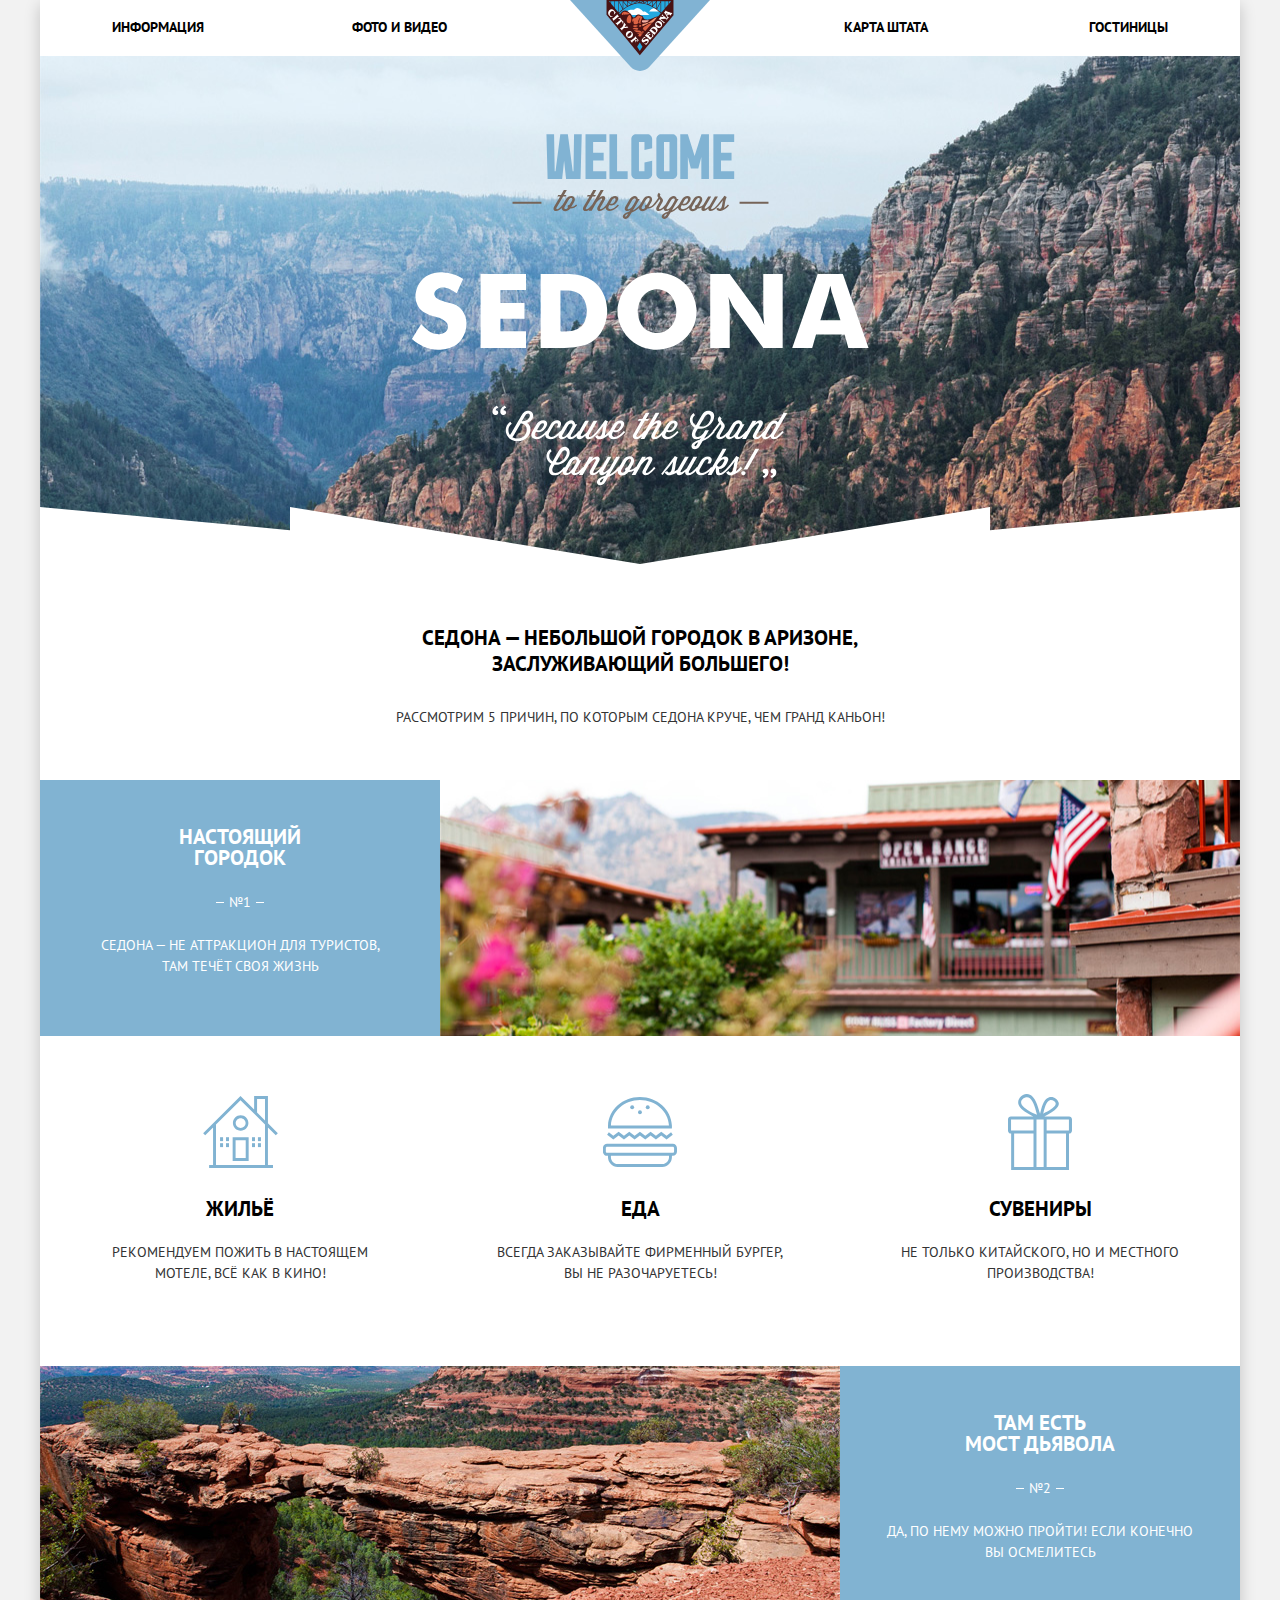
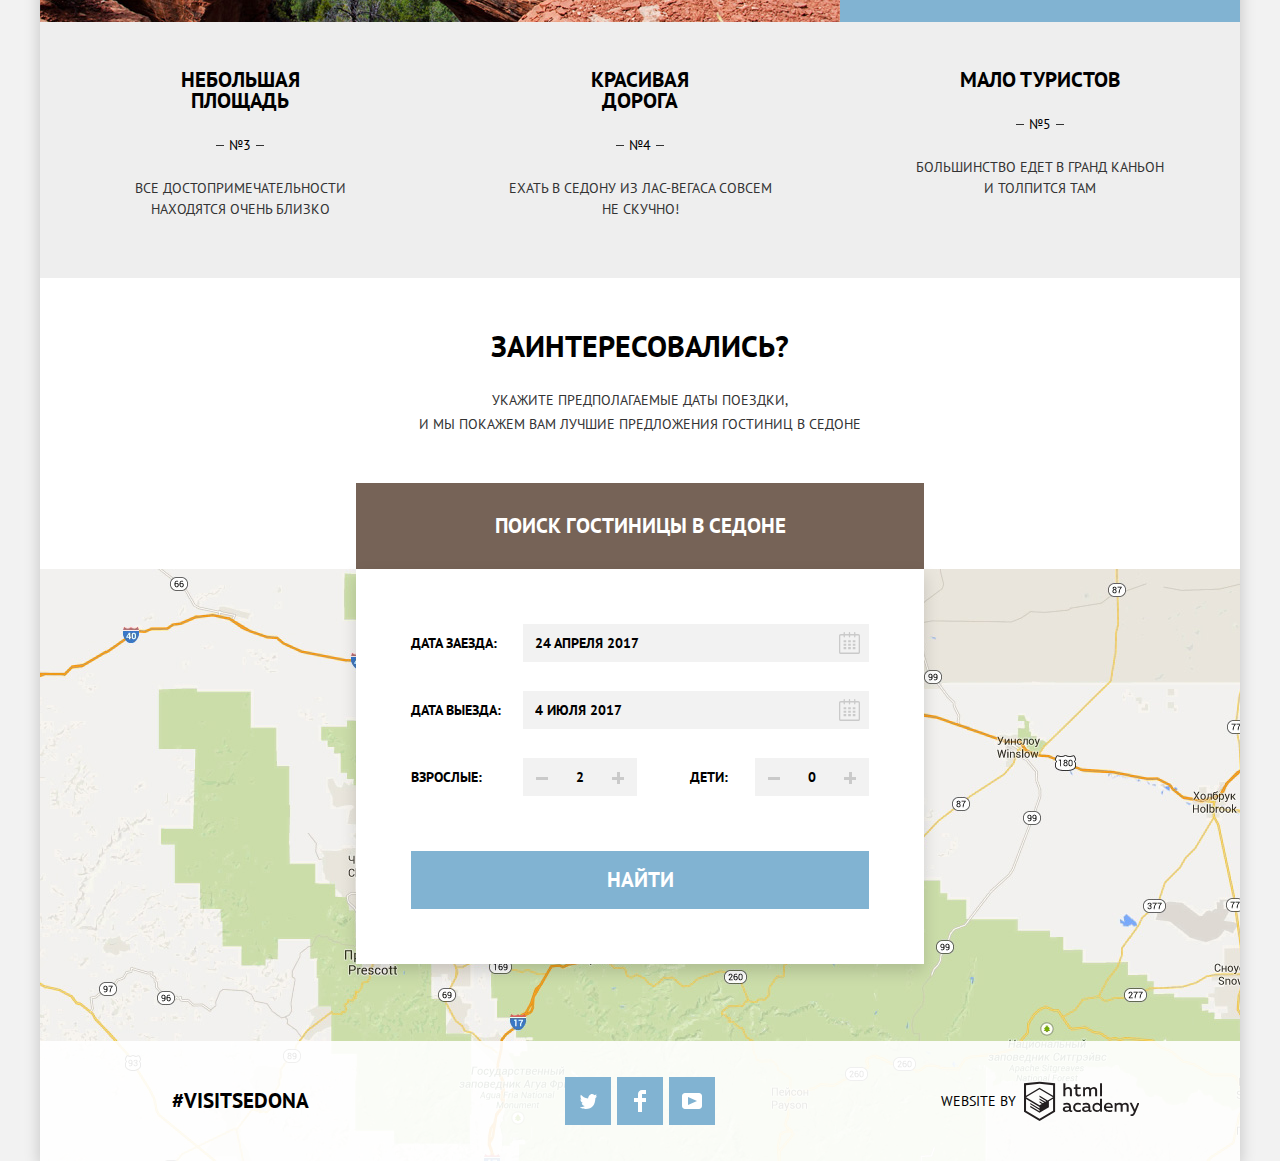
==== index.html @ 7b443dbc "Исправил меню, добавил фокус, поправил ручки формы, изменит тип кнопкам(-+)" ====
<!DOCTYPE html>
<html lang="ru">
  <head>
    <meta charset="utf-8">
    <title>HTML Academy: Седона</title>
    <link href="https://fonts.googleapis.com/css?family=PT+Sans:400,700&amp;subset=cyrillic" rel="stylesheet">
    <link href="css/normalize.css" rel="stylesheet">
    <link href="css/style.css" rel="stylesheet">
  </head>
  <body>
    <div class="container">
    	<header class="main-header">
    		<h1 class="visually-hidden">Sedona - главная</h1>
    		<nav class="menu">
          <span class="main-header-logo">
          <img src="img/svg/logo.svg" width="140" height="71" alt="Логотип города Седона"></span>
    			<ul class="menu-list">
    				<li class="menu-item"><a class="menu-link" href="info.html">Информация</a></li>
    				<li class="menu-item"><a class="menu-link" href="gallery.html">Фото и видео</a></li>
    				<li class="menu-item"><a class="menu-link" href="map.html">Карта штата</a></li>
    				<li class="menu-item"><a class="menu-link" href="hotels.html">Гостиницы</a></li>
    			</ul>
    		</nav>
    	</header>

    	<main class="main-content">
    		<section class="reason">
    			<header class="reason-header">
            <div class="reason-greeting"></div>
    				<h2 class="visually-hidden">Причины полюбить Седону</h2>
    				<p class="reason-title theme-title">Седона &#8212 небольшой городок в Аризоне, заслуживающий большего!</p>
    				<p class="theme-text">Рассмотрим 5 причин, по которым Седона круче, чем Гранд Каньон!</p>
    			</header>
    			<ol class="reason-list">
    				<li class="reason-item reason-extended">
    					<div class="reason-content">
    						<h3 class="theme-title">Настоящий городок</h3>
    						<span class="reason-number">№1</span>
    						<p class="theme-text">Седона &#8212 не аттракцион для туристов, там&nbsp;течёт своя жизнь</p>
    					</div>
    					<div class="reason-image">
    						<img src="img/content/street.jpg" width="800" height="400" alt="Улица">
    					</div>
    				</li>

    				<li class="reason-item reason-extended reason-reverse">
    					<div class="reason-content">
    						<h3 class="theme-title">Там есть<br> мост дьявола</h3>
    						<span class="reason-number">№2</span>
    						<p class="theme-text">Да, по нему можно пройти! Если конечно вы осмелитесь</p>
    					</div>
    					<div class="reason-image">
    						<img src="img/content/bridge.jpg" width="800" height="400" alt="Мост дьявола">
    					</div>
    				</li>

    				<li class="reason-item reason-less">
    					<h3 class="theme-title">Небольшая площадь</h3>
    					<span class="reason-number">№3</span>
    					<p class="theme-text">Все достопримечательности находятся&nbsp;очень&nbsp;близко</p>
    				</li>

    				<li class="reason-item reason-less">
    					<h3 class="theme-title">Красивая дорога</h3>
    					<span class="reason-number">№4</span>
    					<p class="theme-text">Ехать в Седону из&nbsp;Лас&#8209;Вегаса совсем не&nbsp;скучно!</p>
    				</li>

    				<li class="reason-item reason-less">
    					<h3 class="theme-title">Мало туристов</h3>
    					<span class="reason-number">№5</span>
    					<p class="theme-text">Большинство едет в Гранд&nbsp;Каньон и&nbsp;толпится&nbsp;там</p>
    				</li>

    				<li class="reason-item feature">
              <p class="visually-hidden">Отличительные особенности городка:</p>
    					<ul class="feature-list">
    						<li class="feature-item feature-home">
                  <div class="home-image"></div>
    							<h3 class="theme-title">Жильё</h3>
    							<p class="theme-text">Рекомендуем пожить в настоящем мотеле, всё как в кино!</p>
    						</li>
    						<li class="feature-item feature-eat">
                  <div class="eat-image"></div>
    							<h3 class="theme-title">Еда</h3>
    							<p class="theme-text">Всегда заказывайте фирменный бургер, вы не разочаруетесь!</p>
    						</li>
    						<li class="feature-item feature-gift">
                  <div class="gift-image"></div>
    							<h3 class="theme-title">Сувениры</h3>
    							<p class="theme-text">Не только китайского, но и местного производства!</p>
    						</li>
    					</ul>
    				</li>
    			</ol>
    		</section>
    		<section class="feedback">
          <h2 class="visually-hidden">Сбор информации о постояльце</h2>
    			<p class="feedback-highlight theme-title">Заинтересовались?</p>
    			<p class="feedback-specification theme-text">Укажите предполагаемые даты поездки,<br> и мы покажем вам лучшие предложения гостиниц в Седоне</p>
  				<div class="search">
            <a class="search-link button" href="search.html">Поиск гостиницы в Седоне</a>
  					<form class="search-form" action="https://echo.htmlacademy.ru" method="post">
  						<div class="search-row">
  							<label class="search-item" for="arrival">
  							  <span class="search-text">Дата заезда:</span>
                </label>
                <div class="search-input-wrapper">
  								<input type="text" class="search-input" name="date-arrival" id="arrival" value="24 Апреля 2017">
  								<button type="button" class="search-calendar">
  									<svg class="search-calendar-icon" xmlns="http://www.w3.org/2000/svg" width="21" height="22">
  										<path d="M19.251 2.025h-2.845V.648c0-.381-.294-.689-.656-.689-.363 0-.656.308-.656.689v1.377h-3.938V.648c0-.381-.294-.689-.655-.689-.363 0-.657.308-.657.689v1.377H5.906V.648c0-.381-.294-.689-.656-.689-.363 0-.657.308-.657.689v1.377H1.75C.784 2.025 0 2.847 0 3.862v16.302C0 21.179.784 22 1.75 22h17.501c.966 0 1.749-.821 1.749-1.836V3.862c0-1.015-.783-1.837-1.749-1.837zm.437 18.139a.448.448 0 0 1-.437.459H1.75a.45.45 0 0 1-.438-.459V3.862a.45.45 0 0 1 .438-.459h2.844v1.378c0 .381.294.689.657.689.362 0 .656-.308.656-.689V3.403h3.938v1.378c0 .381.294.689.657.689.361 0 .655-.308.655-.689V3.403h3.938v1.378c0 .381.293.689.656.689.362 0 .656-.308.656-.689V3.403h2.845c.241 0 .437.206.437.459v16.302z"/><path d="M4.594 8.225h2.625v2.066H4.594zM4.594 11.668h2.625v2.067H4.594zM4.594 15.112h2.625v2.066H4.594zM9.188 15.112h2.625v2.066H9.188zM9.188 11.668h2.625v2.067H9.188zM9.188 8.225h2.625v2.066H9.188zM13.781 15.112h2.625v2.066h-2.625zM13.781 11.668h2.625v2.067h-2.625zM13.781 8.225h2.625v2.066h-2.625z"/>
  									</svg>
  								</button>
                </div>
  						</div>
  						<div class="search-row">
  						  <label class="search-item" for="leaving">
    							<span class="search-text">Дата выезда:</span>
                </label>
                <div class="search-input-wrapper">
  								<input type="text" class="search-input" name="date-leaving" id="leaving" value="4 июля 2017">
  								<button type="button" class="search-calendar">
  									<svg class="search-calendar-icon" xmlns="http://www.w3.org/2000/svg" width="21" height="22">
  										<path d="M19.251 2.025h-2.845V.648c0-.381-.294-.689-.656-.689-.363 0-.656.308-.656.689v1.377h-3.938V.648c0-.381-.294-.689-.655-.689-.363 0-.657.308-.657.689v1.377H5.906V.648c0-.381-.294-.689-.656-.689-.363 0-.657.308-.657.689v1.377H1.75C.784 2.025 0 2.847 0 3.862v16.302C0 21.179.784 22 1.75 22h17.501c.966 0 1.749-.821 1.749-1.836V3.862c0-1.015-.783-1.837-1.749-1.837zm.437 18.139a.448.448 0 0 1-.437.459H1.75a.45.45 0 0 1-.438-.459V3.862a.45.45 0 0 1 .438-.459h2.844v1.378c0 .381.294.689.657.689.362 0 .656-.308.656-.689V3.403h3.938v1.378c0 .381.294.689.657.689.361 0 .655-.308.655-.689V3.403h3.938v1.378c0 .381.293.689.656.689.362 0 .656-.308.656-.689V3.403h2.845c.241 0 .437.206.437.459v16.302z"/><path d="M4.594 8.225h2.625v2.066H4.594zM4.594 11.668h2.625v2.067H4.594zM4.594 15.112h2.625v2.066H4.594zM9.188 15.112h2.625v2.066H9.188zM9.188 11.668h2.625v2.067H9.188zM9.188 8.225h2.625v2.066H9.188zM13.781 15.112h2.625v2.066h-2.625zM13.781 11.668h2.625v2.067h-2.625zM13.781 8.225h2.625v2.066h-2.625z"/>
  									</svg>
  								</button>
                </div>
  						</div>
              <div class="search-row peoples-row">
    						<div class="adults">
    							<label class="adults-item search-item" for="adult">
    							  <span class="search-text">Взрослые:</span>
                  </label>
                  <div class="number">
    								<button type="button" class="number-btn number-btn-minus">Меньше</button>
    								<input type="text" class="person-number" name="number-of-adults" pattern="[0-9]{1,2}" id="adult" value="2">
    								<button type="button" class="number-btn number-btn-plus">Больше</button>
                  </div>
    						</div>
    						<div class="childrens">
    							<label class="childrens-item search-item" for="children">
    								<span class="search-text">Дети:</span>
                  </label>
                    <div class="number">
      								<button type="button" class="number-btn number-btn-minus">Меньше</button>
      								<input type="text" class="person-number" name="number-of-children" pattern="[0-9]{1,2}" id="childrens" value="0">
      								<button type="button" class="number-btn number-btn-plus">Больше</button>
                    </div>
    						</div>
              </div>
  						<button class="search-send button" type="submit">Найти</button>
  					</form>
  				</div>
    		</section>
    	</main>
    	<footer class="main-footer">
        <div class="map">
          <h2 class="visually-hidden">Местонахождение города Седона</h2>
          <img src="img/content/map.jpg" width="1200" height="594" alt="Карта штата Аризона. Город Седона">
        </div>

        <div class="footer-content absolute">
      		<a href="#" class="footer-unit hashtag">#visitsedona</a>
      		<ul class="footer-unit social-list">
             <li class="footer-item"><a class="button social-link social-twitter" href="#">Twitter</a></li>
             <li class="footer-item"><a class="button social-link social-facebook" href="#">Facebook</a></li>
             <li class="footer-item"><a class="button social-link social-youtube" href="#">Youtube</a></li>
          </ul>
          <p class="footer-unit footer-copyright">Website by
          	<a href="https://htmlacademy.ru/intensive/htmlcss" class="footer-copyright-logo">
          		HTML Academy
      				<svg class="inline-logo" width="115" height="41" xmlns="http://www.w3.org/2000/svg" viewBox="0 0 113 39"><path d="M46.84 28.22a2.07 2.07 0 0 0 .58-.11v1.4a3.41 3.41 0 0 1-1.24.22 1.75 1.75 0 0 1-1.75-1 5.08 5.08 0 0 1-3.3 1.13c-1.59 0-3.06-.87-3.06-2.68 0-2.24 2.08-2.93 3.9-2.93a11.63 11.63 0 0 1 2.28.26v-.31c0-1.09-.8-1.86-2.3-1.86a7.79 7.79 0 0 0-3.15.67v-1.79a10.72 10.72 0 0 1 3.35-.58c2.48 0 4 1.18 4 3.83v3.14a.57.57 0 0 0 .69.61zm-6.76-1.19a1.42 1.42 0 0 0 1.64 1.29 3.56 3.56 0 0 0 2.53-1v-1.51a10.21 10.21 0 0 0-1.9-.22c-1.1.01-2.27.35-2.27 1.45zM53.06 20.62a5.29 5.29 0 0 1 2.7.67v1.79a4.28 4.28 0 0 0-2.42-.73 2.89 2.89 0 1 0 0 5.76 5.26 5.26 0 0 0 2.55-.67v1.8a6.58 6.58 0 0 1-2.9.6 4.42 4.42 0 0 1-4.72-4.54 4.54 4.54 0 0 1 4.79-4.68zM65.84 28.22a2.07 2.07 0 0 0 .58-.11v1.4a3.41 3.41 0 0 1-1.24.22 1.75 1.75 0 0 1-1.75-1 5.08 5.08 0 0 1-3.3 1.13c-1.59 0-3.06-.87-3.06-2.68 0-2.24 2.08-2.93 3.9-2.93a11.63 11.63 0 0 1 2.28.26v-.31c0-1.09-.8-1.86-2.3-1.86a7.79 7.79 0 0 0-3.15.67v-1.79a10.72 10.72 0 0 1 3.35-.58c2.48 0 4 1.18 4 3.83v3.14a.57.57 0 0 0 .69.61zm-6.76-1.19a1.42 1.42 0 0 0 1.64 1.29 3.56 3.56 0 0 0 2.53-1v-1.51a10.21 10.21 0 0 0-1.9-.22c-1.11.01-2.27.35-2.27 1.45zM76.67 16.85v12.76h-1.76v-1.39a4.07 4.07 0 0 1-3.35 1.62 4.62 4.62 0 0 1 0-9.22 4 4 0 0 1 3.15 1.37v-5.14h2zm-4.76 5.48a2.9 2.9 0 0 0 0 5.8 3 3 0 0 0 2.79-1.84v-2.13a3.06 3.06 0 0 0-2.79-1.83zM82.99 20.62c3.48 0 4.68 2.81 4.12 5.34h-6.58c.22 1.57 1.75 2.22 3.35 2.22a6.41 6.41 0 0 0 2.77-.62v1.68a7.5 7.5 0 0 1-3.14.6c-2.68 0-5-1.53-5-4.61a4.39 4.39 0 0 1 4.48-4.61zm.09 1.62a2.39 2.39 0 0 0-2.57 2.26h4.85a2.06 2.06 0 0 0-2.28-2.26zM89.1 29.61v-8.75h1.73v1.09a4 4 0 0 1 2.92-1.33 3 3 0 0 1 2.73 1.4 4.33 4.33 0 0 1 3.06-1.4 3.21 3.21 0 0 1 3.32 3.52v5.47h-2V24.2a1.67 1.67 0 0 0-1.73-1.84 2.94 2.94 0 0 0-2.17 1.18V29.61h-2V24.2a1.67 1.67 0 0 0-1.73-1.84 3.11 3.11 0 0 0-2.32 1.35v5.91h-2zM111.47 20.86h2l-4.1 9.93c-.95 2.28-2.19 3-3.52 3a5 5 0 0 1-1.15-.15v-1.66a3 3 0 0 0 .89.13c.95 0 1.66-.67 2.17-2l.18-.44-4.16-8.82h2.13l3 6.6zM40.66 1.53v5a4 4 0 0 1 2.83-1.2A3.41 3.41 0 0 1 47.1 8.9v5.41h-2V9.15a1.9 1.9 0 0 0-2-2.1 3.08 3.08 0 0 0-2.44 1.46v5.8h-2V1.53h2zM52.43 2.42v3.12h3.17v1.71h-3.17v4c0 1.15.53 1.53 1.66 1.53a4.71 4.71 0 0 0 1.77-.35v1.68a7.14 7.14 0 0 1-2.35.38 2.68 2.68 0 0 1-3-2.88V7.23h-1.6V5.52h1.57V2.88zM58.1 14.29V5.54h1.73v1.09a4 4 0 0 1 2.92-1.33 3 3 0 0 1 2.73 1.4 4.33 4.33 0 0 1 3.06-1.4 3.21 3.21 0 0 1 3.32 3.52v5.47h-2V8.88a1.67 1.67 0 0 0-1.73-1.84 2.94 2.94 0 0 0-2.17 1.18V14.29h-2V8.88a1.67 1.67 0 0 0-1.73-1.84 3.11 3.11 0 0 0-2.32 1.35v5.91h-2zM74.72 1.52h1.95v12.76h-1.95zM15.44.02h-.16L0 1.62v28l15.28 9.09 15.28-9.09v-28zm13.12 28.45l-13.28 7.9L2 28.47V16.99l13.22 7.87v1.43l-9.07-5.4v1.38l9.11 5.47v1.46l-9.1-5.42v1.38l9.11 5.47 9.19-5.5V19.22l4.1-2.45v11.67zm0-13.16l-3.65 2.14-1.68 1-8-4.76v1.38l6.84 4.07h-.06l-.15.09-1 .57-5.64-3.36v1.38l4.45 2.65-1.05.7-3.36-2v1.38l2.21 1.3-2.25 1.35-13.16-7.82 13.17-7.92zm0-1.39L15.21 6.05l-13.2 7.86V3.41l13.28-1.39 13.28 1.39v10.51z"/>
      				</svg>
      			</a>
          </p>
        </div>
    	</footer>
    </div>
  </body>
</html>
---- css/style.css ----
body {
	margin: 0;
	padding: 0;

	font-family: "PT Sans", Arial, sans-serif;
	font-size: 14px;
	line-height: 26px;
	font-weight: 400;
	color: #000000;
	text-transform: uppercase;

	background-color: #f2f2f2;
}

a {
	text-decoration: none;
}

.container {
  margin: 0 auto;
  min-width: 768px;
  max-width: 1200px;
  background-color: #ffffff;
  box-shadow: 0px 5px 15px 0 rgba(0, 1, 1, 0.2);
}

.visually-hidden {
  position: absolute;

  width: 1px;
  height: 1px;
  margin: -1px;
  border: 0;
  padding: 0;

  white-space: nowrap;

  clip-path: inset(100%);
  clip: rect(0 0 0 0);
  overflow: hidden;
}

.button {
  font-size: 14px;
  line-height: 21px;
  text-align: center;
  color: #ffffff;
  font-weight: 700;
  vertical-align: middle;
  text-transform: uppercase;

  background-color: #766357;
  border: none;
}

.theme-text {
  font-size: 14px;
  line-height: 21px;
  font-weight: 400;
  color: #333333;
  text-align: center;
}

.theme-title {
  font-size: 21px;
  line-height: 21px;
  font-weight: 700;
  color: #000000;
  text-align: center;
}

.menu {
  position: relative;
}

.main-header-logo {
  position: absolute;
  top: 0;
  left: 50%;
  transform: translateX(-50%);
  z-index: 1;
}

.menu-list {
  width: 100%;
  display: flex;
  flex-wrap: wrap;
  padding: 0;
  margin: 0;
  list-style: none;
  box-sizing: border-box;
}

.menu-item {
  text-align: center;
  width: 20%;
  padding: 14px 0 16px;
  box-sizing: border-box;
}

.menu-item:nth-child(4n - 2) {
  margin-right: 10%;
}

.menu-item:nth-child(4n - 2),
.menu-item:nth-child(4n - 3) {
  text-align: left;
  padding-left: 6%;
}

.menu-item:nth-child(4n - 1) {
  margin-left: 10%;
}

.menu-item:nth-child(4n - 1),
.menu-item:nth-child(4n) {
  text-align: right;
  padding-right: 6%;
}

.menu-link {
  font-weight: 700;
	color: #000000;
}

.menu-link:hover {
	color: #81b3d2;

}
.menu-link:active {
	opacity: 0.3;
}

.menu-link:not([href]),
.menu-link:not([href]):hover,
.menu-link:not([href]):active {
  color: #766357;
  opacity: 1;
}

.reason {
  text-align: center;
}

.reason-greeting {
  width: 100%;
  height: 508px;
  background:
    url("../img/svg/bg/welcome.svg") no-repeat center center,
    url("../img/svg/bg/polygon.svg") no-repeat center bottom,
    url("../img/bg/main-bg.jpg") no-repeat center 28%;
  background-size: 459px 352px, 100% 57px, cover;
  background-color: #b0e0e6;
}

.reason-header .theme-title {
  max-width: 450px;
  padding-top: 40px;
  margin-left: auto;
  margin-right: auto;
  margin-bottom: 27px;
	line-height: 26px;
}

.reason-header .theme-text {
  max-width: 500px;
  margin-left: auto;
  margin-right: auto;
  margin-bottom: 50px;
  line-height: 26px;
}

.reason-item .theme-title {
  max-width: 160px;
  margin-left: auto;
  margin-right: auto;
}

.reason-content {
  min-height: 256px;
  flex-shrink: 0;
  padding: 25px 40px;
  width: calc(100% / 3);
  background-color: #81b3d2;
  text-align: center;
  box-sizing: border-box;

  background-color: #81b3d2;
}

.reason-content .theme-text {
  margin-bottom: 0;
}

.reason-extended .theme-text,
.reason-extended .theme-title,
.reason-extended .reason-number {
  color: #ffffff;
}

.reason-number {
  display: flex;
  align-items: center;
  justify-content: center;
  font-weight: 400;
  padding-bottom: 6px;
}

.reason-number::before {
  content: "";
  margin-right: 5px;

  width: 8px;
  height: 1px;

  background: #333333;
}

.reason-number::after {
  content: "";
  margin-left: 5px;

  width: 8px;
  height: 1px;

  background: #333333;
}

.reason-content .reason-number::before {
  background: #ffffff
}

.reason-content .reason-number::after {
  background: #ffffff
}

.footer-list,
.sort-list,
.filter-list {
  list-style: none;
  margin: 0;
  padding: 0;
}


/*----ПРОБНЫЙ ФЛЕКС----*/

.reason-list {
  width: 100%;
  display: flex;
  list-style: none;
  margin: 0 auto 50px;
  padding: 0;
  flex-wrap: wrap;
  flex-direction: row;
  justify-content: center;
}

.reason-item {
  width: calc(100% / 3);
}

.reason-extended {
  display: flex;
  width: 100%;
}

.reason-reverse {
  flex-direction: row-reverse;
}

.reason-less {
  min-height: 256px;
  padding-top: 26px;
  background-color: #eeeeee;

  box-sizing: border-box;
}

.reason-less .theme-text{
  background-color: #eeeeee;

  padding: 0 35px 20px;
  margin-left: auto;
  margin-right: auto;
  margin-bottom: 0;
}

.reason-item:first-child {
  order: -2;
}

.reason-item:last-child {
  width: 100%;
  order: -1;
}

.reason-image {
  position: relative;
  flex-grow: 1;
  overflow: hidden;
  background-color: #b0e0e6;
}

.reason-image img {
  position: absolute;
  width: 100%;
  height: auto;
  top: 50%;
  left: 0%;
  transform: translateY(-50%);
}

.feature-list {
  width: 100%;
  list-style: none;
  margin: 0;
  padding: 0;

  display: flex;
}

.feature-item {
  width: calc(100%/3);
  min-height: 330px;
  padding-top: 58px;
  box-sizing: border-box;
}

.feature-home .theme-text {
  padding: 2px 17% 20px;
  margin: 0 auto;
}

.feature-eat .theme-text {
  padding: 2px 50px 20px;
  margin: 0 auto;
}

.feature-gift .theme-text {
  padding: 2px 14% 20px;
  margin: 0 auto;
}

.feature-home .home-image {
  margin: 0 auto 28px;
  width: 75px;
  height: 76px;
  background: url("../img/svg/bg/home.svg") no-repeat center center;
  background-size: contain;
}

.feature-eat .eat-image {
  margin: 0 auto 28px;
  width: 74px;
  height: 76px;
  background: url("../img/svg/bg/eat.svg") no-repeat center center;
  background-size: contain;
}

.feature-gift .gift-image {
  margin: 0 auto 28px;
  width: 64px;
  height: 76px;
  background: url("../img/svg/bg/gift.svg") no-repeat center center;
  background-size: contain;
}

/*----КОНЕЦ ФЛЕКСА----*/

.feedback .theme-title {
  font-size: 30px;
  line-height: 36px;
  margin-bottom: 24px;
}

.feedback .theme-text {
  line-height: 24px;
  margin: 0 auto 47px;
}

.search {
  width: 568px;
  margin: 0 auto;

  position: relative;
}

.search-form {
  font-weight: 700;

  background-color: #ffffff;
  box-shadow: 0px 7px 15px 0 #00010126;

  width: 100%;

  padding: 55px;
  box-sizing: border-box;

  position: absolute;
  left: 0;
  top: 100%;
  z-index: 1;
}

.search-link {
  font-size: 21px;
  line-height: 26px;

  display: block;
  padding: 30px 58px;
}

.search-link:hover {
  background-color: #604e43;
}

.search-link:active {
  background-color: #503e33;
  color: rgba(255, 255, 255, 0.3)
}

.search-row {
  width: 100%;
  display: flex;
  align-items: center;
  margin-bottom: 29px;
  position: relative;
}

.search-row input {
  font-size: 14px;
  line-height: 26px;
  font-weight: 700;
  color: #000000;
  text-align: left;

  height: 38px;
  box-sizing: border-box;
}

.search-calendar {
  border: none;
  background-color: transparent;
  outline: none;

  position: absolute;
  right: 3px;
  top: 7px;
}

.search-item {
  margin-right: auto;
}

.search-calendar {
  fill: #cacaca;
}

.search-calendar:hover,
.search-calendar:focus {
  fill: #000000;
}

.search-calendar:active {
  fill: #81b3d2;
}

.search-input-wrapper .search-input {
  width: 346px;

  padding-right: 40px;
  padding-left: 10px;

  background-color: #f2f2f2;
  border: solid 2px transparent;
  outline: none;

  position: relative;
  text-transform: uppercase;
}

.search-input-wrapper input:hover,
.number input:hover {
  background-color: #ebebeb;
  border: solid 2px transparent;
}

.search-input-wrapper input:focus,
.number input:focus {
  background-color: #ffffff;
  border: solid 2px #e5e5e5;
}

.peoples-row {
  margin-bottom: 55px;
}

.adults,
.childrens {
  display: flex;
  align-items: center;
}

.childrens {
  margin-left: auto;
}

.adults-item {
  margin-right: 41px;
}

.childrens-item {
  margin-right: 27px;
}

.number {
  display: flex;
  min-height: 38px;
  padding: 0;
  background-color: #f2f2f2;
}

.number .number-btn {
  font-size: 0;

  width: 38px;
  height: 38px;

  padding: 0;

  outline: none;
  border: none;
  background-color: transparent;

  position: relative;
}

.number-btn::before {
  content: "";

  width: 12px;
  height: 3px;

  background-color: #cacaca;

  left: 13px;
  position: absolute;
}

.number-btn-plus::after {
  content: "";

  width: 3px;
  height: 12px;

  background-color: #cacaca;

  top: 14px;
  right: 17px;
  position: absolute;
}

.number-btn-plus:hover::after,
.number-btn:hover::before,
.number-btn-plus:focus::after,
.number-btn:focus::before {
  background-color: #000000;
}

.number-btn-plus:active::after,
.number-btn:active::before {
  background-color: #81b3d2;
}

.number .person-number {
  text-align: center;

  width: 38px;
  height: 38px;

  border: none;
  outline: none;
  background-color: transparent;
}

.search-send {
  font-size: 21px;
  line-height: 26px;

  width: 100%;
  padding: 16px 0;
  background-color: #81b3d2;
}

.search-send:hover {
  background-color: #669ec0;
}

.search-send:active {
  background-color: #5496bd;
  color: rgba(255, 255, 255, 0.3);
}

/*----FOOTER----*/

.main-footer {
  position: relative;
}

.map {
  background-color: #dbe5c6;
  width: 100%;
  height: 592px;

  position: relative;
  overflow: hidden;
}

.map img {
  height: auto;

  position: absolute;
  top: 0%;
  left: 50%;
  transform: translateX(-50%);
  z-index: 0;
}

.footer-content {
  width: 100%;

  box-sizing: border-box;
  padding-top: 20px;
  padding-bottom: 20px;

  background-color: rgba(255,255,255,0.9);
  bottom: 0;
  display: flex;
}

.absolute {
  position: absolute;
}

.footer-unit {
  display: flex;
  justify-content: center;
  width: calc(100%/3);
}

.social-list {
  margin: 13px 0;
  padding: 0;
  list-style: none;
  display: flex;
  align-items: center;
}

.social-link {
  display: block;
  margin: 3px;
  height: 48px;
  width: 46px;
  background-color: #81b3d2;
}

.social-twitter {
  background: url("../img/svg/bg/twitter.svg") no-repeat;
  background-position: 50% 50%;
}

.social-facebook {
  background: url("../img/svg/bg/facebook.svg") no-repeat;
  background-position: 50% 50%;
}

.social-youtube {
  background: url("../img/svg/bg/youtube.svg") no-repeat;
  background-position: 50% 50%;
}

.main-footer .button {
  font-size: 0;

  background-color: #81b3d2;
}

.main-footer .button:hover {
  background-color: #669ec0;
}

.main-footer .button:active {
  color: rgba(255, 255, 255, 0.3);
  background-color: #5496bd;
}

.footer-copyright {
  display: flex;
  align-items: center;
}

.footer-copyright-logo {
  height: 41px;
  margin-left: 8px;
  font-size: 0;
}

.inline-logo {
  fill: #231f20;
}

.inline-logo:hover {
  fill: #81b3d2;
}

.inline-logo:active {
  fill: #bdbbbc;
}

.hashtag {
  font-size: 21px;
  line-height: 26px;
  color: #000000;
  font-weight: 700;
  align-self: center;
}

/*-------ОТЕЛИ-------*/

.filter-form {
  color: #ffffff;
  text-align: left;
  line-height: 21px;

  display: flex;
  flex-wrap: wrap;

  padding: 27px 6% 7px;

  background-image: url("../img/bg/filter-bg.jpg");
  background-color: #637b90;
  background-position: center;
  background-repeat: no-repeat;
}

.filter-col {
  font-size: 16px;
  font-weight: 700;

  min-width: 140px;
  margin: 0;
  margin-right: 11%;
  padding: 0;
  border: none;
}

.filter-title {
  margin-bottom: 24px;
}

.filter-option {
  display: flex;
  align-items: center;

  position: relative;
}

.checkbox-text {
  font-size: 14px;
  font-weight: 400;

  margin-bottom: 23px;

  position: relative;
  display: flex;
  align-items: center;
}

.filter-check:checked + .checkbox-text::before {
  content: "";
  width: 27px;
  height: 23px;

  margin-right: 12px;

  background: url("../img/svg/bg/checkbox-on.svg") no-repeat ;
}

.filter-check:not(:checked) + .checkbox-text::before {
  content: "";
  width: 23px;
  height: 23px;

  margin-right: 16px;

  background: url("../img/svg/bg/checkbox-off.svg") no-repeat ;
}

.filter-check:not(:checked):disabled + .checkbox-text::before {
  content: "";
  width: 23px;
  height: 23px;

  margin-right: 16px;

  background: url("../img/svg/bg/checkbox-off-disabled.svg") no-repeat ;
}

.filter-check:checked:disabled + .checkbox-text::before {
  content: "";
  width: 27px;
  height: 23px;

  margin-right: 12px;

  background: url("../img/svg/bg/checkbox-on-disabled.svg") no-repeat ;
}

.filter-check:focus + .checkbox-text::before {
  opacity: 0.5;
}

.filter-range {
  width: 30.1%;
  min-width: 224px;
  margin: 0;
  margin-left: auto;
}

.cost {
  text-align: center;

  width: 100%;
  height: 36px;

  margin: 10px 0 20px;

  border: 2px solid #ffffff;
  border-radius: 4px;

  font-size: 0;

  display: flex;
  align-items: center;

  position: relative;

  box-sizing: border-box;
}

.cost::after {
  content: "";
  position: absolute;
  top: 50%;
  left: 50%;

  width: 2px;
  height: 22px;

  background: #ffffff;
  transform: translate(-50%, -50%);
}

.cost .range-name {
  font-size: 14px;
  font-weight: 400;
  line-height: 21px;

  width: 50%;

  cursor: pointer;
}

.cost .cost-from {
  padding-left: 26px;
}

.cost .cost-to {
  padding-left: 10px;
}

.range-input {
  width: 40px;
  margin: 0;

  color: #ffffff;

  background-color: transparent;
  border: none;
}

.range-controls {
  position: relative;

  margin-bottom: 32px;
}

.range-controls .scale {
  height: 2px;

  background: rgba(255, 255, 255, 0.3);
}

.range-controls .bar {
  width: 80%;
  height: 2px;

  background: #ffffff;
}

.grip {
  position: absolute;
  top: 50%;
  transform: translateY(-50%);

  width: 4px;
  height: 4px;

  background: #ababab;
  border: 8px solid #ffffff;
  border-radius: 50%;
  box-shadow: 0 2px 1px 0 rgba(0, 1, 1, 0.2);
  cursor: pointer;
}

.grip:hover {
  border: 10px solid #ffffff;
}

.min-grip {
  left: 0;
}

.max-grip {
  left: 80%;
}

.filter-show-btn {
  display: block;
  margin-left: 26.5%;
  padding: 6px 34px;

  font-size: 14px;
  line-height: 20px;
  color: #ffffff;
  font-weight: 400;
  text-transform: uppercase;

  background: transparent;
  border: 2px solid #ffffff;
  border-radius: 2px;
  cursor: pointer;
}

.filter-show-btn:hover {
  color: #000000;

  background: #ffffff;
}

.sort {
  text-align: left;
  font-size: 12px;
  line-height: 18px;

  display: flex;
  padding: 30px 6%;
  align-items: center;

  border-bottom: 1px solid #f2f2f2;
}

.sort-text {
  margin: 0;
}

.sort-list {
  width: 100%;
  display: flex;
  align-items: center;
  flex-grow: 1;
}

.sort .sort-result {
  font-size: 21px;
  line-height: 26px;
  font-weight: 700;

  min-width: 135px;

  margin-right: 28px;
}

.sort-by {
  margin-right: 40px;
}

.sort-row {
  margin-right: 33px;
}

.sort-link {
  color: rgba(0, 0, 0, 0.3);
  border-bottom: dotted 1px #81b3d2;
}

.sort-link:hover {
  color: #81b3d2;
   border-bottom: dotted 1px #81b3d2;
}

.sort-link:active {
  color: #000000;
  border: none;
}

.sort-link.active,
.sort-link.active:hover,
.sort-link.active:active {
  color: #81b3d2;
  border: none;
}

.sort-directions {
  display: flex;
  margin-left: auto;
}

.sort-link-step {
  font-size: 0;
  line-height: 0;
  color: #cacaca;

  border: 6px solid transparent;
}

.sort-ascending {
  border-bottom: 10px solid #cacaca;
  border-top-width: 0;

}

.sort-descending {
  border-top: 10px solid #81b3d2;
  border-bottom-width: 0;
  margin-left: 12px;

}

.sort-descending:hover {
  border-top-color: #000000;
}

.sort-ascending:hover {
  border-bottom-color: #000000;
}

.sort-descending:active {
  border-top-color: #81b3d2;
}

.sort-ascending:active {
  border-bottom-color: #81b3d2;
}

.hotel {
  display: flex;
  padding: 30px 6%;

  border-bottom: 1px solid #f2f2f2;
}

.hotel-content {
  width: 280px;
  display: flex;
  flex-wrap: wrap;
}

.hotel-title {
  margin-top: -5px;
  margin-bottom: 6px;
  font-size: 21px;
  line-height: 26px;
  text-align: left;
}

.hotel-block {
  margin-right: 6px;

  display: flex;
  flex-direction: column;
}

.hotel-block .hotel-text {
  margin-bottom: 14px;
}

.hotel-picture {
  width: 135px;
  height: 90px;

  margin-right: 30px;

  background-color: #637b90;
}

.hotel-picture img {
  vertical-align: bottom;
}

.hotels .theme-text {
  text-align: left;
}

.hotel-booking-btn {
  padding: 3px 17px;
  margin-top: auto;
}

.hotel-booking-btn:hover {
  background-color: #604e43;
}

.hotel-booking-btn:active {
  background-color: #503e33;
  color: rgba(255, 255, 255, 0.3)
}

.hotel-details-btn {
  padding: 3px 17px;
  margin-top: auto;

  background-color: #81b3d2;
}

.hotel-details-btn:hover {
  background-color: #669ec0;
}

.hotel-details-btn:active {
  background-color: #5496bd;
  color: rgba(255, 255, 255, 0.3);
}

.hotel-rate {
  display: flex;
  flex-direction: column;
  margin-left: auto;
}

.hotel-rate-text {
  color: #666666;
  text-align: center;
  line-height: 21px;

  margin-top: auto;
  padding: 3px 14px;
  background-color: #f2f2f2;
}

.hotel-stars {
  font-size: 0;
}

.hotel-stars-one {
  height: 16px;
  width: 18px;

  margin-left: auto;

  background:
    url("../img/svg/bg/star.svg") no-repeat
}

.hotel-stars-two {
  height: 16px;
  width: 40px;

  margin-left: auto;

  background:
    url("../img/svg/bg/star.svg") no-repeat 0px center,
    url("../img/svg/bg/star.svg") no-repeat 23px center;
}

.hotel-stars-three {
  height: 16px;
  width: 64px;

  margin-left: auto;

  background:
    url("../img/svg/bg/star.svg") no-repeat 0px center,
    url("../img/svg/bg/star.svg") no-repeat 23px center,
    url("../img/svg/bg/star.svg") no-repeat 47px center;
}

.hotel-stars-four {
  height: 16px;
  width: 89px;

  margin-left: auto;

  background:
    url(../img/svg/bg/star.svg) no-repeat 0px center,
    url(../img/svg/bg/star.svg) no-repeat 23px center,
    url(../img/svg/bg/star.svg) no-repeat 48px center,
    url(../img/svg/bg/star.svg) no-repeat 71px center;
}
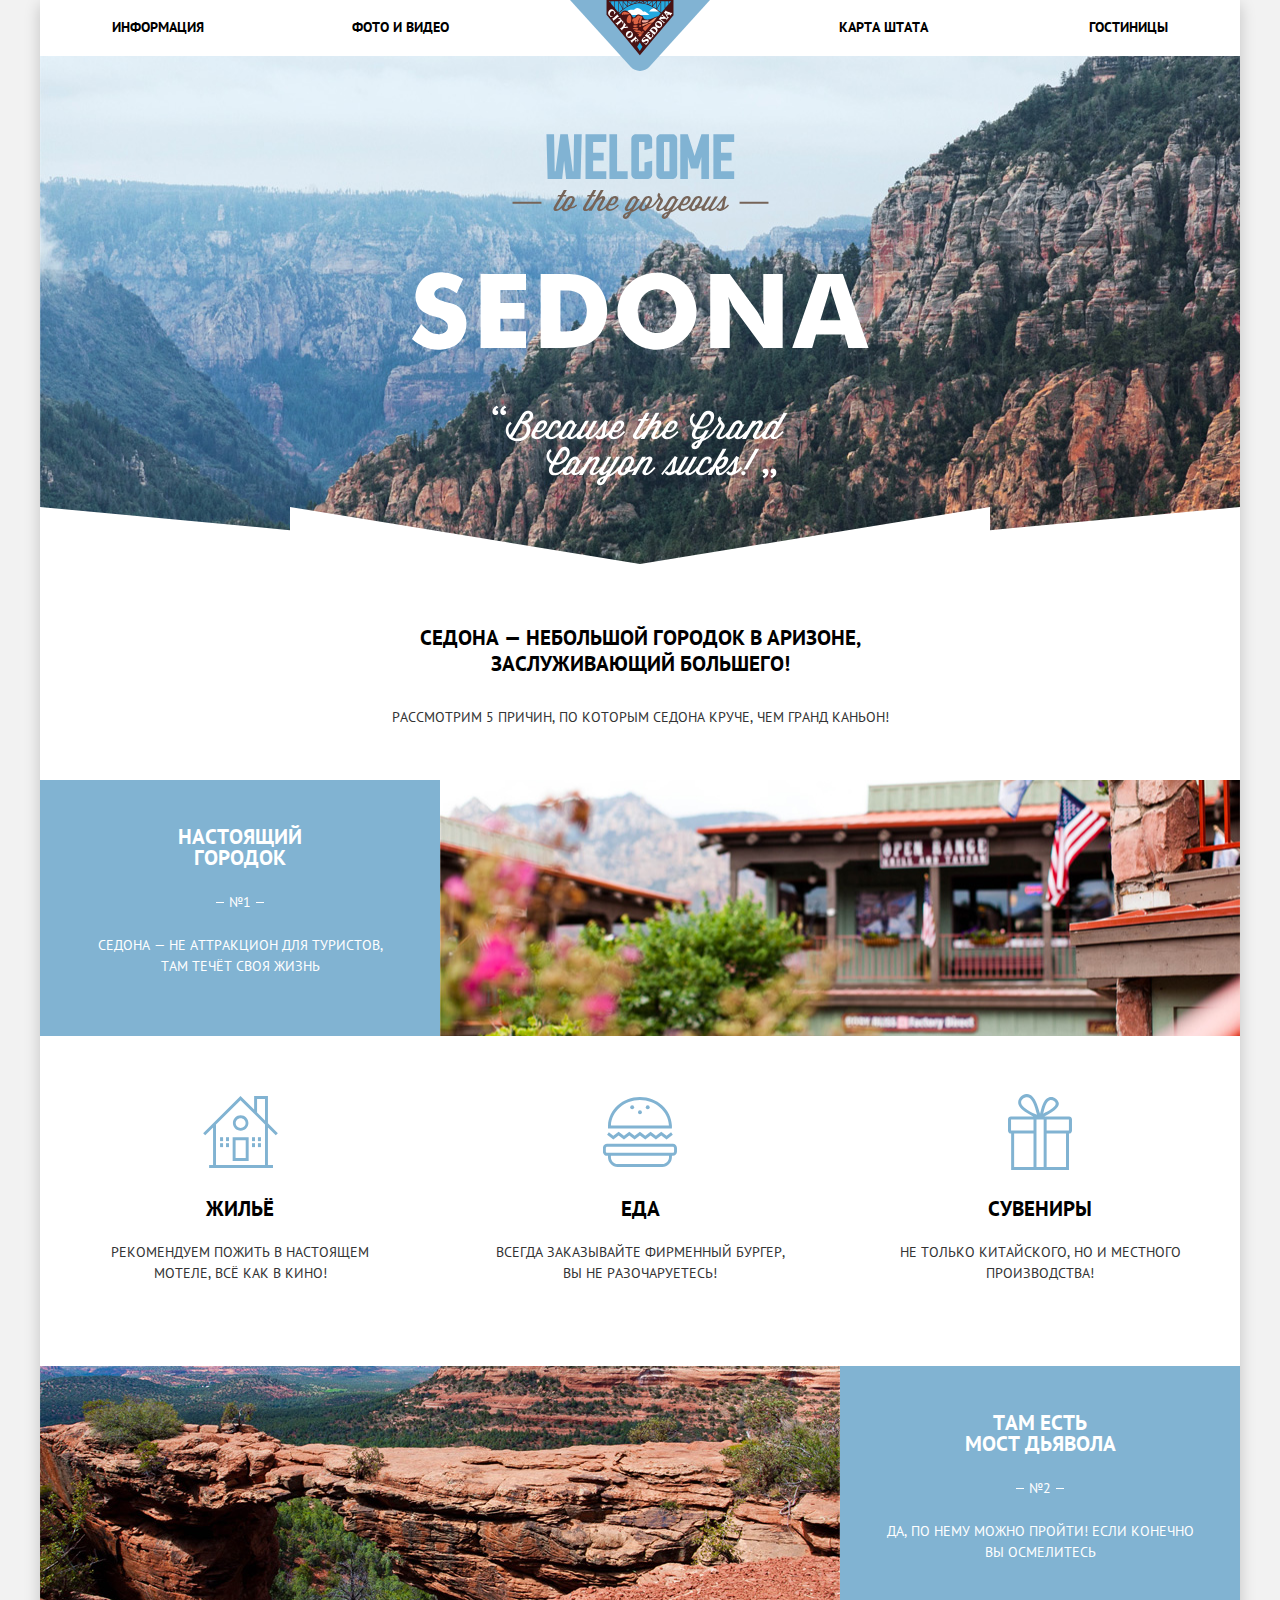
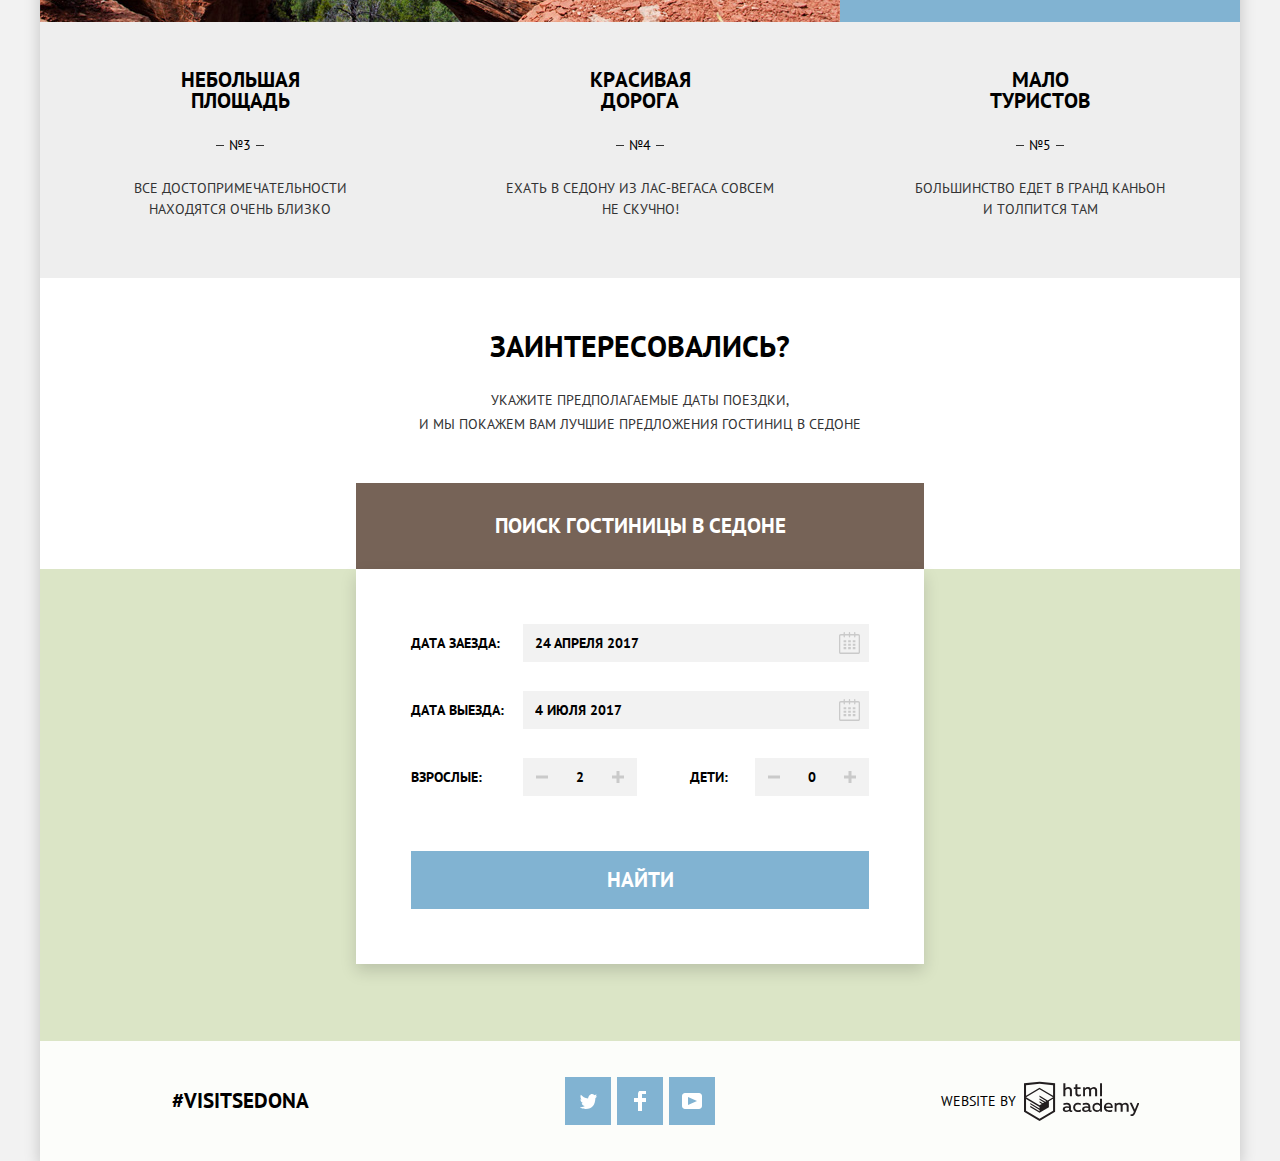
==== commit 15d00784: "Добавил интерактивную карту" ====
--- a/index.html
+++ b/index.html
@@ -157,7 +157,7 @@
     	<footer class="main-footer">
         <div class="map">
           <h2 class="visually-hidden">Местонахождение города Седона</h2>
-          <img src="img/content/map.jpg" width="1200" height="594" alt="Карта штата Аризона. Город Седона">
+          <iframe src="https://www.google.com/maps/embed?pb=!1m18!1m12!1m3!1d509376.7720150693!2d-111.89170287834816!3d34.731803914720025!2m3!1f0!2f0!3f0!3m2!1i1024!2i768!4f13.1!3m3!1m2!1s0x872da132f942b00d%3A0x5548c523fa6c8efd!2z0KHQtdC00L7QvdCwLCDQkNGA0LjQt9C-0L3QsCA4NjMzNiwg0KHQqNCQ!5e0!3m2!1sru!2sua!4v1537119074819" width="1200" height="593" frameborder="0" style="border:0" allowfullscreen></iframe>
         </div>
 
         <div class="footer-content absolute">
--- a/css/style.css
+++ b/css/style.css
@@ -8,6 +8,7 @@
 	font-weight: 400;
 	color: #000000;
 	text-transform: uppercase;
+  font-kerning: none;
 
 	background-color: #f2f2f2;
 }
@@ -179,7 +180,7 @@
 .reason-content {
   min-height: 256px;
   flex-shrink: 0;
-  padding: 25px 40px;
+  padding: 25px 40px 20px;
   width: calc(100% / 3);
   background-color: #81b3d2;
   text-align: center;
@@ -272,6 +273,7 @@
 .reason-less {
   min-height: 256px;
   padding-top: 26px;
+  padding-bottom: 20px;
   background-color: #eeeeee;
 
   box-sizing: border-box;
@@ -280,7 +282,7 @@
 .reason-less .theme-text{
   background-color: #eeeeee;
 
-  padding: 0 35px 20px;
+  padding: 0 35px;
   margin-left: auto;
   margin-right: auto;
   margin-bottom: 0;
@@ -323,22 +325,24 @@
 .feature-item {
   width: calc(100%/3);
   min-height: 330px;
+
   padding-top: 58px;
+  padding-bottom: 20px;
   box-sizing: border-box;
 }
 
 .feature-home .theme-text {
-  padding: 2px 17% 20px;
+  padding: 2px 17%;
   margin: 0 auto;
 }
 
 .feature-eat .theme-text {
-  padding: 2px 50px 20px;
+  padding: 2px 50px;
   margin: 0 auto;
 }
 
 .feature-gift .theme-text {
-  padding: 2px 14% 20px;
+  padding: 2px 14%;
   margin: 0 auto;
 }
 
@@ -530,6 +534,8 @@
   padding: 0;
 
   outline: none;
+  cursor: pointer;
+
   border: none;
   background-color: transparent;
 
@@ -544,7 +550,9 @@
 
   background-color: #cacaca;
 
-  left: 13px;
+  top: 50%;
+  left: : 50%;
+  transform: translate(-50%, -50%);
   position: absolute;
 }
 
@@ -556,8 +564,9 @@
 
   background-color: #cacaca;
 
-  top: 14px;
-  right: 17px;
+  top: 50%;
+  left: 50%;
+  transform: translate(-50%, -50%);
   position: absolute;
 }
 
@@ -588,6 +597,8 @@
   font-size: 21px;
   line-height: 26px;
 
+  cursor: pointer;
+
   width: 100%;
   padding: 16px 0;
   background-color: #81b3d2;
@@ -624,6 +635,14 @@
   top: 0%;
   left: 50%;
   transform: translateX(-50%);
+  z-index: -1;
+}
+
+.map iframe {
+  height: 100%;
+  width: 100%;
+
+  position: absolute;
   z-index: 0;
 }
 
@@ -663,21 +682,36 @@
   height: 48px;
   width: 46px;
   background-color: #81b3d2;
-}
-
-.social-twitter {
-  background: url("../img/svg/bg/twitter.svg") no-repeat;
+
+  position: relative;
+}
+
+.social-link::before {
+  content: "";
+  position: absolute;
+  width: 20px;
+  height: 20px;
+  top: 50%;
+  left: 50%;
+  transform: translate(-50%, -50%);
   background-position: 50% 50%;
-}
-
-.social-facebook {
-  background: url("../img/svg/bg/facebook.svg") no-repeat;
-  background-position: 50% 50%;
-}
-
-.social-youtube {
-  background: url("../img/svg/bg/youtube.svg") no-repeat;
-  background-position: 50% 50%;
+  background-repeat: no-repeat;
+}
+
+.social-twitter::before {
+  background-image: url("../img/svg/bg/twitter.svg");
+}
+
+.social-facebook::before {
+  background-image: url("../img/svg/bg/facebook.svg");
+}
+
+.social-youtube::before {
+  background-image: url("../img/svg/bg/youtube.svg");
+}
+
+.social-link:active::before {
+  opacity: 0.3;
 }
 
 .main-footer .button {
@@ -691,7 +725,6 @@
 }
 
 .main-footer .button:active {
-  color: rgba(255, 255, 255, 0.3);
   background-color: #5496bd;
 }
 
@@ -920,12 +953,13 @@
   background: #ababab;
   border: 8px solid #ffffff;
   border-radius: 50%;
-  box-shadow: 0 2px 1px 0 rgba(0, 1, 1, 0.2);
+  box-shadow: 0 2px rgba(171,171,171,0.3);
   cursor: pointer;
 }
 
 .grip:hover {
-  border: 10px solid #ffffff;
+  border: 9px solid #ffffff;
+  transform: translate(-1px, -50%);
 }
 
 .min-grip {
@@ -965,7 +999,7 @@
   line-height: 18px;
 
   display: flex;
-  padding: 30px 6%;
+  padding: 30px 6% 26px;
   align-items: center;
 
   border-bottom: 1px solid #f2f2f2;
@@ -977,6 +1011,7 @@
 
 .sort-list {
   width: 100%;
+
   display: flex;
   align-items: center;
   flex-grow: 1;
@@ -989,7 +1024,7 @@
 
   min-width: 135px;
 
-  margin-right: 28px;
+  margin-right: 29px;
 }
 
 .sort-by {
@@ -1001,6 +1036,7 @@
 }
 
 .sort-link {
+  line-height: 30px;
   color: rgba(0, 0, 0, 0.3);
   border-bottom: dotted 1px #81b3d2;
 }
@@ -1114,7 +1150,7 @@
 }
 
 .hotel-booking-btn {
-  padding: 3px 17px;
+  padding: 3px 16px;
   margin-top: auto;
 }
 
@@ -1128,7 +1164,7 @@
 }
 
 .hotel-details-btn {
-  padding: 3px 17px;
+  padding: 3px 16px;
   margin-top: auto;
 
   background-color: #81b3d2;
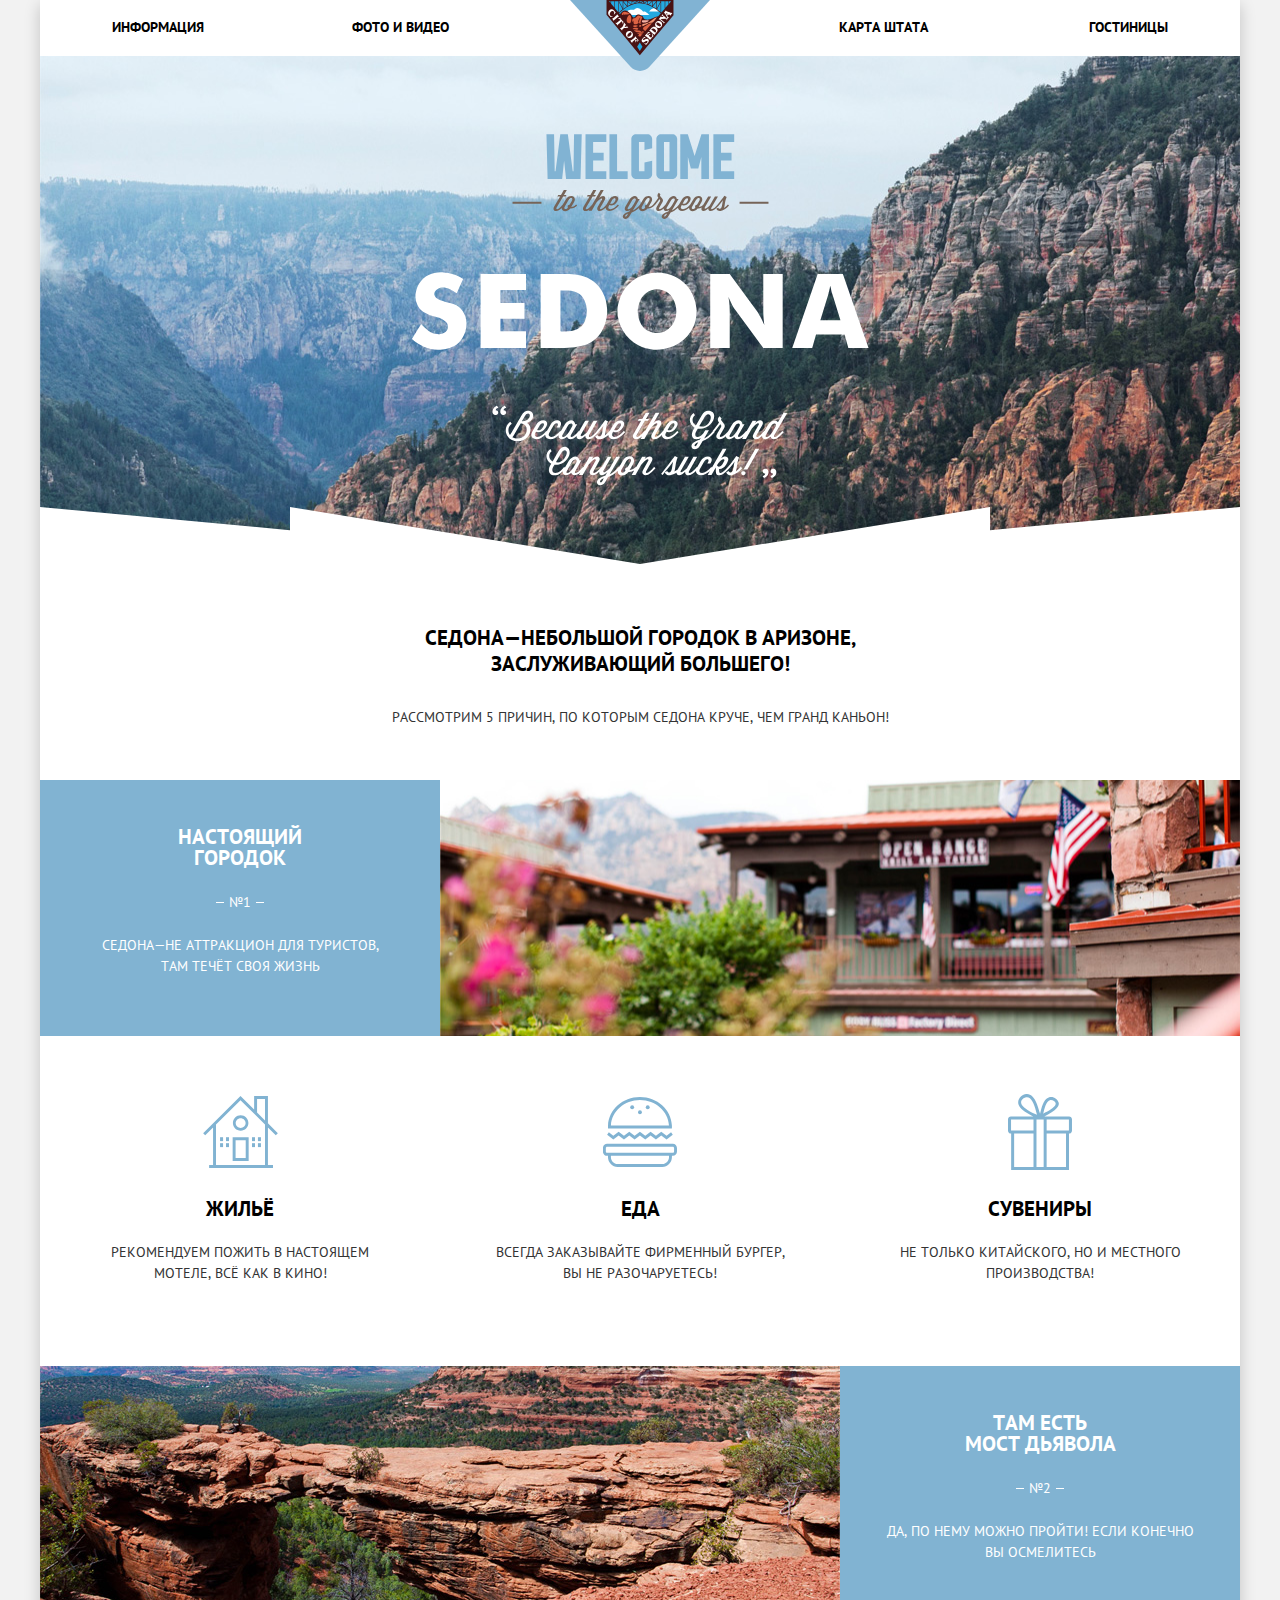
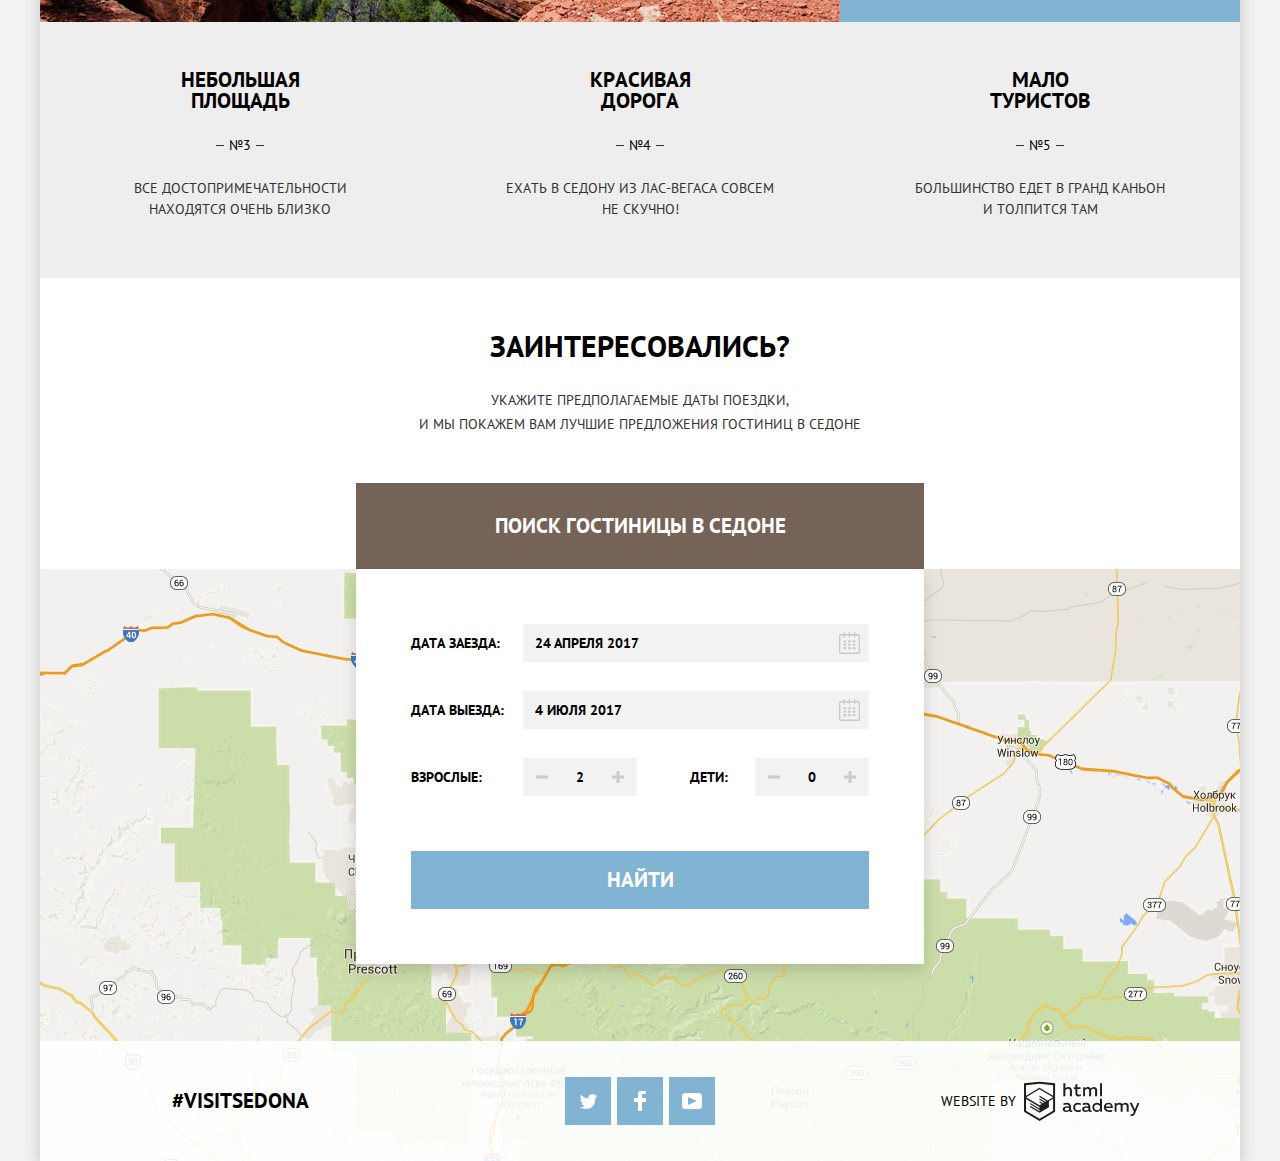
==== commit 870dc7b3: "устранил ошибки" ====
--- a/index.html
+++ b/index.html
@@ -28,7 +28,7 @@
     			<header class="reason-header">
             <div class="reason-greeting"></div>
     				<h2 class="visually-hidden">Причины полюбить Седону</h2>
-    				<p class="reason-title theme-title">Седона &#8212 небольшой городок в Аризоне, заслуживающий большего!</p>
+    				<p class="reason-title theme-title">Седона&#8212;небольшой городок в Аризоне, заслуживающий большего!</p>
     				<p class="theme-text">Рассмотрим 5 причин, по которым Седона круче, чем Гранд Каньон!</p>
     			</header>
     			<ol class="reason-list">
@@ -36,7 +36,7 @@
     					<div class="reason-content">
     						<h3 class="theme-title">Настоящий городок</h3>
     						<span class="reason-number">№1</span>
-    						<p class="theme-text">Седона &#8212 не аттракцион для туристов, там&nbsp;течёт своя жизнь</p>
+    						<p class="theme-text">Седона&#8212;не аттракцион для туристов, там&nbsp;течёт своя жизнь</p>
     					</div>
     					<div class="reason-image">
     						<img src="img/content/street.jpg" width="800" height="400" alt="Улица">
@@ -139,7 +139,7 @@
                   </div>
     						</div>
     						<div class="childrens">
-    							<label class="childrens-item search-item" for="children">
+    							<label class="childrens-item search-item" for="childrens">
     								<span class="search-text">Дети:</span>
                   </label>
                     <div class="number">
@@ -157,7 +157,7 @@
     	<footer class="main-footer">
         <div class="map">
           <h2 class="visually-hidden">Местонахождение города Седона</h2>
-          <iframe src="https://www.google.com/maps/embed?pb=!1m18!1m12!1m3!1d509376.7720150693!2d-111.89170287834816!3d34.731803914720025!2m3!1f0!2f0!3f0!3m2!1i1024!2i768!4f13.1!3m3!1m2!1s0x872da132f942b00d%3A0x5548c523fa6c8efd!2z0KHQtdC00L7QvdCwLCDQkNGA0LjQt9C-0L3QsCA4NjMzNiwg0KHQqNCQ!5e0!3m2!1sru!2sua!4v1537119074819" width="1200" height="593" frameborder="0" style="border:0" allowfullscreen></iframe>
+          <iframe src="https://www.google.com/maps/embed?pb=!1m18!1m12!1m3!1d509376.7720150693!2d-111.89170287834816!3d34.731803914720025!2m3!1f0!2f0!3f0!3m2!1i1024!2i768!4f13.1!3m3!1m2!1s0x872da132f942b00d%3A0x5548c523fa6c8efd!2z0KHQtdC00L7QvdCwLCDQkNGA0LjQt9C-0L3QsCA4NjMzNiwg0KHQqNCQ!5e0!3m2!1sru!2sua!4v1537119074819" width="1200" height="593" style="border:0" allowfullscreen></iframe>
         </div>
 
         <div class="footer-content absolute">
--- a/css/style.css
+++ b/css/style.css
@@ -551,7 +551,7 @@
   background-color: #cacaca;
 
   top: 50%;
-  left: : 50%;
+  left: 50%;
   transform: translate(-50%, -50%);
   position: absolute;
 }
@@ -620,22 +620,14 @@
 }
 
 .map {
-  background-color: #dbe5c6;
   width: 100%;
   height: 592px;
 
   position: relative;
   overflow: hidden;
-}
-
-.map img {
-  height: auto;
-
-  position: absolute;
-  top: 0%;
-  left: 50%;
-  transform: translateX(-50%);
-  z-index: -1;
+
+  background: url("../img/bg/map.jpg") no-repeat center center;
+  background-color: #dbe5c6;
 }
 
 .map iframe {
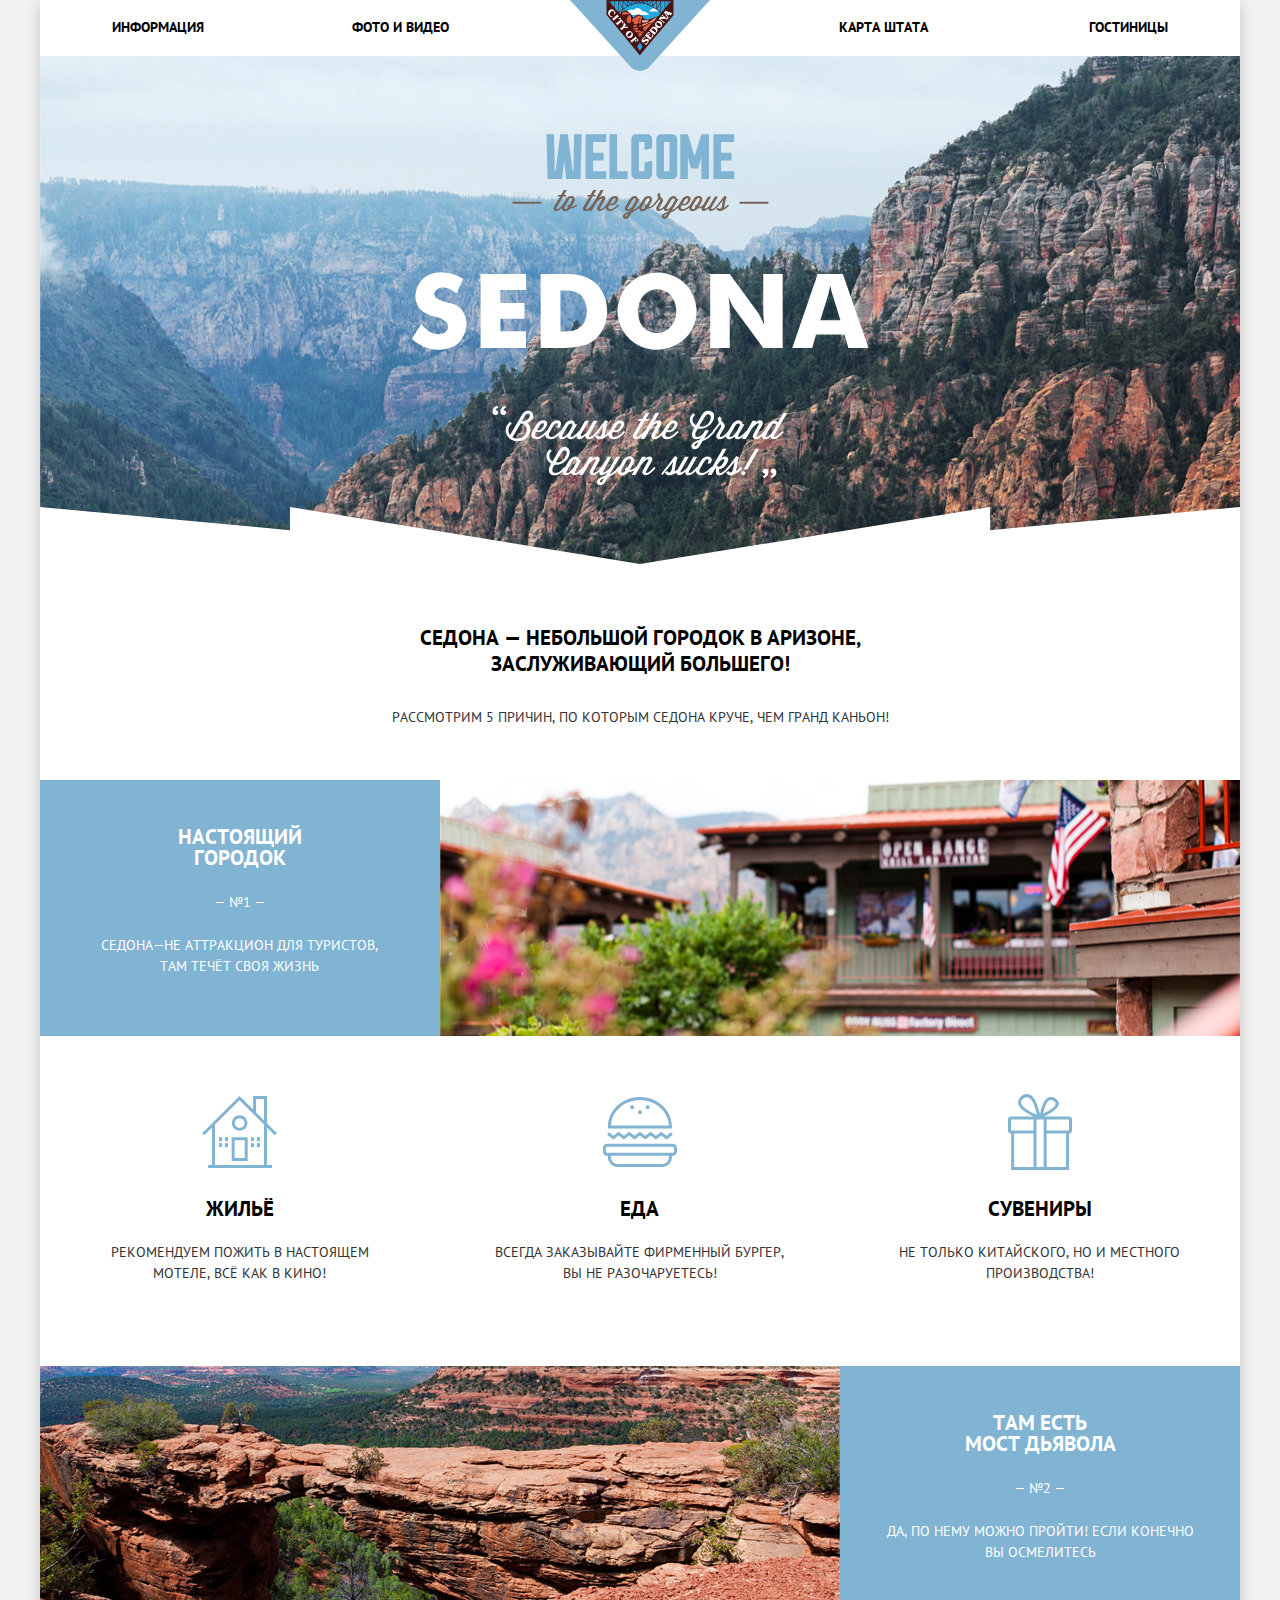
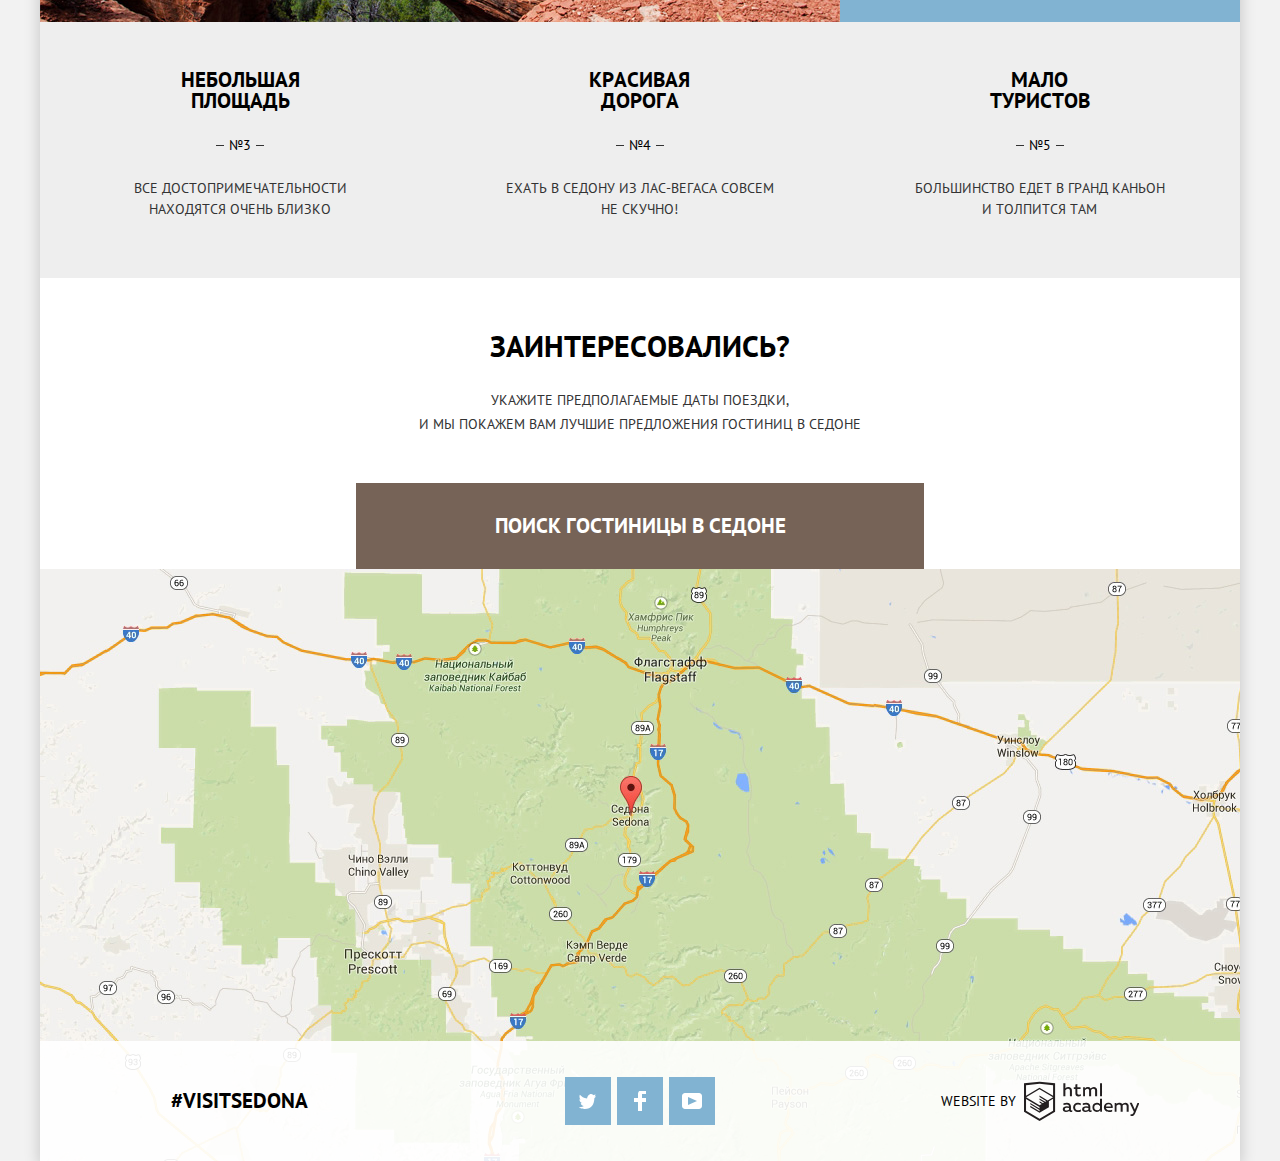
==== commit 43af5697: "Добавил скрипты" ====
--- a/index.html
+++ b/index.html
@@ -28,7 +28,7 @@
     			<header class="reason-header">
             <div class="reason-greeting"></div>
     				<h2 class="visually-hidden">Причины полюбить Седону</h2>
-    				<p class="reason-title theme-title">Седона&#8212;небольшой городок в Аризоне, заслуживающий большего!</p>
+    				<p class="reason-title theme-title">Седона &#8212; небольшой городок в Аризоне, заслуживающий большего!</p>
     				<p class="theme-text">Рассмотрим 5 причин, по которым Седона круче, чем Гранд Каньон!</p>
     			</header>
     			<ol class="reason-list">
@@ -94,64 +94,67 @@
     				</li>
     			</ol>
     		</section>
+
     		<section class="feedback">
           <h2 class="visually-hidden">Сбор информации о постояльце</h2>
     			<p class="feedback-highlight theme-title">Заинтересовались?</p>
     			<p class="feedback-specification theme-text">Укажите предполагаемые даты поездки,<br> и мы покажем вам лучшие предложения гостиниц в Седоне</p>
-  				<div class="search">
+          <div class="search">
             <a class="search-link button" href="search.html">Поиск гостиницы в Седоне</a>
-  					<form class="search-form" action="https://echo.htmlacademy.ru" method="post">
-  						<div class="search-row">
-  							<label class="search-item" for="arrival">
-  							  <span class="search-text">Дата заезда:</span>
-                </label>
-                <div class="search-input-wrapper">
-  								<input type="text" class="search-input" name="date-arrival" id="arrival" value="24 Апреля 2017">
-  								<button type="button" class="search-calendar">
-  									<svg class="search-calendar-icon" xmlns="http://www.w3.org/2000/svg" width="21" height="22">
-  										<path d="M19.251 2.025h-2.845V.648c0-.381-.294-.689-.656-.689-.363 0-.656.308-.656.689v1.377h-3.938V.648c0-.381-.294-.689-.655-.689-.363 0-.657.308-.657.689v1.377H5.906V.648c0-.381-.294-.689-.656-.689-.363 0-.657.308-.657.689v1.377H1.75C.784 2.025 0 2.847 0 3.862v16.302C0 21.179.784 22 1.75 22h17.501c.966 0 1.749-.821 1.749-1.836V3.862c0-1.015-.783-1.837-1.749-1.837zm.437 18.139a.448.448 0 0 1-.437.459H1.75a.45.45 0 0 1-.438-.459V3.862a.45.45 0 0 1 .438-.459h2.844v1.378c0 .381.294.689.657.689.362 0 .656-.308.656-.689V3.403h3.938v1.378c0 .381.294.689.657.689.361 0 .655-.308.655-.689V3.403h3.938v1.378c0 .381.293.689.656.689.362 0 .656-.308.656-.689V3.403h2.845c.241 0 .437.206.437.459v16.302z"/><path d="M4.594 8.225h2.625v2.066H4.594zM4.594 11.668h2.625v2.067H4.594zM4.594 15.112h2.625v2.066H4.594zM9.188 15.112h2.625v2.066H9.188zM9.188 11.668h2.625v2.067H9.188zM9.188 8.225h2.625v2.066H9.188zM13.781 15.112h2.625v2.066h-2.625zM13.781 11.668h2.625v2.067h-2.625zM13.781 8.225h2.625v2.066h-2.625z"/>
-  									</svg>
-  								</button>
-                </div>
-  						</div>
-  						<div class="search-row">
-  						  <label class="search-item" for="leaving">
-    							<span class="search-text">Дата выезда:</span>
-                </label>
-                <div class="search-input-wrapper">
-  								<input type="text" class="search-input" name="date-leaving" id="leaving" value="4 июля 2017">
-  								<button type="button" class="search-calendar">
-  									<svg class="search-calendar-icon" xmlns="http://www.w3.org/2000/svg" width="21" height="22">
-  										<path d="M19.251 2.025h-2.845V.648c0-.381-.294-.689-.656-.689-.363 0-.656.308-.656.689v1.377h-3.938V.648c0-.381-.294-.689-.655-.689-.363 0-.657.308-.657.689v1.377H5.906V.648c0-.381-.294-.689-.656-.689-.363 0-.657.308-.657.689v1.377H1.75C.784 2.025 0 2.847 0 3.862v16.302C0 21.179.784 22 1.75 22h17.501c.966 0 1.749-.821 1.749-1.836V3.862c0-1.015-.783-1.837-1.749-1.837zm.437 18.139a.448.448 0 0 1-.437.459H1.75a.45.45 0 0 1-.438-.459V3.862a.45.45 0 0 1 .438-.459h2.844v1.378c0 .381.294.689.657.689.362 0 .656-.308.656-.689V3.403h3.938v1.378c0 .381.294.689.657.689.361 0 .655-.308.655-.689V3.403h3.938v1.378c0 .381.293.689.656.689.362 0 .656-.308.656-.689V3.403h2.845c.241 0 .437.206.437.459v16.302z"/><path d="M4.594 8.225h2.625v2.066H4.594zM4.594 11.668h2.625v2.067H4.594zM4.594 15.112h2.625v2.066H4.594zM9.188 15.112h2.625v2.066H9.188zM9.188 11.668h2.625v2.067H9.188zM9.188 8.225h2.625v2.066H9.188zM13.781 15.112h2.625v2.066h-2.625zM13.781 11.668h2.625v2.067h-2.625zM13.781 8.225h2.625v2.066h-2.625z"/>
-  									</svg>
-  								</button>
-                </div>
-  						</div>
-              <div class="search-row peoples-row">
-    						<div class="adults">
-    							<label class="adults-item search-item" for="adult">
-    							  <span class="search-text">Взрослые:</span>
+            <div class="search-wrapper">
+    					<form class="search-form" action="https://echo.htmlacademy.ru" method="post">
+    						<div class="search-row">
+    							<label class="search-item" for="arrival">
+    							  <span class="search-text">Дата заезда:</span>
                   </label>
-                  <div class="number">
-    								<button type="button" class="number-btn number-btn-minus">Меньше</button>
-    								<input type="text" class="person-number" name="number-of-adults" pattern="[0-9]{1,2}" id="adult" value="2">
-    								<button type="button" class="number-btn number-btn-plus">Больше</button>
+                  <div class="search-input-wrapper">
+    								<input type="text" class="search-input" name="date-arrival" id="arrival" value="24 Апреля 2017">
+    								<button type="button" class="search-calendar">
+    									<svg class="search-calendar-icon" xmlns="http://www.w3.org/2000/svg" width="21" height="22">
+    										<path d="M19.251 2.025h-2.845V.648c0-.381-.294-.689-.656-.689-.363 0-.656.308-.656.689v1.377h-3.938V.648c0-.381-.294-.689-.655-.689-.363 0-.657.308-.657.689v1.377H5.906V.648c0-.381-.294-.689-.656-.689-.363 0-.657.308-.657.689v1.377H1.75C.784 2.025 0 2.847 0 3.862v16.302C0 21.179.784 22 1.75 22h17.501c.966 0 1.749-.821 1.749-1.836V3.862c0-1.015-.783-1.837-1.749-1.837zm.437 18.139a.448.448 0 0 1-.437.459H1.75a.45.45 0 0 1-.438-.459V3.862a.45.45 0 0 1 .438-.459h2.844v1.378c0 .381.294.689.657.689.362 0 .656-.308.656-.689V3.403h3.938v1.378c0 .381.294.689.657.689.361 0 .655-.308.655-.689V3.403h3.938v1.378c0 .381.293.689.656.689.362 0 .656-.308.656-.689V3.403h2.845c.241 0 .437.206.437.459v16.302z"/><path d="M4.594 8.225h2.625v2.066H4.594zM4.594 11.668h2.625v2.067H4.594zM4.594 15.112h2.625v2.066H4.594zM9.188 15.112h2.625v2.066H9.188zM9.188 11.668h2.625v2.067H9.188zM9.188 8.225h2.625v2.066H9.188zM13.781 15.112h2.625v2.066h-2.625zM13.781 11.668h2.625v2.067h-2.625zM13.781 8.225h2.625v2.066h-2.625z"/>
+    									</svg>
+    								</button>
                   </div>
     						</div>
-    						<div class="childrens">
-    							<label class="childrens-item search-item" for="childrens">
-    								<span class="search-text">Дети:</span>
+    						<div class="search-row">
+    						  <label class="search-item" for="leaving">
+      							<span class="search-text">Дата выезда:</span>
                   </label>
+                  <div class="search-input-wrapper">
+    								<input type="text" class="search-input" name="date-leaving" id="leaving" value="4 июля 2017">
+    								<button type="button" class="search-calendar">
+    									<svg class="search-calendar-icon" xmlns="http://www.w3.org/2000/svg" width="21" height="22">
+    										<path d="M19.251 2.025h-2.845V.648c0-.381-.294-.689-.656-.689-.363 0-.656.308-.656.689v1.377h-3.938V.648c0-.381-.294-.689-.655-.689-.363 0-.657.308-.657.689v1.377H5.906V.648c0-.381-.294-.689-.656-.689-.363 0-.657.308-.657.689v1.377H1.75C.784 2.025 0 2.847 0 3.862v16.302C0 21.179.784 22 1.75 22h17.501c.966 0 1.749-.821 1.749-1.836V3.862c0-1.015-.783-1.837-1.749-1.837zm.437 18.139a.448.448 0 0 1-.437.459H1.75a.45.45 0 0 1-.438-.459V3.862a.45.45 0 0 1 .438-.459h2.844v1.378c0 .381.294.689.657.689.362 0 .656-.308.656-.689V3.403h3.938v1.378c0 .381.294.689.657.689.361 0 .655-.308.655-.689V3.403h3.938v1.378c0 .381.293.689.656.689.362 0 .656-.308.656-.689V3.403h2.845c.241 0 .437.206.437.459v16.302z"/><path d="M4.594 8.225h2.625v2.066H4.594zM4.594 11.668h2.625v2.067H4.594zM4.594 15.112h2.625v2.066H4.594zM9.188 15.112h2.625v2.066H9.188zM9.188 11.668h2.625v2.067H9.188zM9.188 8.225h2.625v2.066H9.188zM13.781 15.112h2.625v2.066h-2.625zM13.781 11.668h2.625v2.067h-2.625zM13.781 8.225h2.625v2.066h-2.625z"/>
+    									</svg>
+    								</button>
+                  </div>
+    						</div>
+                <div class="search-row peoples-row">
+      						<div class="adults">
+      							<label class="adults-item search-item" for="adult">
+      							  <span class="search-text">Взрослые:</span>
+                    </label>
                     <div class="number">
       								<button type="button" class="number-btn number-btn-minus">Меньше</button>
-      								<input type="text" class="person-number" name="number-of-children" pattern="[0-9]{1,2}" id="childrens" value="0">
+      								<input type="text" class="person-number" name="number-of-adults" pattern="[0-9]{1,2}" id="adult" value="2">
       								<button type="button" class="number-btn number-btn-plus">Больше</button>
                     </div>
-    						</div>
-              </div>
-  						<button class="search-send button" type="submit">Найти</button>
-  					</form>
-  				</div>
+      						</div>
+      						<div class="childrens">
+      							<label class="childrens-item search-item" for="childrens">
+      								<span class="search-text">Дети:</span>
+                    </label>
+                      <div class="number">
+        								<button type="button" class="number-btn number-btn-minus">Меньше</button>
+        								<input type="text" class="person-number" name="number-of-children" pattern="[0-9]{1,2}" id="childrens" value="0">
+        								<button type="button" class="number-btn number-btn-plus">Больше</button>
+                      </div>
+      						</div>
+                </div>
+    						<button class="search-send button" type="submit">Найти</button>
+    					</form>
+            </div>
+          </div>
     		</section>
     	</main>
     	<footer class="main-footer">
@@ -177,5 +180,37 @@
         </div>
     	</footer>
     </div>
+    <script type="text/javascript">
+      var link = document.querySelector(".search-link");
+
+      var popup = document.querySelector(".search-form");
+      var form = document.querySelector(".search-form")
+
+      var arrival = document.querySelector("#arrival")
+      var leaving = document.querySelector("#leaving")
+
+      link.addEventListener("click", function (evt) {
+        evt.preventDefault();
+        popup.classList.toggle("search-form-show");
+      });
+
+      form.addEventListener("submit", function(evt) {
+        if (!arrival.value || !leaving.value) {
+          evt.preventDefault();
+          popup.classList.remove("search-form-error");
+          popup.offsetWidth = popup.offsetWidth;
+          popup.classList.add("search-form-error");
+        }
+      });
+
+      window.addEventListener("keydown", function (evt) {
+        if (evt.keyCode === 27) {
+          evt.preventDefault();
+          if (popup.classList.contains("search-form-show")) {
+            popup.classList.remove("search-form-show");
+          }
+        }
+      });
+    </script>
   </body>
 </html>
--- a/css/style.css
+++ b/css/style.css
@@ -1,20 +1,21 @@
 body {
-	margin: 0;
-	padding: 0;
-
-	font-family: "PT Sans", Arial, sans-serif;
-	font-size: 14px;
-	line-height: 26px;
-	font-weight: 400;
-	color: #000000;
-	text-transform: uppercase;
-  font-kerning: none;
-
-	background-color: #f2f2f2;
+  margin: 0;
+  padding: 0;
+
+  font-family: "PT Sans", Arial, sans-serif;
+  font-size: 14px;
+  line-height: 26px;
+  font-weight: 400;
+  color: #000000;
+  text-transform: uppercase;
+  -webkit-font-kerning: none;
+          font-kerning: none;
+
+  background-color: #f2f2f2;
 }
 
 a {
-	text-decoration: none;
+  text-decoration: none;
 }
 
 .container {
@@ -36,7 +37,9 @@
 
   white-space: nowrap;
 
-  clip-path: inset(100%);
+  -webkit-clip-path: inset(100%);
+
+          clip-path: inset(100%);
   clip: rect(0 0 0 0);
   overflow: hidden;
 }
@@ -78,7 +81,8 @@
   position: absolute;
   top: 0;
   left: 50%;
-  transform: translateX(-50%);
+  -webkit-transform: translateX(-50%);
+          transform: translateX(-50%);
   z-index: 1;
 }
 
@@ -121,15 +125,15 @@
 
 .menu-link {
   font-weight: 700;
-	color: #000000;
+  color: #000000;
 }
 
 .menu-link:hover {
-	color: #81b3d2;
+  color: #81b3d2;
 
 }
 .menu-link:active {
-	opacity: 0.3;
+  opacity: 0.3;
 }
 
 .menu-link:not([href]),
@@ -160,7 +164,7 @@
   margin-left: auto;
   margin-right: auto;
   margin-bottom: 27px;
-	line-height: 26px;
+  line-height: 26px;
 }
 
 .reason-header .theme-text {
@@ -181,7 +185,7 @@
   min-height: 256px;
   flex-shrink: 0;
   padding: 25px 40px 20px;
-  width: calc(100% / 3);
+  width: 33.3333%;
   background-color: #81b3d2;
   text-align: center;
   box-sizing: border-box;
@@ -243,14 +247,11 @@
   padding: 0;
 }
 
-
-/*----ПРОБНЫЙ ФЛЕКС----*/
-
 .reason-list {
   width: 100%;
   display: flex;
   list-style: none;
-  margin: 0 auto 50px;
+  margin: 0;
   padding: 0;
   flex-wrap: wrap;
   flex-direction: row;
@@ -258,7 +259,7 @@
 }
 
 .reason-item {
-  width: calc(100% / 3);
+  width: 33.3333%;
 }
 
 .reason-extended {
@@ -310,7 +311,8 @@
   height: auto;
   top: 50%;
   left: 0%;
-  transform: translateY(-50%);
+  -webkit-transform: translateY(-50%);
+          transform: translateY(-50%);
 }
 
 .feature-list {
@@ -323,7 +325,7 @@
 }
 
 .feature-item {
-  width: calc(100%/3);
+  width: 33.3333%;
   min-height: 330px;
 
   padding-top: 58px;
@@ -370,7 +372,11 @@
   background-size: contain;
 }
 
-/*----КОНЕЦ ФЛЕКСА----*/
+.feedback {
+  padding-top: 20px;
+
+  background: #ffffff;
+}
 
 .feedback .theme-title {
   font-size: 30px;
@@ -383,10 +389,48 @@
   margin: 0 auto 47px;
 }
 
+@keyframes bounce {
+  0% {
+    transform: translate(-50%, -100%);
+  }
+
+  100% {
+    transform: translate(-50%, 0%);
+  }
+}
+
+@keyframes shake {
+  0%,
+  100% {
+    transform: translateX(0);
+  }
+
+  10%,
+  30%,
+  50%,
+  70%,
+  90% {
+    transform: translateX(-10px);
+  }
+
+  20%,
+  40%,
+  60%,
+  80% {
+    transform: translateX(10px);
+  }
+}
+
 .search {
+  margin: 0 auto;
+
+  position: relative;
+}
+
+.search-wrapper {
   width: 568px;
-  margin: 0 auto;
-
+
+  overflow: hidden;
   position: relative;
 }
 
@@ -401,10 +445,23 @@
   padding: 55px;
   box-sizing: border-box;
 
-  position: absolute;
-  left: 0;
-  top: 100%;
-  z-index: 1;
+  position: relative;
+  left: 50%;
+  top: 0;
+
+  transform: translateX(-50%);
+
+  display: none;
+}
+
+.search-form-show {
+  display: block;
+
+  animation: bounce 0.8s;
+}
+
+.search-form-error {
+  animation: shake 0.6s;
 }
 
 .search-link {
@@ -413,6 +470,9 @@
 
   display: block;
   padding: 30px 58px;
+  max-width: 568px;
+  margin: 0 auto;
+  box-sizing: border-box;
 }
 
 .search-link:hover {
@@ -552,7 +612,8 @@
 
   top: 50%;
   left: 50%;
-  transform: translate(-50%, -50%);
+  -webkit-transform: translate(-50%, -50%);
+          transform: translate(-50%, -50%);
   position: absolute;
 }
 
@@ -566,7 +627,8 @@
 
   top: 50%;
   left: 50%;
-  transform: translate(-50%, -50%);
+  -webkit-transform: translate(-50%, -50%);
+          transform: translate(-50%, -50%);
   position: absolute;
 }
 
@@ -613,8 +675,6 @@
   color: rgba(255, 255, 255, 0.3);
 }
 
-/*----FOOTER----*/
-
 .main-footer {
   position: relative;
 }
@@ -645,7 +705,7 @@
   padding-top: 20px;
   padding-bottom: 20px;
 
-  background-color: rgba(255,255,255,0.9);
+  background-color: rgba(255, 255, 255, 0.9);
   bottom: 0;
   display: flex;
 }
@@ -657,7 +717,7 @@
 .footer-unit {
   display: flex;
   justify-content: center;
-  width: calc(100%/3);
+  width: 33.3333%;
 }
 
 .social-list {
@@ -685,7 +745,8 @@
   height: 20px;
   top: 50%;
   left: 50%;
-  transform: translate(-50%, -50%);
+  -webkit-transform: translate(-50%, -50%);
+          transform: translate(-50%, -50%);
   background-position: 50% 50%;
   background-repeat: no-repeat;
 }
@@ -748,10 +809,9 @@
   line-height: 26px;
   color: #000000;
   font-weight: 700;
-  align-self: center;
-}
-
-/*-------ОТЕЛИ-------*/
+  -ms-grid-row-align: center;
+      align-self: center;
+}
 
 .filter-form {
   color: #ffffff;
@@ -884,7 +944,8 @@
   height: 22px;
 
   background: #ffffff;
-  transform: translate(-50%, -50%);
+  -webkit-transform: translate(-50%, -50%);
+          transform: translate(-50%, -50%);
 }
 
 .cost .range-name {
@@ -937,7 +998,8 @@
 .grip {
   position: absolute;
   top: 50%;
-  transform: translateY(-50%);
+  -webkit-transform: translateY(-50%);
+          transform: translateY(-50%);
 
   width: 4px;
   height: 4px;
@@ -945,13 +1007,14 @@
   background: #ababab;
   border: 8px solid #ffffff;
   border-radius: 50%;
-  box-shadow: 0 2px rgba(171,171,171,0.3);
+  box-shadow: 0 2px rgba(171, 171, 171, 0.3);
   cursor: pointer;
 }
 
 .grip:hover {
   border: 9px solid #ffffff;
-  transform: translate(-1px, -50%);
+  -webkit-transform: translate(-1px, -50%);
+          transform: translate(-1px, -50%);
 }
 
 .min-grip {
@@ -1231,8 +1294,8 @@
   margin-left: auto;
 
   background:
-    url(../img/svg/bg/star.svg) no-repeat 0px center,
-    url(../img/svg/bg/star.svg) no-repeat 23px center,
-    url(../img/svg/bg/star.svg) no-repeat 48px center,
-    url(../img/svg/bg/star.svg) no-repeat 71px center;
-}
+    url("../img/svg/bg/star.svg") no-repeat 0px center,
+    url("../img/svg/bg/star.svg") no-repeat 23px center,
+    url("../img/svg/bg/star.svg") no-repeat 48px center,
+    url("../img/svg/bg/star.svg") no-repeat 71px center;
+}
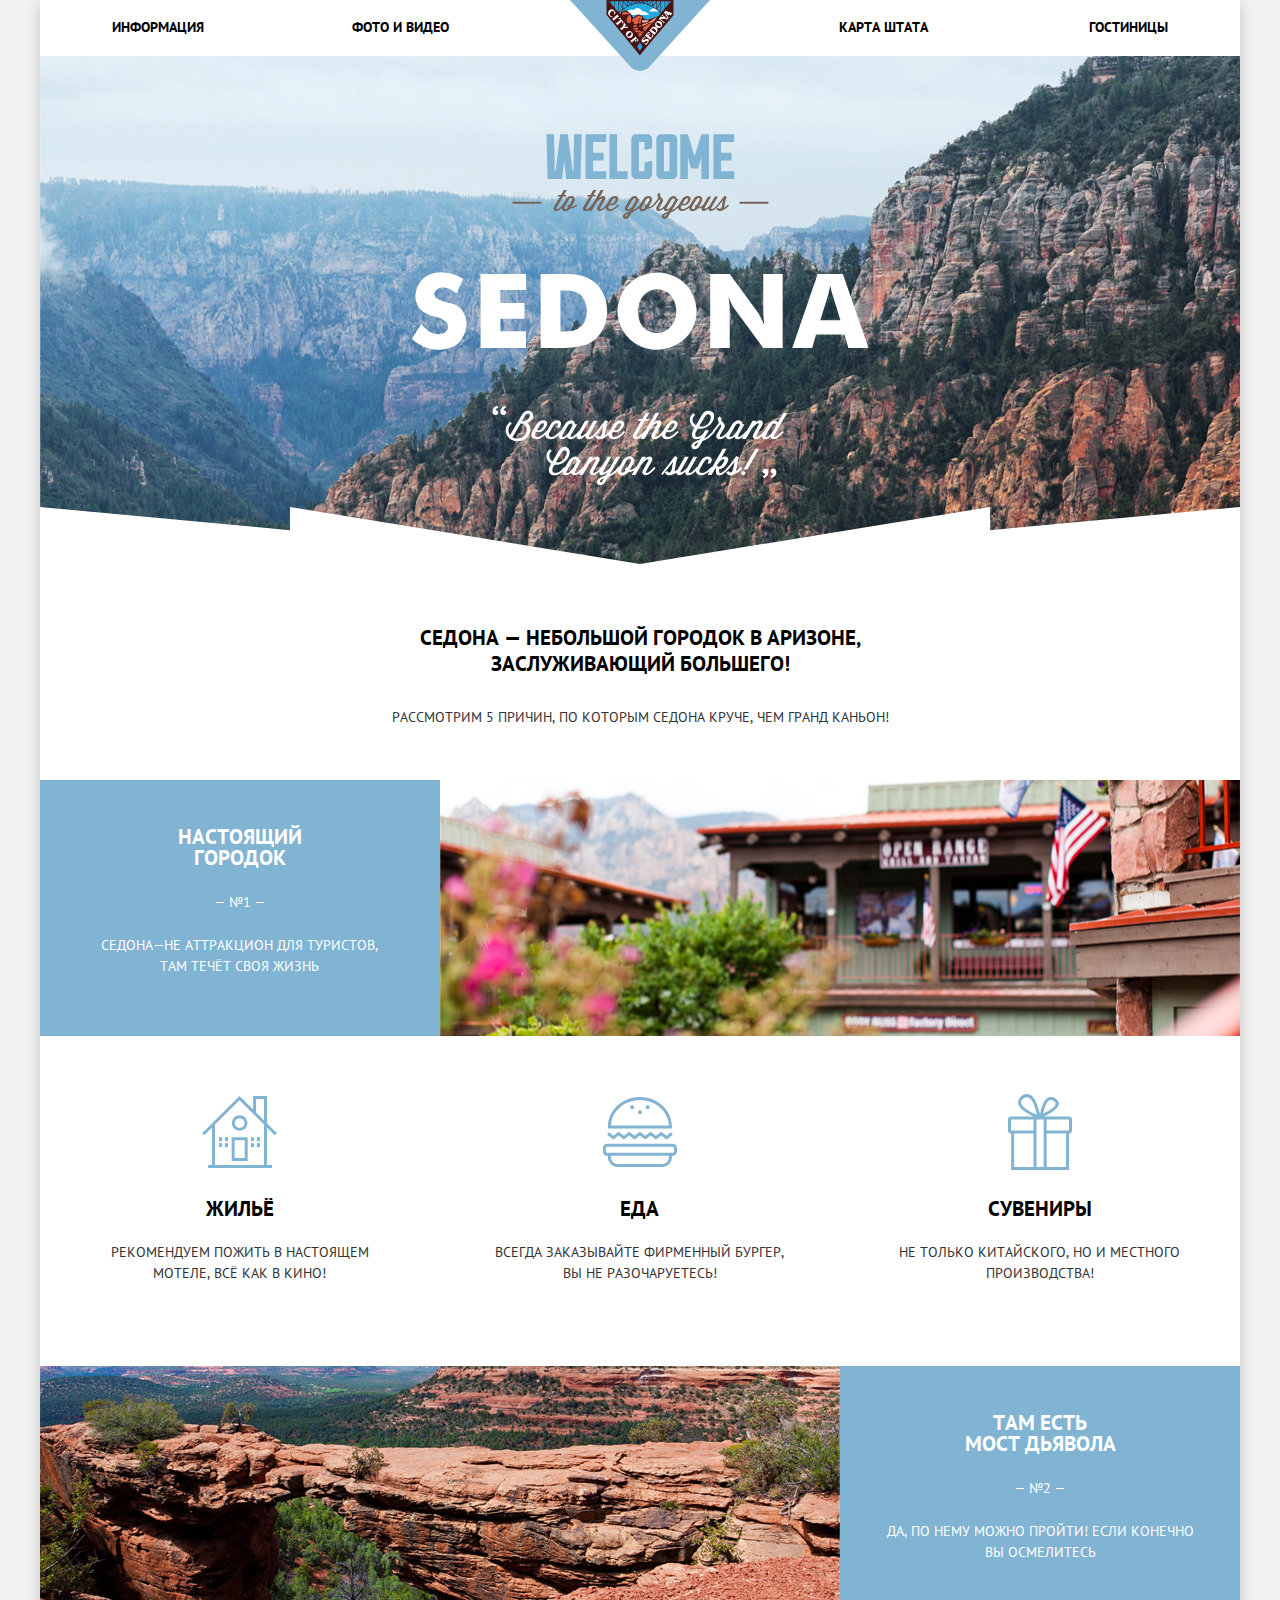
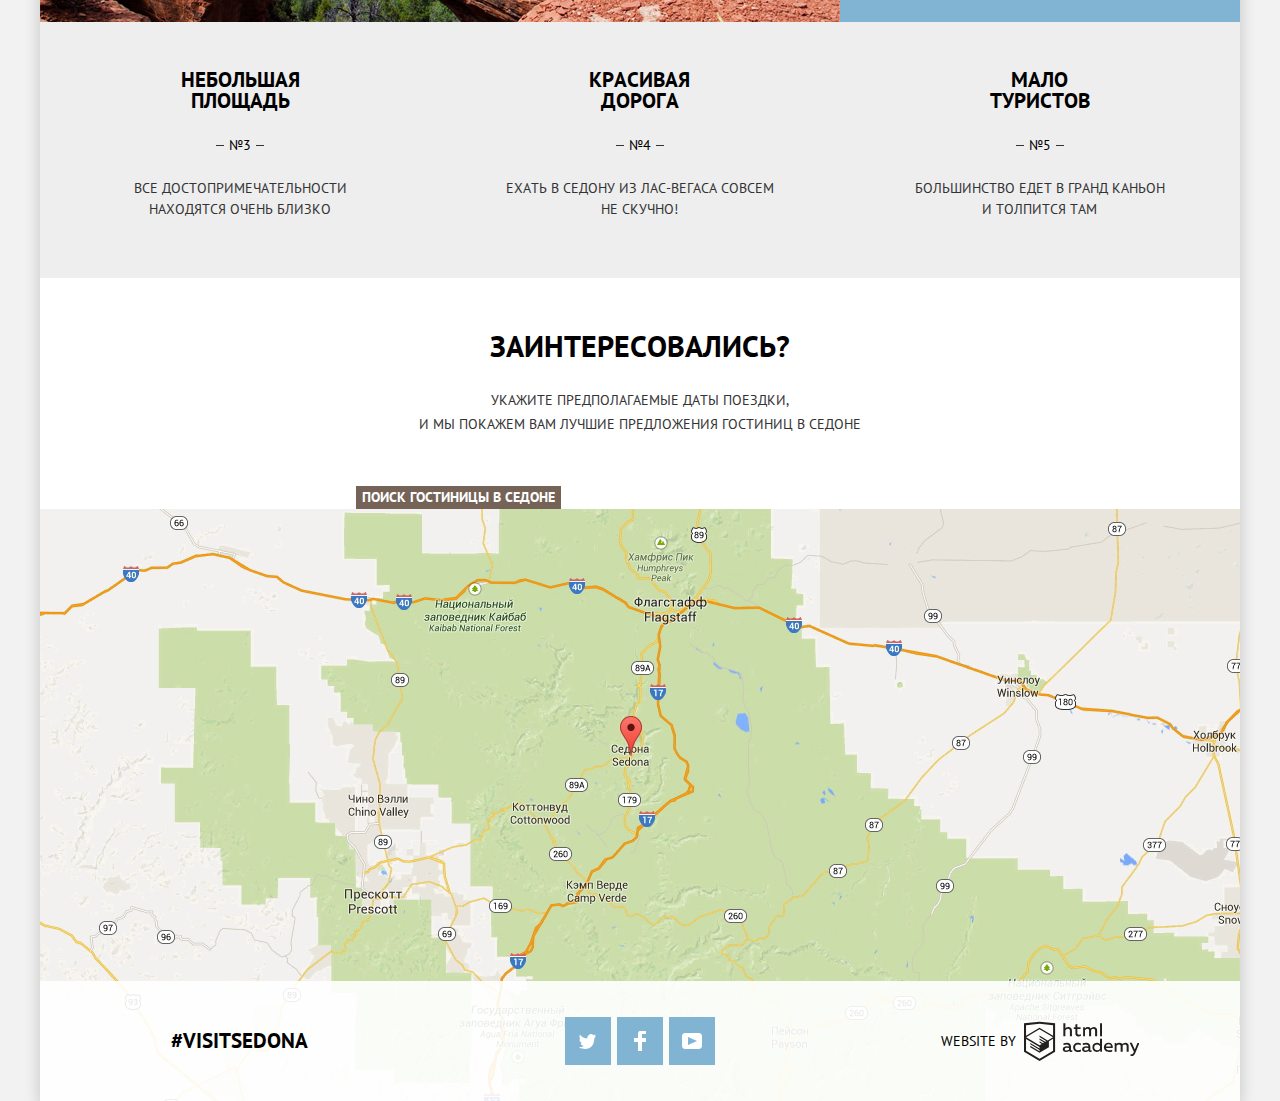
==== commit eb658cdb: "Внёс правки" ====
--- a/index.html
+++ b/index.html
@@ -5,212 +5,181 @@
     <title>HTML Academy: Седона</title>
     <link href="https://fonts.googleapis.com/css?family=PT+Sans:400,700&amp;subset=cyrillic" rel="stylesheet">
     <link href="css/normalize.css" rel="stylesheet">
-    <link href="css/style.css" rel="stylesheet">
+    <link href="css/style.min.css" rel="stylesheet">
   </head>
   <body>
     <div class="container">
-    	<header class="main-header">
-    		<h1 class="visually-hidden">Sedona - главная</h1>
-    		<nav class="menu">
+      <header class="main-header">
+        <h1 class="visually-hidden">Sedona - главная</h1>
+        <nav class="menu">
           <span class="main-header-logo">
           <img src="img/svg/logo.svg" width="140" height="71" alt="Логотип города Седона"></span>
-    			<ul class="menu-list">
-    				<li class="menu-item"><a class="menu-link" href="info.html">Информация</a></li>
-    				<li class="menu-item"><a class="menu-link" href="gallery.html">Фото и видео</a></li>
-    				<li class="menu-item"><a class="menu-link" href="map.html">Карта штата</a></li>
-    				<li class="menu-item"><a class="menu-link" href="hotels.html">Гостиницы</a></li>
-    			</ul>
-    		</nav>
-    	</header>
+          <ul class="menu-list">
+            <li class="menu-item"><a class="menu-link" href="info.html">Информация</a></li>
+            <li class="menu-item"><a class="menu-link" href="gallery.html">Фото и видео</a></li>
+            <li class="menu-item"><a class="menu-link" href="map.html">Карта штата</a></li>
+            <li class="menu-item"><a class="menu-link" href="hotels.html">Гостиницы</a></li>
+          </ul>
+        </nav>
+      </header>
 
-    	<main class="main-content">
-    		<section class="reason">
-    			<header class="reason-header">
+      <main class="main-content">
+        <section class="reason">
+          <header class="reason-header">
             <div class="reason-greeting"></div>
-    				<h2 class="visually-hidden">Причины полюбить Седону</h2>
-    				<p class="reason-title theme-title">Седона &#8212; небольшой городок в Аризоне, заслуживающий большего!</p>
-    				<p class="theme-text">Рассмотрим 5 причин, по которым Седона круче, чем Гранд Каньон!</p>
-    			</header>
-    			<ol class="reason-list">
-    				<li class="reason-item reason-extended">
-    					<div class="reason-content">
-    						<h3 class="theme-title">Настоящий городок</h3>
-    						<span class="reason-number">№1</span>
-    						<p class="theme-text">Седона&#8212;не аттракцион для туристов, там&nbsp;течёт своя жизнь</p>
-    					</div>
-    					<div class="reason-image">
-    						<img src="img/content/street.jpg" width="800" height="400" alt="Улица">
-    					</div>
-    				</li>
+            <h2 class="visually-hidden">Причины полюбить Седону</h2>
+            <p class="reason-title theme-title">Седона &#8212; небольшой городок в Аризоне, заслуживающий большего!</p>
+            <p class="theme-text">Рассмотрим 5 причин, по которым Седона круче, чем Гранд Каньон!</p>
+          </header>
+          <ol class="reason-list">
+            <li class="reason-item reason-extended">
+              <div class="reason-content">
+                <h3 class="theme-title">Настоящий городок</h3>
+                <span class="reason-number">№1</span>
+                <p class="theme-text">Седона&#8212;не аттракцион для туристов, там&nbsp;течёт своя жизнь</p>
+              </div>
+              <div class="reason-image">
+                <img src="img/content/street.jpg" width="800" height="400" alt="Улица">
+              </div>
+            </li>
 
-    				<li class="reason-item reason-extended reason-reverse">
-    					<div class="reason-content">
-    						<h3 class="theme-title">Там есть<br> мост дьявола</h3>
-    						<span class="reason-number">№2</span>
-    						<p class="theme-text">Да, по нему можно пройти! Если конечно вы осмелитесь</p>
-    					</div>
-    					<div class="reason-image">
-    						<img src="img/content/bridge.jpg" width="800" height="400" alt="Мост дьявола">
-    					</div>
-    				</li>
+            <li class="reason-item reason-extended reason-reverse">
+              <div class="reason-content">
+                <h3 class="theme-title">Там есть<br> мост дьявола</h3>
+                <span class="reason-number">№2</span>
+                <p class="theme-text">Да, по нему можно пройти! Если конечно вы осмелитесь</p>
+              </div>
+              <div class="reason-image">
+                <img src="img/content/bridge.jpg" width="800" height="400" alt="Мост дьявола">
+              </div>
+            </li>
 
-    				<li class="reason-item reason-less">
-    					<h3 class="theme-title">Небольшая площадь</h3>
-    					<span class="reason-number">№3</span>
-    					<p class="theme-text">Все достопримечательности находятся&nbsp;очень&nbsp;близко</p>
-    				</li>
+            <li class="reason-item reason-less">
+              <h3 class="theme-title">Небольшая площадь</h3>
+              <span class="reason-number">№3</span>
+              <p class="theme-text">Все достопримечательности находятся&nbsp;очень&nbsp;близко</p>
+            </li>
 
-    				<li class="reason-item reason-less">
-    					<h3 class="theme-title">Красивая дорога</h3>
-    					<span class="reason-number">№4</span>
-    					<p class="theme-text">Ехать в Седону из&nbsp;Лас&#8209;Вегаса совсем не&nbsp;скучно!</p>
-    				</li>
+            <li class="reason-item reason-less">
+              <h3 class="theme-title">Красивая дорога</h3>
+              <span class="reason-number">№4</span>
+              <p class="theme-text">Ехать в Седону из&nbsp;Лас&#8209;Вегаса совсем не&nbsp;скучно!</p>
+            </li>
 
-    				<li class="reason-item reason-less">
-    					<h3 class="theme-title">Мало туристов</h3>
-    					<span class="reason-number">№5</span>
-    					<p class="theme-text">Большинство едет в Гранд&nbsp;Каньон и&nbsp;толпится&nbsp;там</p>
-    				</li>
+            <li class="reason-item reason-less">
+              <h3 class="theme-title">Мало туристов</h3>
+              <span class="reason-number">№5</span>
+              <p class="theme-text">Большинство едет в Гранд&nbsp;Каньон и&nbsp;толпится&nbsp;там</p>
+            </li>
 
-    				<li class="reason-item feature">
+            <li class="reason-item feature">
               <p class="visually-hidden">Отличительные особенности городка:</p>
-    					<ul class="feature-list">
-    						<li class="feature-item feature-home">
+              <ul class="feature-list">
+                <li class="feature-item feature-home">
                   <div class="home-image"></div>
-    							<h3 class="theme-title">Жильё</h3>
-    							<p class="theme-text">Рекомендуем пожить в настоящем мотеле, всё как в кино!</p>
-    						</li>
-    						<li class="feature-item feature-eat">
+                  <h3 class="theme-title">Жильё</h3>
+                  <p class="theme-text">Рекомендуем пожить в настоящем мотеле, всё как в кино!</p>
+                </li>
+                <li class="feature-item feature-eat">
                   <div class="eat-image"></div>
-    							<h3 class="theme-title">Еда</h3>
-    							<p class="theme-text">Всегда заказывайте фирменный бургер, вы не разочаруетесь!</p>
-    						</li>
-    						<li class="feature-item feature-gift">
+                  <h3 class="theme-title">Еда</h3>
+                  <p class="theme-text">Всегда заказывайте фирменный бургер, вы не разочаруетесь!</p>
+                </li>
+                <li class="feature-item feature-gift">
                   <div class="gift-image"></div>
-    							<h3 class="theme-title">Сувениры</h3>
-    							<p class="theme-text">Не только китайского, но и местного производства!</p>
-    						</li>
-    					</ul>
-    				</li>
-    			</ol>
-    		</section>
+                  <h3 class="theme-title">Сувениры</h3>
+                  <p class="theme-text">Не только китайского, но и местного производства!</p>
+                </li>
+              </ul>
+            </li>
+          </ol>
+        </section>
 
-    		<section class="feedback">
+        <section class="feedback">
           <h2 class="visually-hidden">Сбор информации о постояльце</h2>
-    			<p class="feedback-highlight theme-title">Заинтересовались?</p>
-    			<p class="feedback-specification theme-text">Укажите предполагаемые даты поездки,<br> и мы покажем вам лучшие предложения гостиниц в Седоне</p>
+          <p class="feedback-highlight theme-title">Заинтересовались?</p>
+          <p class="feedback-specification theme-text">Укажите предполагаемые даты поездки,<br> и мы покажем вам лучшие предложения гостиниц в Седоне</p>
           <div class="search">
-            <a class="search-link button" href="search.html">Поиск гостиницы в Седоне</a>
+            <button class="search-button button" type="button" ">Поиск гостиницы в Седоне</button>
             <div class="search-wrapper">
-    					<form class="search-form" action="https://echo.htmlacademy.ru" method="post">
-    						<div class="search-row">
-    							<label class="search-item" for="arrival">
-    							  <span class="search-text">Дата заезда:</span>
+              <form class="search-form" action="https://echo.htmlacademy.ru" method="get">
+                <div class="search-row">
+                  <label class="search-item" for="arrival">
+                    <span class="search-text">Дата заезда:</span>
                   </label>
                   <div class="search-input-wrapper">
-    								<input type="text" class="search-input" name="date-arrival" id="arrival" value="24 Апреля 2017">
-    								<button type="button" class="search-calendar">
-    									<svg class="search-calendar-icon" xmlns="http://www.w3.org/2000/svg" width="21" height="22">
-    										<path d="M19.251 2.025h-2.845V.648c0-.381-.294-.689-.656-.689-.363 0-.656.308-.656.689v1.377h-3.938V.648c0-.381-.294-.689-.655-.689-.363 0-.657.308-.657.689v1.377H5.906V.648c0-.381-.294-.689-.656-.689-.363 0-.657.308-.657.689v1.377H1.75C.784 2.025 0 2.847 0 3.862v16.302C0 21.179.784 22 1.75 22h17.501c.966 0 1.749-.821 1.749-1.836V3.862c0-1.015-.783-1.837-1.749-1.837zm.437 18.139a.448.448 0 0 1-.437.459H1.75a.45.45 0 0 1-.438-.459V3.862a.45.45 0 0 1 .438-.459h2.844v1.378c0 .381.294.689.657.689.362 0 .656-.308.656-.689V3.403h3.938v1.378c0 .381.294.689.657.689.361 0 .655-.308.655-.689V3.403h3.938v1.378c0 .381.293.689.656.689.362 0 .656-.308.656-.689V3.403h2.845c.241 0 .437.206.437.459v16.302z"/><path d="M4.594 8.225h2.625v2.066H4.594zM4.594 11.668h2.625v2.067H4.594zM4.594 15.112h2.625v2.066H4.594zM9.188 15.112h2.625v2.066H9.188zM9.188 11.668h2.625v2.067H9.188zM9.188 8.225h2.625v2.066H9.188zM13.781 15.112h2.625v2.066h-2.625zM13.781 11.668h2.625v2.067h-2.625zM13.781 8.225h2.625v2.066h-2.625z"/>
-    									</svg>
-    								</button>
+                    <input type="text" class="search-input" name="date-arrival" id="arrival" value="24 Апреля 2017">
+                    <button type="button" class="search-calendar">
+                      <svg class="search-calendar-icon" xmlns="http://www.w3.org/2000/svg" width="21" height="22">
+                        <path d="M19.251 2.025h-2.845V.648c0-.381-.294-.689-.656-.689-.363 0-.656.308-.656.689v1.377h-3.938V.648c0-.381-.294-.689-.655-.689-.363 0-.657.308-.657.689v1.377H5.906V.648c0-.381-.294-.689-.656-.689-.363 0-.657.308-.657.689v1.377H1.75C.784 2.025 0 2.847 0 3.862v16.302C0 21.179.784 22 1.75 22h17.501c.966 0 1.749-.821 1.749-1.836V3.862c0-1.015-.783-1.837-1.749-1.837zm.437 18.139a.448.448 0 0 1-.437.459H1.75a.45.45 0 0 1-.438-.459V3.862a.45.45 0 0 1 .438-.459h2.844v1.378c0 .381.294.689.657.689.362 0 .656-.308.656-.689V3.403h3.938v1.378c0 .381.294.689.657.689.361 0 .655-.308.655-.689V3.403h3.938v1.378c0 .381.293.689.656.689.362 0 .656-.308.656-.689V3.403h2.845c.241 0 .437.206.437.459v16.302z"/><path d="M4.594 8.225h2.625v2.066H4.594zM4.594 11.668h2.625v2.067H4.594zM4.594 15.112h2.625v2.066H4.594zM9.188 15.112h2.625v2.066H9.188zM9.188 11.668h2.625v2.067H9.188zM9.188 8.225h2.625v2.066H9.188zM13.781 15.112h2.625v2.066h-2.625zM13.781 11.668h2.625v2.067h-2.625zM13.781 8.225h2.625v2.066h-2.625z"/>
+                      </svg>
+                    </button>
                   </div>
-    						</div>
-    						<div class="search-row">
-    						  <label class="search-item" for="leaving">
-      							<span class="search-text">Дата выезда:</span>
+                </div>
+                <div class="search-row">
+                  <label class="search-item" for="leaving">
+                    <span class="search-text">Дата выезда:</span>
                   </label>
                   <div class="search-input-wrapper">
-    								<input type="text" class="search-input" name="date-leaving" id="leaving" value="4 июля 2017">
-    								<button type="button" class="search-calendar">
-    									<svg class="search-calendar-icon" xmlns="http://www.w3.org/2000/svg" width="21" height="22">
-    										<path d="M19.251 2.025h-2.845V.648c0-.381-.294-.689-.656-.689-.363 0-.656.308-.656.689v1.377h-3.938V.648c0-.381-.294-.689-.655-.689-.363 0-.657.308-.657.689v1.377H5.906V.648c0-.381-.294-.689-.656-.689-.363 0-.657.308-.657.689v1.377H1.75C.784 2.025 0 2.847 0 3.862v16.302C0 21.179.784 22 1.75 22h17.501c.966 0 1.749-.821 1.749-1.836V3.862c0-1.015-.783-1.837-1.749-1.837zm.437 18.139a.448.448 0 0 1-.437.459H1.75a.45.45 0 0 1-.438-.459V3.862a.45.45 0 0 1 .438-.459h2.844v1.378c0 .381.294.689.657.689.362 0 .656-.308.656-.689V3.403h3.938v1.378c0 .381.294.689.657.689.361 0 .655-.308.655-.689V3.403h3.938v1.378c0 .381.293.689.656.689.362 0 .656-.308.656-.689V3.403h2.845c.241 0 .437.206.437.459v16.302z"/><path d="M4.594 8.225h2.625v2.066H4.594zM4.594 11.668h2.625v2.067H4.594zM4.594 15.112h2.625v2.066H4.594zM9.188 15.112h2.625v2.066H9.188zM9.188 11.668h2.625v2.067H9.188zM9.188 8.225h2.625v2.066H9.188zM13.781 15.112h2.625v2.066h-2.625zM13.781 11.668h2.625v2.067h-2.625zM13.781 8.225h2.625v2.066h-2.625z"/>
-    									</svg>
-    								</button>
+                    <input type="text" class="search-input" name="date-leaving" id="leaving" value="4 июля 2017">
+                    <button type="button" class="search-calendar">
+                      <svg class="search-calendar-icon" xmlns="http://www.w3.org/2000/svg" width="21" height="22">
+                        <path d="M19.251 2.025h-2.845V.648c0-.381-.294-.689-.656-.689-.363 0-.656.308-.656.689v1.377h-3.938V.648c0-.381-.294-.689-.655-.689-.363 0-.657.308-.657.689v1.377H5.906V.648c0-.381-.294-.689-.656-.689-.363 0-.657.308-.657.689v1.377H1.75C.784 2.025 0 2.847 0 3.862v16.302C0 21.179.784 22 1.75 22h17.501c.966 0 1.749-.821 1.749-1.836V3.862c0-1.015-.783-1.837-1.749-1.837zm.437 18.139a.448.448 0 0 1-.437.459H1.75a.45.45 0 0 1-.438-.459V3.862a.45.45 0 0 1 .438-.459h2.844v1.378c0 .381.294.689.657.689.362 0 .656-.308.656-.689V3.403h3.938v1.378c0 .381.294.689.657.689.361 0 .655-.308.655-.689V3.403h3.938v1.378c0 .381.293.689.656.689.362 0 .656-.308.656-.689V3.403h2.845c.241 0 .437.206.437.459v16.302z"/><path d="M4.594 8.225h2.625v2.066H4.594zM4.594 11.668h2.625v2.067H4.594zM4.594 15.112h2.625v2.066H4.594zM9.188 15.112h2.625v2.066H9.188zM9.188 11.668h2.625v2.067H9.188zM9.188 8.225h2.625v2.066H9.188zM13.781 15.112h2.625v2.066h-2.625zM13.781 11.668h2.625v2.067h-2.625zM13.781 8.225h2.625v2.066h-2.625z"/>
+                      </svg>
+                    </button>
                   </div>
-    						</div>
+                </div>
                 <div class="search-row peoples-row">
-      						<div class="adults">
-      							<label class="adults-item search-item" for="adult">
-      							  <span class="search-text">Взрослые:</span>
+                  <div class="adults">
+                    <label class="adults-item search-item" for="adult">
+                      <span class="search-text">Взрослые:</span>
                     </label>
                     <div class="number">
-      								<button type="button" class="number-btn number-btn-minus">Меньше</button>
-      								<input type="text" class="person-number" name="number-of-adults" pattern="[0-9]{1,2}" id="adult" value="2">
-      								<button type="button" class="number-btn number-btn-plus">Больше</button>
+                      <button type="button" class="number-btn number-btn-minus">Меньше</button>
+                      <input type="text" class="person-number" name="number-of-adults" pattern="[0-9]{1,2}" id="adult" value="2">
+                      <button type="button" class="number-btn number-btn-plus">Больше</button>
                     </div>
-      						</div>
-      						<div class="childrens">
-      							<label class="childrens-item search-item" for="childrens">
-      								<span class="search-text">Дети:</span>
+                  </div>
+                  <div class="childrens">
+                    <label class="childrens-item search-item" for="childrens">
+                      <span class="search-text">Дети:</span>
                     </label>
                       <div class="number">
-        								<button type="button" class="number-btn number-btn-minus">Меньше</button>
-        								<input type="text" class="person-number" name="number-of-children" pattern="[0-9]{1,2}" id="childrens" value="0">
-        								<button type="button" class="number-btn number-btn-plus">Больше</button>
+                        <button type="button" class="number-btn number-btn-minus">Меньше</button>
+                        <input type="text" class="person-number" name="number-of-children" pattern="[0-9]{1,2}" id="childrens" value="0">
+                        <button type="button" class="number-btn number-btn-plus">Больше</button>
                       </div>
-      						</div>
+                  </div>
                 </div>
-    						<button class="search-send button" type="submit">Найти</button>
-    					</form>
+                <button class="search-send button" type="submit">Найти</button>
+              </form>
             </div>
           </div>
-    		</section>
-    	</main>
-    	<footer class="main-footer">
+        </section>
+      </main>
+      <footer class="main-footer">
         <div class="map">
           <h2 class="visually-hidden">Местонахождение города Седона</h2>
           <iframe src="https://www.google.com/maps/embed?pb=!1m18!1m12!1m3!1d509376.7720150693!2d-111.89170287834816!3d34.731803914720025!2m3!1f0!2f0!3f0!3m2!1i1024!2i768!4f13.1!3m3!1m2!1s0x872da132f942b00d%3A0x5548c523fa6c8efd!2z0KHQtdC00L7QvdCwLCDQkNGA0LjQt9C-0L3QsCA4NjMzNiwg0KHQqNCQ!5e0!3m2!1sru!2sua!4v1537119074819" width="1200" height="593" style="border:0" allowfullscreen></iframe>
         </div>
 
         <div class="footer-content absolute">
-      		<a href="#" class="footer-unit hashtag">#visitsedona</a>
-      		<ul class="footer-unit social-list">
+          <a href="#" class="footer-unit hashtag">#visitsedona</a>
+          <ul class="footer-unit social-list">
              <li class="footer-item"><a class="button social-link social-twitter" href="#">Twitter</a></li>
              <li class="footer-item"><a class="button social-link social-facebook" href="#">Facebook</a></li>
              <li class="footer-item"><a class="button social-link social-youtube" href="#">Youtube</a></li>
           </ul>
           <p class="footer-unit footer-copyright">Website by
-          	<a href="https://htmlacademy.ru/intensive/htmlcss" class="footer-copyright-logo">
-          		HTML Academy
-      				<svg class="inline-logo" width="115" height="41" xmlns="http://www.w3.org/2000/svg" viewBox="0 0 113 39"><path d="M46.84 28.22a2.07 2.07 0 0 0 .58-.11v1.4a3.41 3.41 0 0 1-1.24.22 1.75 1.75 0 0 1-1.75-1 5.08 5.08 0 0 1-3.3 1.13c-1.59 0-3.06-.87-3.06-2.68 0-2.24 2.08-2.93 3.9-2.93a11.63 11.63 0 0 1 2.28.26v-.31c0-1.09-.8-1.86-2.3-1.86a7.79 7.79 0 0 0-3.15.67v-1.79a10.72 10.72 0 0 1 3.35-.58c2.48 0 4 1.18 4 3.83v3.14a.57.57 0 0 0 .69.61zm-6.76-1.19a1.42 1.42 0 0 0 1.64 1.29 3.56 3.56 0 0 0 2.53-1v-1.51a10.21 10.21 0 0 0-1.9-.22c-1.1.01-2.27.35-2.27 1.45zM53.06 20.62a5.29 5.29 0 0 1 2.7.67v1.79a4.28 4.28 0 0 0-2.42-.73 2.89 2.89 0 1 0 0 5.76 5.26 5.26 0 0 0 2.55-.67v1.8a6.58 6.58 0 0 1-2.9.6 4.42 4.42 0 0 1-4.72-4.54 4.54 4.54 0 0 1 4.79-4.68zM65.84 28.22a2.07 2.07 0 0 0 .58-.11v1.4a3.41 3.41 0 0 1-1.24.22 1.75 1.75 0 0 1-1.75-1 5.08 5.08 0 0 1-3.3 1.13c-1.59 0-3.06-.87-3.06-2.68 0-2.24 2.08-2.93 3.9-2.93a11.63 11.63 0 0 1 2.28.26v-.31c0-1.09-.8-1.86-2.3-1.86a7.79 7.79 0 0 0-3.15.67v-1.79a10.72 10.72 0 0 1 3.35-.58c2.48 0 4 1.18 4 3.83v3.14a.57.57 0 0 0 .69.61zm-6.76-1.19a1.42 1.42 0 0 0 1.64 1.29 3.56 3.56 0 0 0 2.53-1v-1.51a10.21 10.21 0 0 0-1.9-.22c-1.11.01-2.27.35-2.27 1.45zM76.67 16.85v12.76h-1.76v-1.39a4.07 4.07 0 0 1-3.35 1.62 4.62 4.62 0 0 1 0-9.22 4 4 0 0 1 3.15 1.37v-5.14h2zm-4.76 5.48a2.9 2.9 0 0 0 0 5.8 3 3 0 0 0 2.79-1.84v-2.13a3.06 3.06 0 0 0-2.79-1.83zM82.99 20.62c3.48 0 4.68 2.81 4.12 5.34h-6.58c.22 1.57 1.75 2.22 3.35 2.22a6.41 6.41 0 0 0 2.77-.62v1.68a7.5 7.5 0 0 1-3.14.6c-2.68 0-5-1.53-5-4.61a4.39 4.39 0 0 1 4.48-4.61zm.09 1.62a2.39 2.39 0 0 0-2.57 2.26h4.85a2.06 2.06 0 0 0-2.28-2.26zM89.1 29.61v-8.75h1.73v1.09a4 4 0 0 1 2.92-1.33 3 3 0 0 1 2.73 1.4 4.33 4.33 0 0 1 3.06-1.4 3.21 3.21 0 0 1 3.32 3.52v5.47h-2V24.2a1.67 1.67 0 0 0-1.73-1.84 2.94 2.94 0 0 0-2.17 1.18V29.61h-2V24.2a1.67 1.67 0 0 0-1.73-1.84 3.11 3.11 0 0 0-2.32 1.35v5.91h-2zM111.47 20.86h2l-4.1 9.93c-.95 2.28-2.19 3-3.52 3a5 5 0 0 1-1.15-.15v-1.66a3 3 0 0 0 .89.13c.95 0 1.66-.67 2.17-2l.18-.44-4.16-8.82h2.13l3 6.6zM40.66 1.53v5a4 4 0 0 1 2.83-1.2A3.41 3.41 0 0 1 47.1 8.9v5.41h-2V9.15a1.9 1.9 0 0 0-2-2.1 3.08 3.08 0 0 0-2.44 1.46v5.8h-2V1.53h2zM52.43 2.42v3.12h3.17v1.71h-3.17v4c0 1.15.53 1.53 1.66 1.53a4.71 4.71 0 0 0 1.77-.35v1.68a7.14 7.14 0 0 1-2.35.38 2.68 2.68 0 0 1-3-2.88V7.23h-1.6V5.52h1.57V2.88zM58.1 14.29V5.54h1.73v1.09a4 4 0 0 1 2.92-1.33 3 3 0 0 1 2.73 1.4 4.33 4.33 0 0 1 3.06-1.4 3.21 3.21 0 0 1 3.32 3.52v5.47h-2V8.88a1.67 1.67 0 0 0-1.73-1.84 2.94 2.94 0 0 0-2.17 1.18V14.29h-2V8.88a1.67 1.67 0 0 0-1.73-1.84 3.11 3.11 0 0 0-2.32 1.35v5.91h-2zM74.72 1.52h1.95v12.76h-1.95zM15.44.02h-.16L0 1.62v28l15.28 9.09 15.28-9.09v-28zm13.12 28.45l-13.28 7.9L2 28.47V16.99l13.22 7.87v1.43l-9.07-5.4v1.38l9.11 5.47v1.46l-9.1-5.42v1.38l9.11 5.47 9.19-5.5V19.22l4.1-2.45v11.67zm0-13.16l-3.65 2.14-1.68 1-8-4.76v1.38l6.84 4.07h-.06l-.15.09-1 .57-5.64-3.36v1.38l4.45 2.65-1.05.7-3.36-2v1.38l2.21 1.3-2.25 1.35-13.16-7.82 13.17-7.92zm0-1.39L15.21 6.05l-13.2 7.86V3.41l13.28-1.39 13.28 1.39v10.51z"/>
-      				</svg>
-      			</a>
+            <a href="https://htmlacademy.ru/intensive/htmlcss" class="footer-copyright-logo">
+              HTML Academy
+              <svg class="inline-logo" width="115" height="41" xmlns="http://www.w3.org/2000/svg" viewBox="0 0 113 39"><path d="M46.84 28.22a2.07 2.07 0 0 0 .58-.11v1.4a3.41 3.41 0 0 1-1.24.22 1.75 1.75 0 0 1-1.75-1 5.08 5.08 0 0 1-3.3 1.13c-1.59 0-3.06-.87-3.06-2.68 0-2.24 2.08-2.93 3.9-2.93a11.63 11.63 0 0 1 2.28.26v-.31c0-1.09-.8-1.86-2.3-1.86a7.79 7.79 0 0 0-3.15.67v-1.79a10.72 10.72 0 0 1 3.35-.58c2.48 0 4 1.18 4 3.83v3.14a.57.57 0 0 0 .69.61zm-6.76-1.19a1.42 1.42 0 0 0 1.64 1.29 3.56 3.56 0 0 0 2.53-1v-1.51a10.21 10.21 0 0 0-1.9-.22c-1.1.01-2.27.35-2.27 1.45zM53.06 20.62a5.29 5.29 0 0 1 2.7.67v1.79a4.28 4.28 0 0 0-2.42-.73 2.89 2.89 0 1 0 0 5.76 5.26 5.26 0 0 0 2.55-.67v1.8a6.58 6.58 0 0 1-2.9.6 4.42 4.42 0 0 1-4.72-4.54 4.54 4.54 0 0 1 4.79-4.68zM65.84 28.22a2.07 2.07 0 0 0 .58-.11v1.4a3.41 3.41 0 0 1-1.24.22 1.75 1.75 0 0 1-1.75-1 5.08 5.08 0 0 1-3.3 1.13c-1.59 0-3.06-.87-3.06-2.68 0-2.24 2.08-2.93 3.9-2.93a11.63 11.63 0 0 1 2.28.26v-.31c0-1.09-.8-1.86-2.3-1.86a7.79 7.79 0 0 0-3.15.67v-1.79a10.72 10.72 0 0 1 3.35-.58c2.48 0 4 1.18 4 3.83v3.14a.57.57 0 0 0 .69.61zm-6.76-1.19a1.42 1.42 0 0 0 1.64 1.29 3.56 3.56 0 0 0 2.53-1v-1.51a10.21 10.21 0 0 0-1.9-.22c-1.11.01-2.27.35-2.27 1.45zM76.67 16.85v12.76h-1.76v-1.39a4.07 4.07 0 0 1-3.35 1.62 4.62 4.62 0 0 1 0-9.22 4 4 0 0 1 3.15 1.37v-5.14h2zm-4.76 5.48a2.9 2.9 0 0 0 0 5.8 3 3 0 0 0 2.79-1.84v-2.13a3.06 3.06 0 0 0-2.79-1.83zM82.99 20.62c3.48 0 4.68 2.81 4.12 5.34h-6.58c.22 1.57 1.75 2.22 3.35 2.22a6.41 6.41 0 0 0 2.77-.62v1.68a7.5 7.5 0 0 1-3.14.6c-2.68 0-5-1.53-5-4.61a4.39 4.39 0 0 1 4.48-4.61zm.09 1.62a2.39 2.39 0 0 0-2.57 2.26h4.85a2.06 2.06 0 0 0-2.28-2.26zM89.1 29.61v-8.75h1.73v1.09a4 4 0 0 1 2.92-1.33 3 3 0 0 1 2.73 1.4 4.33 4.33 0 0 1 3.06-1.4 3.21 3.21 0 0 1 3.32 3.52v5.47h-2V24.2a1.67 1.67 0 0 0-1.73-1.84 2.94 2.94 0 0 0-2.17 1.18V29.61h-2V24.2a1.67 1.67 0 0 0-1.73-1.84 3.11 3.11 0 0 0-2.32 1.35v5.91h-2zM111.47 20.86h2l-4.1 9.93c-.95 2.28-2.19 3-3.52 3a5 5 0 0 1-1.15-.15v-1.66a3 3 0 0 0 .89.13c.95 0 1.66-.67 2.17-2l.18-.44-4.16-8.82h2.13l3 6.6zM40.66 1.53v5a4 4 0 0 1 2.83-1.2A3.41 3.41 0 0 1 47.1 8.9v5.41h-2V9.15a1.9 1.9 0 0 0-2-2.1 3.08 3.08 0 0 0-2.44 1.46v5.8h-2V1.53h2zM52.43 2.42v3.12h3.17v1.71h-3.17v4c0 1.15.53 1.53 1.66 1.53a4.71 4.71 0 0 0 1.77-.35v1.68a7.14 7.14 0 0 1-2.35.38 2.68 2.68 0 0 1-3-2.88V7.23h-1.6V5.52h1.57V2.88zM58.1 14.29V5.54h1.73v1.09a4 4 0 0 1 2.92-1.33 3 3 0 0 1 2.73 1.4 4.33 4.33 0 0 1 3.06-1.4 3.21 3.21 0 0 1 3.32 3.52v5.47h-2V8.88a1.67 1.67 0 0 0-1.73-1.84 2.94 2.94 0 0 0-2.17 1.18V14.29h-2V8.88a1.67 1.67 0 0 0-1.73-1.84 3.11 3.11 0 0 0-2.32 1.35v5.91h-2zM74.72 1.52h1.95v12.76h-1.95zM15.44.02h-.16L0 1.62v28l15.28 9.09 15.28-9.09v-28zm13.12 28.45l-13.28 7.9L2 28.47V16.99l13.22 7.87v1.43l-9.07-5.4v1.38l9.11 5.47v1.46l-9.1-5.42v1.38l9.11 5.47 9.19-5.5V19.22l4.1-2.45v11.67zm0-13.16l-3.65 2.14-1.68 1-8-4.76v1.38l6.84 4.07h-.06l-.15.09-1 .57-5.64-3.36v1.38l4.45 2.65-1.05.7-3.36-2v1.38l2.21 1.3-2.25 1.35-13.16-7.82 13.17-7.92zm0-1.39L15.21 6.05l-13.2 7.86V3.41l13.28-1.39 13.28 1.39v10.51z"/>
+              </svg>
+            </a>
           </p>
         </div>
-    	</footer>
+      </footer>
     </div>
-    <script type="text/javascript">
-      var link = document.querySelector(".search-link");
-
-      var popup = document.querySelector(".search-form");
-      var form = document.querySelector(".search-form")
-
-      var arrival = document.querySelector("#arrival")
-      var leaving = document.querySelector("#leaving")
-
-      link.addEventListener("click", function (evt) {
-        evt.preventDefault();
-        popup.classList.toggle("search-form-show");
-      });
-
-      form.addEventListener("submit", function(evt) {
-        if (!arrival.value || !leaving.value) {
-          evt.preventDefault();
-          popup.classList.remove("search-form-error");
-          popup.offsetWidth = popup.offsetWidth;
-          popup.classList.add("search-form-error");
-        }
-      });
-
-      window.addEventListener("keydown", function (evt) {
-        if (evt.keyCode === 27) {
-          evt.preventDefault();
-          if (popup.classList.contains("search-form-show")) {
-            popup.classList.remove("search-form-show");
-          }
-        }
-      });
-    </script>
+    <script src="js/script.min.js"></script>
   </body>
 </html>
--- a/css/style.min.css
+++ b/css/style.min.css
@@ -0,0 +1 @@
+.button,.theme-text,body{font-size:14px}.reason-content,.reason-less{min-height:256px;box-sizing:border-box}.cost,.feature-item,.footer-content,.menu-item,.menu-list,.reason-content,.reason-less,.search-form,.search-row input{box-sizing:border-box}.button,.filter-show-btn,body{text-transform:uppercase}body{margin:0;padding:0;font-family:"PT Sans",Arial,sans-serif;line-height:26px;font-weight:400;color:#000;-webkit-font-kerning:none;font-kerning:none;background-color:#f2f2f2}.button,.theme-text,.theme-title{line-height:21px;text-align:center}a{text-decoration:none}.container{margin:0 auto;min-width:768px;max-width:1200px;background-color:#fff;box-shadow:0 5px 15px 0 rgba(0,1,1,.2)}.visually-hidden{position:absolute;width:1px;height:1px;margin:-1px;border:0;padding:0;white-space:nowrap;-webkit-clip-path:inset(100%);clip-path:inset(100%);clip:rect(0 0 0 0);overflow:hidden}.button{color:#fff;font-weight:700;vertical-align:middle;background-color:#766357;border:none}.theme-text{font-weight:400;color:#333}.menu-link,.theme-title{font-weight:700;color:#000}.theme-title{font-size:21px}.menu{position:relative}.main-header-logo{position:absolute;top:0;left:50%;-webkit-transform:translateX(-50%);transform:translateX(-50%);z-index:1}.menu-list{width:100%;display:flex;flex-wrap:wrap;padding:0;margin:0;list-style:none}.menu-item{text-align:center;width:20%;padding:14px 0 16px}.menu-item:nth-child(4n - 2){margin-right:10%}.menu-item:nth-child(4n - 2),.menu-item:nth-child(4n - 3){text-align:left;padding-left:6%}.menu-item:nth-child(4n - 1){margin-left:10%}.menu-item:nth-child(4n - 1),.menu-item:nth-child(4n){text-align:right;padding-right:6%}.reason,.reason-content{text-align:center}.menu-link:hover{color:#81b3d2}.menu-link:active{opacity:.3}.menu-link:not([href]),.menu-link:not([href]):active,.menu-link:not([href]):hover{color:#766357;opacity:1}.reason-greeting{width:100%;height:508px;background:url(../img/svg/bg/welcome.svg) center center no-repeat,url(../img/svg/bg/polygon.svg) center bottom no-repeat,url(../img/bg/main-bg.jpg) center 28% no-repeat #b0e0e6;background-size:459px 352px,100% 57px,cover}.reason-header .theme-title{max-width:450px;padding-top:40px;margin-left:auto;margin-right:auto;margin-bottom:27px;line-height:26px}.reason-header .theme-text{max-width:500px;margin-left:auto;margin-right:auto;margin-bottom:50px;line-height:26px}.reason-item .theme-title{max-width:160px;margin-left:auto;margin-right:auto}.reason-content{flex-shrink:0;padding:25px 40px 20px;width:33.3333%;background-color:#81b3d2}.reason-number,.search-row{display:flex;align-items:center}.reason-number::after,.reason-number::before{width:8px;height:1px;background:#333;content:""}.reason-content .theme-text{margin-bottom:0}.reason-extended .reason-number,.reason-extended .theme-text,.reason-extended .theme-title{color:#fff}.reason-number{justify-content:center;font-weight:400;padding-bottom:6px}.reason-number::before{margin-right:5px}.reason-number::after{margin-left:5px}.reason-content .reason-number::after,.reason-content .reason-number::before{background:#fff}.filter-list,.footer-list,.sort-list{list-style:none;margin:0;padding:0}.reason-list{width:100%;display:flex;list-style:none;margin:0 auto 50px;padding:0;flex-wrap:wrap;flex-direction:row;justify-content:center}.reason-item{width:33.3333%}.reason-extended{display:flex;width:100%}.reason-reverse{flex-direction:row-reverse}.reason-less{padding-top:26px;padding-bottom:20px;background-color:#eee}.reason-less .theme-text{background-color:#eee;padding:0 35px;margin-left:auto;margin-right:auto;margin-bottom:0}.reason-item:first-child{order:-2}.reason-item:last-child{width:100%;order:-1}.reason-image{position:relative;flex-grow:1;overflow:hidden;background-color:#b0e0e6}.reason-image img{position:absolute;width:100%;height:auto;top:50%;left:0;-webkit-transform:translateY(-50%);transform:translateY(-50%)}.feature-list{width:100%;list-style:none;margin:0;padding:0;display:flex}.feature-item{width:33.3333%;min-height:330px;padding-top:58px;padding-bottom:20px}.feature-home .theme-text{padding:2px 17%;margin:0 auto}.feature-eat .theme-text{padding:2px 50px;margin:0 auto}.feature-gift .theme-text{padding:2px 14%;margin:0 auto}.feature-home .home-image{margin:0 auto 28px;width:75px;height:76px;background:url(../img/svg/bg/home.svg) center center no-repeat;background-size:contain}.feature-eat .eat-image{margin:0 auto 28px;width:74px;height:76px;background:url(../img/svg/bg/eat.svg) center center no-repeat;background-size:contain}.feature-gift .gift-image{margin:0 auto 28px;width:64px;height:76px;background:url(../img/svg/bg/gift.svg) center center no-repeat;background-size:contain}.feedback .theme-title{font-size:30px;line-height:36px;margin-bottom:24px}.feedback .theme-text{line-height:24px;margin:0 auto 47px}@-webkit-keyframes slide{from{-webkit-transform:translateY(-100%);transform:translateY(-100%)}}@keyframes slide{from{-webkit-transform:translateY(-100%);transform:translateY(-100%)}}@-webkit-keyframes shake{10%,30%,50%,70%,90%{-webkit-transform:translateX(10px);transform:translateX(10px)}20%,40%,60%,80%{-webkit-transform:translateX(-10px);transform:translateX(-10px)}}@keyframes shake{10%,30%,50%,70%,90%{-webkit-transform:translateX(10px);transform:translateX(10px)}20%,40%,60%,80%{-webkit-transform:translateX(-10px);transform:translateX(-10px)}}.search{width:568px;margin:0 auto;position:relative}.search-wrapper{width:100%;overflow:hidden;position:absolute;left:-10px;top:100%;z-index:1;padding:0 10px 15px;display:none}.search-link,.search-wrapper-show{display:block}.search-form{font-weight:700;background-color:#fff;box-shadow:0 7px 15px 0 rgba(0, 1, 1, 0.15);width:100%;padding:55px}.search-form-show{-webkit-animation:slide .8s;animation:slide .8s}.search-form-error{-webkit-animation:shake .6s;animation:shake .6s}.search-link{font-size:21px;line-height:26px;padding:30px 58px}.search-link:hover{background-color:#604e43}.search-link:active{background-color:#503e33;color:rgba(255,255,255,.3)}.search-row{width:100%;margin-bottom:29px;position:relative}.adults,.childrens,.social-list{display:flex;align-items:center}.search-row input{font-size:14px;line-height:26px;font-weight:700;color:#000;text-align:left;height:38px}.search-calendar{border:none;background-color:transparent;outline:0;position:absolute;right:3px;top:7px;fill:#cacaca}.search-item{margin-right:auto}.search-calendar:focus,.search-calendar:hover{fill:#000}.search-calendar:active{fill:#81b3d2}.search-input-wrapper .search-input{width:346px;padding-right:40px;padding-left:10px;background-color:#f2f2f2;border:2px solid transparent;outline:0;position:relative;text-transform:uppercase}.number input:hover,.search-input-wrapper input:hover{background-color:#ebebeb;border:2px solid transparent}.number input:focus,.search-input-wrapper input:focus{background-color:#fff;border:2px solid #e5e5e5}.peoples-row{margin-bottom:55px}.childrens{margin-left:auto}.adults-item{margin-right:41px}.childrens-item{margin-right:27px}.number{display:flex;min-height:38px;padding:0;background-color:#f2f2f2}.number .number-btn{font-size:0;width:38px;height:38px;padding:0;outline:0;cursor:pointer;border:none;background-color:transparent;position:relative}.number-btn::before{content:"";width:12px;height:3px;background-color:#cacaca;top:50%;left:50%;-webkit-transform:translate(-50%,-50%);transform:translate(-50%,-50%);position:absolute}.number-btn-plus::after,.social-link::before{-webkit-transform:translate(-50%,-50%);content:"";left:50%;top:50%}.number-btn-plus::after{width:3px;height:12px;background-color:#cacaca;transform:translate(-50%,-50%);position:absolute}.main-footer,.map{position:relative}.number-btn-plus:focus::after,.number-btn-plus:hover::after,.number-btn:focus::before,.number-btn:hover::before{background-color:#000}.number-btn-plus:active::after,.number-btn:active::before{background-color:#81b3d2}.number .person-number{text-align:center;width:38px;height:38px;border:none;outline:0;background-color:transparent}.search-send{font-size:21px;line-height:26px;cursor:pointer;width:100%;padding:16px 0;background-color:#81b3d2}.search-send:hover{background-color:#669ec0}.search-send:active{background-color:#5496bd;color:rgba(255,255,255,.3)}.map{width:100%;height:592px;overflow:hidden;background:url(../img/bg/map.jpg) center center no-repeat #dbe5c6}.absolute,.map iframe{position:absolute}.map iframe{height:100%;width:100%;z-index:0}.footer-content{width:100%;padding-top:20px;padding-bottom:20px;background-color:rgba(255,255,255,.9);bottom:0;display:flex}.footer-unit{display:flex;justify-content:center;width:33.3333%}.social-list{margin:13px 0;padding:0;list-style:none}.social-link{display:block;margin:3px;height:48px;width:46px;background-color:#81b3d2;position:relative}.social-link::before{position:absolute;width:20px;height:20px;transform:translate(-50%,-50%);background-position:50% 50%;background-repeat:no-repeat}.social-twitter::before{background-image:url(../img/svg/bg/twitter.svg)}.social-facebook::before{background-image:url(../img/svg/bg/facebook.svg)}.social-youtube::before{background-image:url(../img/svg/bg/youtube.svg)}.social-link:active::before{opacity:.3}.main-footer .button{font-size:0;background-color:#81b3d2}.main-footer .button:hover{background-color:#669ec0}.main-footer .button:active{background-color:#5496bd}.footer-copyright{display:flex;align-items:center}.footer-copyright-logo{height:41px;margin-left:8px;font-size:0}.inline-logo{fill:#231f20}.inline-logo:hover{fill:#81b3d2}.inline-logo:active{fill:#bdbbbc}.hashtag{font-size:21px;line-height:26px;color:#000;font-weight:700;-ms-grid-row-align:center;align-self:center}.filter-form{color:#fff;text-align:left;line-height:21px;display:flex;flex-wrap:wrap;padding:27px 6% 7px;background-image:url(../img/bg/filter-bg.jpg);background-color:#637b90;background-position:center;background-repeat:no-repeat}.checkbox-text,.filter-option{align-items:center;display:flex;position:relative}.filter-col{font-size:16px;font-weight:700;min-width:140px;margin:0 11% 0 0;padding:0;border:none}.filter-title{margin-bottom:24px}.checkbox-text{font-size:14px;font-weight:400;margin-bottom:23px}.cost,.sort{align-items:center}.filter-check:checked+.checkbox-text::before{content:"";width:27px;height:23px;margin-right:12px;background:url(../img/svg/bg/checkbox-on.svg) no-repeat}.filter-check:not(:checked)+.checkbox-text::before{content:"";width:23px;height:23px;margin-right:16px;background:url(../img/svg/bg/checkbox-off.svg) no-repeat}.filter-check:not(:checked):disabled+.checkbox-text::before{content:"";width:23px;height:23px;margin-right:16px;background:url(../img/svg/bg/checkbox-off-disabled.svg) no-repeat}.filter-check:checked:disabled+.checkbox-text::before{content:"";width:27px;height:23px;margin-right:12px;background:url(../img/svg/bg/checkbox-on-disabled.svg) no-repeat}.filter-check:focus+.checkbox-text::before{opacity:.5}.filter-range{width:30.1%;min-width:224px;margin:0 0 0 auto}.cost{text-align:center;width:100%;height:36px;margin:10px 0 20px;border:2px solid #fff;border-radius:4px;font-size:0;display:flex;position:relative}.hotel-title,.hotels .theme-text,.sort{text-align:left}.cost .range-name,.filter-show-btn{font-size:14px;font-weight:400;cursor:pointer}.cost::after{content:"";position:absolute;top:50%;left:50%;width:2px;height:22px;background:#fff;-webkit-transform:translate(-50%,-50%);transform:translate(-50%,-50%)}.cost .range-name{line-height:21px;width:50%}.cost .cost-from{padding-left:26px}.cost .cost-to{padding-left:10px}.range-input{width:40px;margin:0;color:#fff;background-color:transparent;border:none}.range-controls{position:relative;margin-bottom:32px}.range-controls .scale{height:2px;background:rgba(255,255,255,.3)}.range-controls .bar{width:80%;height:2px;background:#fff}.grip{position:absolute;top:50%;-webkit-transform:translateY(-50%);transform:translateY(-50%);width:4px;height:4px;background:#ababab;border:8px solid #fff;border-radius:50%;box-shadow:0 2px rgba(171,171,171,.3);cursor:pointer}.grip:hover{border:9px solid #fff;-webkit-transform:translate(-1px,-50%);transform:translate(-1px,-50%)}.min-grip{left:0}.max-grip{left:80%}.filter-show-btn{display:block;margin-left:26.5%;padding:6px 34px;line-height:20px;color:#fff;background:0 0;border:2px solid #fff;border-radius:2px}.hotel,.hotel-block,.hotel-content,.hotel-rate,.sort,.sort-list{display:flex}.filter-show-btn:hover{color:#000;background:#fff}.sort{font-size:12px;line-height:18px;padding:30px 6% 26px;border-bottom:1px solid #f2f2f2}.sort-link,.sort-link:hover{border-bottom:dotted 1px #81b3d2}.sort-text{margin:0}.sort-list{width:100%;align-items:center;flex-grow:1}.sort .sort-result{font-size:21px;line-height:26px;font-weight:700;min-width:135px;margin-right:29px}.sort-by{margin-right:40px}.sort-row{margin-right:33px}.sort-link{line-height:30px;color:rgba(0,0,0,.3)}.sort-link:hover{color:#81b3d2}.sort-link:active{color:#000;border:none}.sort-link.active,.sort-link.active:active,.sort-link.active:hover{color:#81b3d2;border:none}.sort-directions{display:flex;margin-left:auto}.sort-link-step{font-size:0;line-height:0;color:#cacaca;border:6px solid transparent}.sort-ascending{border-bottom:10px solid #cacaca;border-top-width:0}.sort-descending{border-top:10px solid #81b3d2;border-bottom-width:0;margin-left:12px}.sort-descending:hover{border-top-color:#000}.sort-ascending:hover{border-bottom-color:#000}.sort-descending:active{border-top-color:#81b3d2}.sort-ascending:active{border-bottom-color:#81b3d2}.hotel{padding:30px 6%;border-bottom:1px solid #f2f2f2}.hotel-booking-btn,.hotel-details-btn{padding:3px 16px;margin-top:auto}.hotel-content{width:280px;flex-wrap:wrap}.hotel-title{margin-top:-5px;margin-bottom:6px;font-size:21px;line-height:26px}.hotel-block{margin-right:6px;flex-direction:column}.hotel-block .hotel-text{margin-bottom:14px}.hotel-picture{width:135px;height:90px;margin-right:30px;background-color:#637b90}.hotel-stars-four,.hotel-stars-one,.hotel-stars-three,.hotel-stars-two{height:16px;margin-left:auto}.hotel-picture img{vertical-align:bottom}.hotel-booking-btn:hover{background-color:#604e43}.hotel-booking-btn:active{background-color:#503e33;color:rgba(255,255,255,.3)}.hotel-details-btn{background-color:#81b3d2}.hotel-details-btn:hover{background-color:#669ec0}.hotel-details-btn:active{background-color:#5496bd;color:rgba(255,255,255,.3)}.hotel-rate{flex-direction:column;margin-left:auto}.hotel-rate-text{color:#666;text-align:center;line-height:21px;margin-top:auto;padding:3px 14px;background-color:#f2f2f2}.hotel-stars{font-size:0}.hotel-stars-one{width:18px;background:url(../img/svg/bg/star.svg) no-repeat}.hotel-stars-two{width:40px;background:url(../img/svg/bg/star.svg) 0 center no-repeat,url(../img/svg/bg/star.svg) 23px center no-repeat}.hotel-stars-three{width:64px;background:url(../img/svg/bg/star.svg) 0 center no-repeat,url(../img/svg/bg/star.svg) 23px center no-repeat,url(../img/svg/bg/star.svg) 47px center no-repeat}.hotel-stars-four{width:89px;background:url(../img/svg/bg/star.svg) 0 center no-repeat,url(../img/svg/bg/star.svg) 23px center no-repeat,url(../img/svg/bg/star.svg) 48px center no-repeat,url(../img/svg/bg/star.svg) 71px center no-repeat}
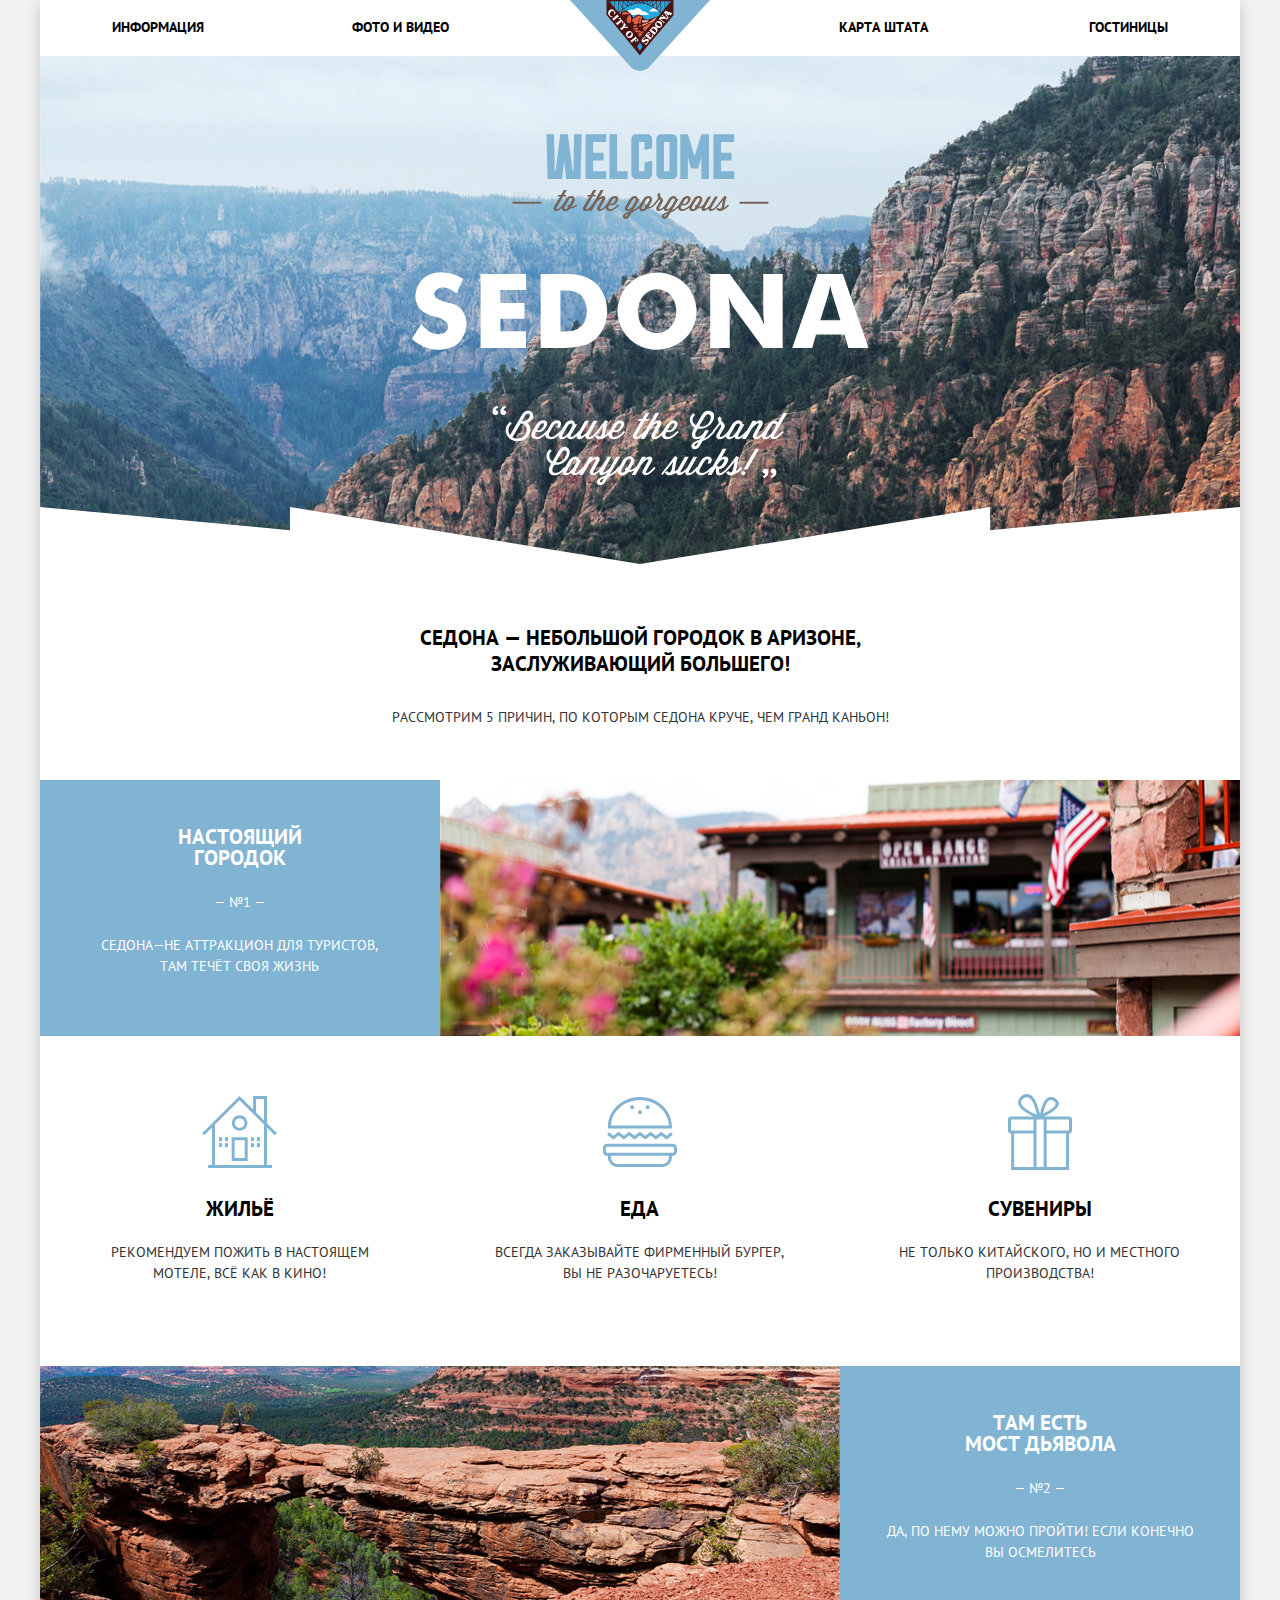
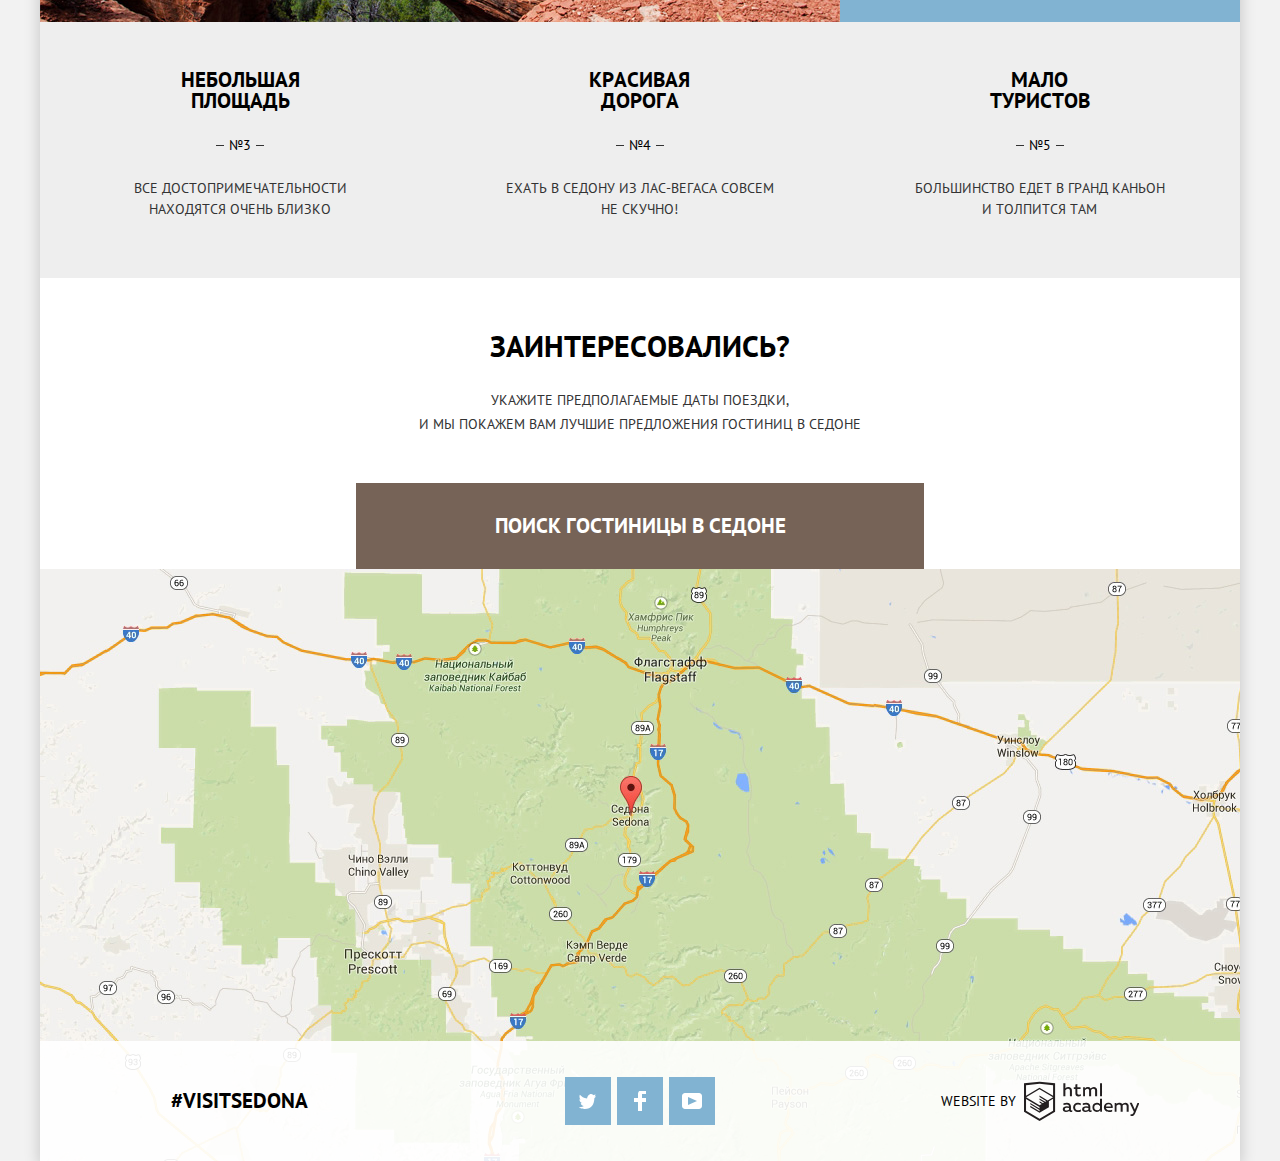
==== commit 380cde21: "Исправил ошибки" ====
--- a/index.html
+++ b/index.html
@@ -7,7 +7,7 @@
     <link href="css/normalize.css" rel="stylesheet">
     <link href="css/style.min.css" rel="stylesheet">
   </head>
-  <body>
+  <body class="no-js">
     <div class="container">
       <header class="main-header">
         <h1 class="visually-hidden">Sedona - главная</h1>
@@ -100,7 +100,7 @@
           <p class="feedback-highlight theme-title">Заинтересовались?</p>
           <p class="feedback-specification theme-text">Укажите предполагаемые даты поездки,<br> и мы покажем вам лучшие предложения гостиниц в Седоне</p>
           <div class="search">
-            <button class="search-button button" type="button" ">Поиск гостиницы в Седоне</button>
+            <button type="button" class="search-button button">Поиск гостиницы в Седоне</button>
             <div class="search-wrapper">
               <form class="search-form" action="https://echo.htmlacademy.ru" method="get">
                 <div class="search-row">
--- a/css/style.min.css
+++ b/css/style.min.css
@@ -1 +1 @@
-.button,.theme-text,body{font-size:14px}.reason-content,.reason-less{min-height:256px;box-sizing:border-box}.cost,.feature-item,.footer-content,.menu-item,.menu-list,.reason-content,.reason-less,.search-form,.search-row input{box-sizing:border-box}.button,.filter-show-btn,body{text-transform:uppercase}body{margin:0;padding:0;font-family:"PT Sans",Arial,sans-serif;line-height:26px;font-weight:400;color:#000;-webkit-font-kerning:none;font-kerning:none;background-color:#f2f2f2}.button,.theme-text,.theme-title{line-height:21px;text-align:center}a{text-decoration:none}.container{margin:0 auto;min-width:768px;max-width:1200px;background-color:#fff;box-shadow:0 5px 15px 0 rgba(0,1,1,.2)}.visually-hidden{position:absolute;width:1px;height:1px;margin:-1px;border:0;padding:0;white-space:nowrap;-webkit-clip-path:inset(100%);clip-path:inset(100%);clip:rect(0 0 0 0);overflow:hidden}.button{color:#fff;font-weight:700;vertical-align:middle;background-color:#766357;border:none}.theme-text{font-weight:400;color:#333}.menu-link,.theme-title{font-weight:700;color:#000}.theme-title{font-size:21px}.menu{position:relative}.main-header-logo{position:absolute;top:0;left:50%;-webkit-transform:translateX(-50%);transform:translateX(-50%);z-index:1}.menu-list{width:100%;display:flex;flex-wrap:wrap;padding:0;margin:0;list-style:none}.menu-item{text-align:center;width:20%;padding:14px 0 16px}.menu-item:nth-child(4n - 2){margin-right:10%}.menu-item:nth-child(4n - 2),.menu-item:nth-child(4n - 3){text-align:left;padding-left:6%}.menu-item:nth-child(4n - 1){margin-left:10%}.menu-item:nth-child(4n - 1),.menu-item:nth-child(4n){text-align:right;padding-right:6%}.reason,.reason-content{text-align:center}.menu-link:hover{color:#81b3d2}.menu-link:active{opacity:.3}.menu-link:not([href]),.menu-link:not([href]):active,.menu-link:not([href]):hover{color:#766357;opacity:1}.reason-greeting{width:100%;height:508px;background:url(../img/svg/bg/welcome.svg) center center no-repeat,url(../img/svg/bg/polygon.svg) center bottom no-repeat,url(../img/bg/main-bg.jpg) center 28% no-repeat #b0e0e6;background-size:459px 352px,100% 57px,cover}.reason-header .theme-title{max-width:450px;padding-top:40px;margin-left:auto;margin-right:auto;margin-bottom:27px;line-height:26px}.reason-header .theme-text{max-width:500px;margin-left:auto;margin-right:auto;margin-bottom:50px;line-height:26px}.reason-item .theme-title{max-width:160px;margin-left:auto;margin-right:auto}.reason-content{flex-shrink:0;padding:25px 40px 20px;width:33.3333%;background-color:#81b3d2}.reason-number,.search-row{display:flex;align-items:center}.reason-number::after,.reason-number::before{width:8px;height:1px;background:#333;content:""}.reason-content .theme-text{margin-bottom:0}.reason-extended .reason-number,.reason-extended .theme-text,.reason-extended .theme-title{color:#fff}.reason-number{justify-content:center;font-weight:400;padding-bottom:6px}.reason-number::before{margin-right:5px}.reason-number::after{margin-left:5px}.reason-content .reason-number::after,.reason-content .reason-number::before{background:#fff}.filter-list,.footer-list,.sort-list{list-style:none;margin:0;padding:0}.reason-list{width:100%;display:flex;list-style:none;margin:0 auto 50px;padding:0;flex-wrap:wrap;flex-direction:row;justify-content:center}.reason-item{width:33.3333%}.reason-extended{display:flex;width:100%}.reason-reverse{flex-direction:row-reverse}.reason-less{padding-top:26px;padding-bottom:20px;background-color:#eee}.reason-less .theme-text{background-color:#eee;padding:0 35px;margin-left:auto;margin-right:auto;margin-bottom:0}.reason-item:first-child{order:-2}.reason-item:last-child{width:100%;order:-1}.reason-image{position:relative;flex-grow:1;overflow:hidden;background-color:#b0e0e6}.reason-image img{position:absolute;width:100%;height:auto;top:50%;left:0;-webkit-transform:translateY(-50%);transform:translateY(-50%)}.feature-list{width:100%;list-style:none;margin:0;padding:0;display:flex}.feature-item{width:33.3333%;min-height:330px;padding-top:58px;padding-bottom:20px}.feature-home .theme-text{padding:2px 17%;margin:0 auto}.feature-eat .theme-text{padding:2px 50px;margin:0 auto}.feature-gift .theme-text{padding:2px 14%;margin:0 auto}.feature-home .home-image{margin:0 auto 28px;width:75px;height:76px;background:url(../img/svg/bg/home.svg) center center no-repeat;background-size:contain}.feature-eat .eat-image{margin:0 auto 28px;width:74px;height:76px;background:url(../img/svg/bg/eat.svg) center center no-repeat;background-size:contain}.feature-gift .gift-image{margin:0 auto 28px;width:64px;height:76px;background:url(../img/svg/bg/gift.svg) center center no-repeat;background-size:contain}.feedback .theme-title{font-size:30px;line-height:36px;margin-bottom:24px}.feedback .theme-text{line-height:24px;margin:0 auto 47px}@-webkit-keyframes slide{from{-webkit-transform:translateY(-100%);transform:translateY(-100%)}}@keyframes slide{from{-webkit-transform:translateY(-100%);transform:translateY(-100%)}}@-webkit-keyframes shake{10%,30%,50%,70%,90%{-webkit-transform:translateX(10px);transform:translateX(10px)}20%,40%,60%,80%{-webkit-transform:translateX(-10px);transform:translateX(-10px)}}@keyframes shake{10%,30%,50%,70%,90%{-webkit-transform:translateX(10px);transform:translateX(10px)}20%,40%,60%,80%{-webkit-transform:translateX(-10px);transform:translateX(-10px)}}.search{width:568px;margin:0 auto;position:relative}.search-wrapper{width:100%;overflow:hidden;position:absolute;left:-10px;top:100%;z-index:1;padding:0 10px 15px;display:none}.search-link,.search-wrapper-show{display:block}.search-form{font-weight:700;background-color:#fff;box-shadow:0 7px 15px 0 rgba(0, 1, 1, 0.15);width:100%;padding:55px}.search-form-show{-webkit-animation:slide .8s;animation:slide .8s}.search-form-error{-webkit-animation:shake .6s;animation:shake .6s}.search-link{font-size:21px;line-height:26px;padding:30px 58px}.search-link:hover{background-color:#604e43}.search-link:active{background-color:#503e33;color:rgba(255,255,255,.3)}.search-row{width:100%;margin-bottom:29px;position:relative}.adults,.childrens,.social-list{display:flex;align-items:center}.search-row input{font-size:14px;line-height:26px;font-weight:700;color:#000;text-align:left;height:38px}.search-calendar{border:none;background-color:transparent;outline:0;position:absolute;right:3px;top:7px;fill:#cacaca}.search-item{margin-right:auto}.search-calendar:focus,.search-calendar:hover{fill:#000}.search-calendar:active{fill:#81b3d2}.search-input-wrapper .search-input{width:346px;padding-right:40px;padding-left:10px;background-color:#f2f2f2;border:2px solid transparent;outline:0;position:relative;text-transform:uppercase}.number input:hover,.search-input-wrapper input:hover{background-color:#ebebeb;border:2px solid transparent}.number input:focus,.search-input-wrapper input:focus{background-color:#fff;border:2px solid #e5e5e5}.peoples-row{margin-bottom:55px}.childrens{margin-left:auto}.adults-item{margin-right:41px}.childrens-item{margin-right:27px}.number{display:flex;min-height:38px;padding:0;background-color:#f2f2f2}.number .number-btn{font-size:0;width:38px;height:38px;padding:0;outline:0;cursor:pointer;border:none;background-color:transparent;position:relative}.number-btn::before{content:"";width:12px;height:3px;background-color:#cacaca;top:50%;left:50%;-webkit-transform:translate(-50%,-50%);transform:translate(-50%,-50%);position:absolute}.number-btn-plus::after,.social-link::before{-webkit-transform:translate(-50%,-50%);content:"";left:50%;top:50%}.number-btn-plus::after{width:3px;height:12px;background-color:#cacaca;transform:translate(-50%,-50%);position:absolute}.main-footer,.map{position:relative}.number-btn-plus:focus::after,.number-btn-plus:hover::after,.number-btn:focus::before,.number-btn:hover::before{background-color:#000}.number-btn-plus:active::after,.number-btn:active::before{background-color:#81b3d2}.number .person-number{text-align:center;width:38px;height:38px;border:none;outline:0;background-color:transparent}.search-send{font-size:21px;line-height:26px;cursor:pointer;width:100%;padding:16px 0;background-color:#81b3d2}.search-send:hover{background-color:#669ec0}.search-send:active{background-color:#5496bd;color:rgba(255,255,255,.3)}.map{width:100%;height:592px;overflow:hidden;background:url(../img/bg/map.jpg) center center no-repeat #dbe5c6}.absolute,.map iframe{position:absolute}.map iframe{height:100%;width:100%;z-index:0}.footer-content{width:100%;padding-top:20px;padding-bottom:20px;background-color:rgba(255,255,255,.9);bottom:0;display:flex}.footer-unit{display:flex;justify-content:center;width:33.3333%}.social-list{margin:13px 0;padding:0;list-style:none}.social-link{display:block;margin:3px;height:48px;width:46px;background-color:#81b3d2;position:relative}.social-link::before{position:absolute;width:20px;height:20px;transform:translate(-50%,-50%);background-position:50% 50%;background-repeat:no-repeat}.social-twitter::before{background-image:url(../img/svg/bg/twitter.svg)}.social-facebook::before{background-image:url(../img/svg/bg/facebook.svg)}.social-youtube::before{background-image:url(../img/svg/bg/youtube.svg)}.social-link:active::before{opacity:.3}.main-footer .button{font-size:0;background-color:#81b3d2}.main-footer .button:hover{background-color:#669ec0}.main-footer .button:active{background-color:#5496bd}.footer-copyright{display:flex;align-items:center}.footer-copyright-logo{height:41px;margin-left:8px;font-size:0}.inline-logo{fill:#231f20}.inline-logo:hover{fill:#81b3d2}.inline-logo:active{fill:#bdbbbc}.hashtag{font-size:21px;line-height:26px;color:#000;font-weight:700;-ms-grid-row-align:center;align-self:center}.filter-form{color:#fff;text-align:left;line-height:21px;display:flex;flex-wrap:wrap;padding:27px 6% 7px;background-image:url(../img/bg/filter-bg.jpg);background-color:#637b90;background-position:center;background-repeat:no-repeat}.checkbox-text,.filter-option{align-items:center;display:flex;position:relative}.filter-col{font-size:16px;font-weight:700;min-width:140px;margin:0 11% 0 0;padding:0;border:none}.filter-title{margin-bottom:24px}.checkbox-text{font-size:14px;font-weight:400;margin-bottom:23px}.cost,.sort{align-items:center}.filter-check:checked+.checkbox-text::before{content:"";width:27px;height:23px;margin-right:12px;background:url(../img/svg/bg/checkbox-on.svg) no-repeat}.filter-check:not(:checked)+.checkbox-text::before{content:"";width:23px;height:23px;margin-right:16px;background:url(../img/svg/bg/checkbox-off.svg) no-repeat}.filter-check:not(:checked):disabled+.checkbox-text::before{content:"";width:23px;height:23px;margin-right:16px;background:url(../img/svg/bg/checkbox-off-disabled.svg) no-repeat}.filter-check:checked:disabled+.checkbox-text::before{content:"";width:27px;height:23px;margin-right:12px;background:url(../img/svg/bg/checkbox-on-disabled.svg) no-repeat}.filter-check:focus+.checkbox-text::before{opacity:.5}.filter-range{width:30.1%;min-width:224px;margin:0 0 0 auto}.cost{text-align:center;width:100%;height:36px;margin:10px 0 20px;border:2px solid #fff;border-radius:4px;font-size:0;display:flex;position:relative}.hotel-title,.hotels .theme-text,.sort{text-align:left}.cost .range-name,.filter-show-btn{font-size:14px;font-weight:400;cursor:pointer}.cost::after{content:"";position:absolute;top:50%;left:50%;width:2px;height:22px;background:#fff;-webkit-transform:translate(-50%,-50%);transform:translate(-50%,-50%)}.cost .range-name{line-height:21px;width:50%}.cost .cost-from{padding-left:26px}.cost .cost-to{padding-left:10px}.range-input{width:40px;margin:0;color:#fff;background-color:transparent;border:none}.range-controls{position:relative;margin-bottom:32px}.range-controls .scale{height:2px;background:rgba(255,255,255,.3)}.range-controls .bar{width:80%;height:2px;background:#fff}.grip{position:absolute;top:50%;-webkit-transform:translateY(-50%);transform:translateY(-50%);width:4px;height:4px;background:#ababab;border:8px solid #fff;border-radius:50%;box-shadow:0 2px rgba(171,171,171,.3);cursor:pointer}.grip:hover{border:9px solid #fff;-webkit-transform:translate(-1px,-50%);transform:translate(-1px,-50%)}.min-grip{left:0}.max-grip{left:80%}.filter-show-btn{display:block;margin-left:26.5%;padding:6px 34px;line-height:20px;color:#fff;background:0 0;border:2px solid #fff;border-radius:2px}.hotel,.hotel-block,.hotel-content,.hotel-rate,.sort,.sort-list{display:flex}.filter-show-btn:hover{color:#000;background:#fff}.sort{font-size:12px;line-height:18px;padding:30px 6% 26px;border-bottom:1px solid #f2f2f2}.sort-link,.sort-link:hover{border-bottom:dotted 1px #81b3d2}.sort-text{margin:0}.sort-list{width:100%;align-items:center;flex-grow:1}.sort .sort-result{font-size:21px;line-height:26px;font-weight:700;min-width:135px;margin-right:29px}.sort-by{margin-right:40px}.sort-row{margin-right:33px}.sort-link{line-height:30px;color:rgba(0,0,0,.3)}.sort-link:hover{color:#81b3d2}.sort-link:active{color:#000;border:none}.sort-link.active,.sort-link.active:active,.sort-link.active:hover{color:#81b3d2;border:none}.sort-directions{display:flex;margin-left:auto}.sort-link-step{font-size:0;line-height:0;color:#cacaca;border:6px solid transparent}.sort-ascending{border-bottom:10px solid #cacaca;border-top-width:0}.sort-descending{border-top:10px solid #81b3d2;border-bottom-width:0;margin-left:12px}.sort-descending:hover{border-top-color:#000}.sort-ascending:hover{border-bottom-color:#000}.sort-descending:active{border-top-color:#81b3d2}.sort-ascending:active{border-bottom-color:#81b3d2}.hotel{padding:30px 6%;border-bottom:1px solid #f2f2f2}.hotel-booking-btn,.hotel-details-btn{padding:3px 16px;margin-top:auto}.hotel-content{width:280px;flex-wrap:wrap}.hotel-title{margin-top:-5px;margin-bottom:6px;font-size:21px;line-height:26px}.hotel-block{margin-right:6px;flex-direction:column}.hotel-block .hotel-text{margin-bottom:14px}.hotel-picture{width:135px;height:90px;margin-right:30px;background-color:#637b90}.hotel-stars-four,.hotel-stars-one,.hotel-stars-three,.hotel-stars-two{height:16px;margin-left:auto}.hotel-picture img{vertical-align:bottom}.hotel-booking-btn:hover{background-color:#604e43}.hotel-booking-btn:active{background-color:#503e33;color:rgba(255,255,255,.3)}.hotel-details-btn{background-color:#81b3d2}.hotel-details-btn:hover{background-color:#669ec0}.hotel-details-btn:active{background-color:#5496bd;color:rgba(255,255,255,.3)}.hotel-rate{flex-direction:column;margin-left:auto}.hotel-rate-text{color:#666;text-align:center;line-height:21px;margin-top:auto;padding:3px 14px;background-color:#f2f2f2}.hotel-stars{font-size:0}.hotel-stars-one{width:18px;background:url(../img/svg/bg/star.svg) no-repeat}.hotel-stars-two{width:40px;background:url(../img/svg/bg/star.svg) 0 center no-repeat,url(../img/svg/bg/star.svg) 23px center no-repeat}.hotel-stars-three{width:64px;background:url(../img/svg/bg/star.svg) 0 center no-repeat,url(../img/svg/bg/star.svg) 23px center no-repeat,url(../img/svg/bg/star.svg) 47px center no-repeat}.hotel-stars-four{width:89px;background:url(../img/svg/bg/star.svg) 0 center no-repeat,url(../img/svg/bg/star.svg) 23px center no-repeat,url(../img/svg/bg/star.svg) 48px center no-repeat,url(../img/svg/bg/star.svg) 71px center no-repeat}
+.button,.theme-text,body{font-size:14px}.reason-content,.reason-less{min-height:256px;box-sizing:border-box}.cost,.footer-content,.menu-item,.menu-list,.reason-content,.reason-less,.search .search-button,.search-form,.search-row input{box-sizing:border-box}.button,.filter-show-btn,body{text-transform:uppercase}body{margin:0;padding:0;font-family:"PT Sans",Arial,sans-serif;line-height:26px;font-weight:400;color:#000;-webkit-font-kerning:none;font-kerning:none;background-color:#f2f2f2}.button,.theme-text,.theme-title{line-height:21px;text-align:center}a{text-decoration:none}.container{margin:0 auto;min-width:768px;max-width:1200px;background-color:#fff;box-shadow:0 5px 15px 0 rgba(0,1,1,.2)}.visually-hidden{position:absolute;width:1px;height:1px;margin:-1px;border:0;padding:0;white-space:nowrap;-webkit-clip-path:inset(100%);clip-path:inset(100%);clip:rect(0 0 0 0);overflow:hidden}.button{color:#fff;font-weight:700;vertical-align:middle;background-color:#766357;border:none}.theme-text{font-weight:400;color:#333}.menu-link,.theme-title{font-weight:700;color:#000}.theme-title{font-size:21px}.menu{position:relative}.main-header-logo{position:absolute;top:0;left:50%;-webkit-transform:translateX(-50%);transform:translateX(-50%);z-index:1}.menu-list{width:100%;display:flex;flex-wrap:wrap;padding:0;margin:0;list-style:none}.menu-item{text-align:center;width:20%;padding:14px 0 16px}.menu-item:nth-child(4n - 2){margin-right:10%}.menu-item:nth-child(4n - 2),.menu-item:nth-child(4n - 3){text-align:left;padding-left:6%}.menu-item:nth-child(4n - 1){margin-left:10%}.menu-item:nth-child(4n - 1),.menu-item:nth-child(4n){text-align:right;padding-right:6%}.reason,.reason-content{text-align:center}.menu-link:hover{color:#81b3d2}.menu-link:active{opacity:.3}.menu-link:not([href]),.menu-link:not([href]):active,.menu-link:not([href]):hover{color:#766357;opacity:1}.reason-greeting{width:100%;height:508px;background:url(../img/svg/bg/welcome.svg) center center no-repeat,url(../img/svg/bg/polygon.svg) center bottom no-repeat,url(../img/bg/main-bg.jpg) center 28% no-repeat #b0e0e6;background-size:459px 352px,100% 57px,cover}.reason-header .theme-title{max-width:450px;padding-top:40px;margin-left:auto;margin-right:auto;margin-bottom:27px;line-height:26px}.reason-header .theme-text{max-width:500px;margin-left:auto;margin-right:auto;margin-bottom:50px;line-height:26px}.reason-item .theme-title{max-width:160px;margin-left:auto;margin-right:auto}.reason-content{flex-shrink:0;padding:25px 40px 20px;width:33.3333%;background-color:#81b3d2}.reason-number,.search-row{display:flex;align-items:center}.reason-number::after,.reason-number::before{width:8px;height:1px;background:#333;content:""}.reason-content .theme-text{margin-bottom:0}.reason-extended .reason-number,.reason-extended .theme-text,.reason-extended .theme-title{color:#fff}.reason-number{justify-content:center;font-weight:400;padding-bottom:6px}.reason-number::before{margin-right:5px}.reason-number::after{margin-left:5px}.reason-content .reason-number::after,.reason-content .reason-number::before{background:#fff}.filter-list,.footer-list,.sort-list{list-style:none;margin:0;padding:0}.reason-list{width:100%;display:flex;list-style:none;margin:0 auto 50px;padding:0;flex-wrap:wrap;flex-direction:row;justify-content:center}.reason-item{width:33.3333%}.reason-extended{display:flex;width:100%}.reason-reverse{flex-direction:row-reverse}.reason-less{padding-top:26px;padding-bottom:20px;background-color:#eee}.reason-less .theme-text{background-color:#eee;padding:0 35px;margin-left:auto;margin-right:auto;margin-bottom:0}.reason-item:first-child{order:-2}.reason-item:last-child{width:100%;order:-1}.reason-image{position:relative;flex-grow:1;overflow:hidden;background-color:#b0e0e6}.reason-image img{position:absolute;width:100%;height:auto;top:50%;left:0;-webkit-transform:translateY(-50%);transform:translateY(-50%)}.feature-list{width:100%;list-style:none;margin:0;padding:0;display:flex}.feature-item{width:33.3333%;min-height:330px;padding-top:58px;padding-bottom:20px;box-sizing:border-box}.feature-home .theme-text{padding:2px 17%;margin:0 auto}.feature-eat .theme-text{padding:2px 50px;margin:0 auto}.feature-gift .theme-text{padding:2px 14%;margin:0 auto}.feature-home .home-image{margin:0 auto 28px;width:75px;height:76px;background:url(../img/svg/bg/home.svg) center center no-repeat;background-size:contain}.feature-eat .eat-image{margin:0 auto 28px;width:74px;height:76px;background:url(../img/svg/bg/eat.svg) center center no-repeat;background-size:contain}.feature-gift .gift-image{margin:0 auto 28px;width:64px;height:76px;background:url(../img/svg/bg/gift.svg) center center no-repeat;background-size:contain}.feedback .theme-title{font-size:30px;line-height:36px;margin-bottom:24px}.feedback .theme-text{line-height:24px;margin:0 auto 47px}@-webkit-keyframes slide{from{-webkit-transform:translateY(-100%);transform:translateY(-100%)}}@keyframes slide{from{-webkit-transform:translateY(-100%);transform:translateY(-100%)}}@-webkit-keyframes shake{10%,30%,50%,70%,90%{-webkit-transform:translateX(10px);transform:translateX(10px)}20%,40%,60%,80%{-webkit-transform:translateX(-10px);transform:translateX(-10px)}}@keyframes shake{10%,30%,50%,70%,90%{-webkit-transform:translateX(10px);transform:translateX(10px)}20%,40%,60%,80%{-webkit-transform:translateX(-10px);transform:translateX(-10px)}}.search{width:568px;margin:0 auto;position:relative}.search-wrapper{width:100%;overflow:hidden;position:absolute;left:-10px;top:100%;z-index:1;padding:0 10px 15px;display:none}.no-js .search-wrapper,.search-wrapper-show{display:block}.search-form{font-weight:700;background-color:#fff;box-shadow:0 7px 15px 0 rgba(0,1,1,.15);width:100%;padding:55px}.search-form-show{-webkit-animation:slide .8s;animation:slide .8s}.search-form-error{-webkit-animation:shake .6s;animation:shake .6s}.search .search-button{font-size:21px;line-height:26px;width:568px;display:block;padding:30px 58px}.search-button:hover{background-color:#604e43}.search-button:active{background-color:#503e33;color:rgba(255,255,255,.3)}.search-row{width:100%;margin-bottom:29px;position:relative}.adults,.childrens,.social-list{display:flex;align-items:center}.search-row input{font-size:14px;line-height:26px;font-weight:700;color:#000;text-align:left;height:38px}.search-calendar{border:none;background-color:transparent;outline:0;position:absolute;right:3px;top:7px;fill:#cacaca}.search-item{margin-right:auto}.search-calendar:focus,.search-calendar:hover{fill:#000}.search-calendar:active{fill:#81b3d2}.search-input-wrapper .search-input{width:346px;padding-right:40px;padding-left:10px;background-color:#f2f2f2;border:2px solid transparent;outline:0;position:relative;text-transform:uppercase}.number input:hover,.search-input-wrapper input:hover{background-color:#ebebeb;border:2px solid transparent}.number input:focus,.search-input-wrapper input:focus{background-color:#fff;border:2px solid #e5e5e5}.peoples-row{margin-bottom:55px}.childrens{margin-left:auto}.adults-item{margin-right:41px}.childrens-item{margin-right:27px}.number{display:flex;min-height:38px;padding:0;background-color:#f2f2f2}.number .number-btn{font-size:0;width:38px;height:38px;padding:0;outline:0;cursor:pointer;border:none;background-color:transparent;position:relative}.number-btn::before{content:"";width:12px;height:3px;background-color:#cacaca;top:50%;left:50%;-webkit-transform:translate(-50%,-50%);transform:translate(-50%,-50%);position:absolute}.number-btn-plus::after,.social-link::before{-webkit-transform:translate(-50%,-50%);content:"";left:50%;top:50%}.number-btn-plus::after{width:3px;height:12px;background-color:#cacaca;transform:translate(-50%,-50%);position:absolute}.main-footer,.map{position:relative}.number-btn-plus:focus::after,.number-btn-plus:hover::after,.number-btn:focus::before,.number-btn:hover::before{background-color:#000}.number-btn-plus:active::after,.number-btn:active::before{background-color:#81b3d2}.number .person-number{text-align:center;width:38px;height:38px;border:none;outline:0;background-color:transparent}.search-send{font-size:21px;line-height:26px;cursor:pointer;width:100%;padding:16px 0;background-color:#81b3d2}.search-send:hover{background-color:#669ec0}.search-send:active{background-color:#5496bd;color:rgba(255,255,255,.3)}.map{width:100%;height:592px;overflow:hidden;background:url(../img/bg/map.jpg) center center no-repeat #dbe5c6}.absolute,.map iframe{position:absolute}.map iframe{height:100%;width:100%;z-index:0}.footer-content{width:100%;padding-top:20px;padding-bottom:20px;background-color:rgba(255,255,255,.9);bottom:0;display:flex}.footer-unit{display:flex;justify-content:center;width:33.3333%}.social-list{margin:13px 0;padding:0;list-style:none}.social-link{display:block;margin:3px;height:48px;width:46px;background-color:#81b3d2;position:relative}.social-link::before{position:absolute;width:20px;height:20px;transform:translate(-50%,-50%);background-position:50% 50%;background-repeat:no-repeat}.social-twitter::before{background-image:url(../img/svg/bg/twitter.svg)}.social-facebook::before{background-image:url(../img/svg/bg/facebook.svg)}.social-youtube::before{background-image:url(../img/svg/bg/youtube.svg)}.social-link:active::before{opacity:.3}.main-footer .button{font-size:0;background-color:#81b3d2}.main-footer .button:hover{background-color:#669ec0}.main-footer .button:active{background-color:#5496bd}.footer-copyright{display:flex;align-items:center}.footer-copyright-logo{height:41px;margin-left:8px;font-size:0}.inline-logo{fill:#231f20}.inline-logo:hover{fill:#81b3d2}.inline-logo:active{fill:#bdbbbc}.hashtag{font-size:21px;line-height:26px;color:#000;font-weight:700;-ms-grid-row-align:center;align-self:center}.filter-form{color:#fff;text-align:left;line-height:21px;display:flex;flex-wrap:wrap;padding:27px 6% 7px;background-image:url(../img/bg/filter-bg.jpg);background-color:#637b90;background-position:center;background-repeat:no-repeat}.checkbox-text,.filter-option{align-items:center;display:flex;position:relative}.filter-col{font-size:16px;font-weight:700;min-width:140px;margin:0 11% 0 0;padding:0;border:none}.filter-title{margin-bottom:24px}.checkbox-text{font-size:14px;font-weight:400;margin-bottom:23px}.cost,.sort{align-items:center}.filter-check:checked+.checkbox-text::before{content:"";width:27px;height:23px;margin-right:12px;background:url(../img/svg/bg/checkbox-on.svg) no-repeat}.filter-check:not(:checked)+.checkbox-text::before{content:"";width:23px;height:23px;margin-right:16px;background:url(../img/svg/bg/checkbox-off.svg) no-repeat}.filter-check:not(:checked):disabled+.checkbox-text::before{content:"";width:23px;height:23px;margin-right:16px;background:url(../img/svg/bg/checkbox-off-disabled.svg) no-repeat}.filter-check:checked:disabled+.checkbox-text::before{content:"";width:27px;height:23px;margin-right:12px;background:url(../img/svg/bg/checkbox-on-disabled.svg) no-repeat}.filter-check:focus+.checkbox-text::before{opacity:.5}.filter-range{width:30.1%;min-width:224px;margin:0 0 0 auto}.cost{text-align:center;width:100%;height:36px;margin:10px 0 20px;border:2px solid #fff;border-radius:4px;font-size:0;display:flex;position:relative}.hotel-title,.hotels .theme-text,.sort{text-align:left}.cost .range-name,.filter-show-btn{font-size:14px;font-weight:400;cursor:pointer}.cost::after{content:"";position:absolute;top:50%;left:50%;width:2px;height:22px;background:#fff;-webkit-transform:translate(-50%,-50%);transform:translate(-50%,-50%)}.cost .range-name{line-height:21px;width:50%}.cost .cost-from{padding-left:26px}.cost .cost-to{padding-left:10px}.range-input{width:40px;margin:0;color:#fff;background-color:transparent;border:none}.range-controls{position:relative;margin-bottom:32px}.range-controls .scale{height:2px;background:rgba(255,255,255,.3)}.range-controls .bar{width:80%;height:2px;background:#fff}.grip{position:absolute;top:50%;-webkit-transform:translateY(-50%);transform:translateY(-50%);width:4px;height:4px;background:#ababab;border:8px solid #fff;border-radius:50%;box-shadow:0 2px rgba(171,171,171,.3);cursor:pointer}.grip:hover{border:9px solid #fff;-webkit-transform:translate(-1px,-50%);transform:translate(-1px,-50%)}.min-grip{left:0}.max-grip{left:80%}.filter-show-btn{display:block;margin-left:26.5%;padding:6px 34px;line-height:20px;color:#fff;background:0 0;border:2px solid #fff;border-radius:2px}.hotel,.hotel-block,.hotel-content,.hotel-rate,.sort,.sort-list{display:flex}.filter-show-btn:hover{color:#000;background:#fff}.sort{font-size:12px;line-height:18px;padding:30px 6% 26px;border-bottom:1px solid #f2f2f2}.sort-link,.sort-link:hover{border-bottom:dotted 1px #81b3d2}.sort-text{margin:0}.sort-list{width:100%;align-items:center;flex-grow:1}.sort .sort-result{font-size:21px;line-height:26px;font-weight:700;min-width:135px;margin-right:29px}.sort-by{margin-right:40px}.sort-row{margin-right:33px}.sort-link{line-height:30px;color:rgba(0,0,0,.3)}.sort-link:hover{color:#81b3d2}.sort-link:active{color:#000;border:none}.sort-link.active,.sort-link.active:active,.sort-link.active:hover{color:#81b3d2;border:none}.sort-directions{display:flex;margin-left:auto}.sort-link-step{font-size:0;line-height:0;color:#cacaca;border:6px solid transparent}.sort-ascending{border-bottom:10px solid #cacaca;border-top-width:0}.sort-descending{border-top:10px solid #81b3d2;border-bottom-width:0;margin-left:12px}.sort-descending:hover{border-top-color:#000}.sort-ascending:hover{border-bottom-color:#000}.sort-descending:active{border-top-color:#81b3d2}.sort-ascending:active{border-bottom-color:#81b3d2}.hotel{padding:30px 6%;border-bottom:1px solid #f2f2f2}.hotel-booking-btn,.hotel-details-btn{padding:3px 16px;margin-top:auto}.hotel-content{width:280px;flex-wrap:wrap}.hotel-title{margin-top:-5px;margin-bottom:6px;font-size:21px;line-height:26px}.hotel-block{margin-right:6px;flex-direction:column}.hotel-block .hotel-text{margin-bottom:14px}.hotel-picture{width:135px;height:90px;margin-right:30px;background-color:#637b90}.hotel-stars-four,.hotel-stars-one,.hotel-stars-three,.hotel-stars-two{height:16px;margin-left:auto}.hotel-picture img{vertical-align:bottom}.hotel-booking-btn:hover{background-color:#604e43}.hotel-booking-btn:active{background-color:#503e33;color:rgba(255,255,255,.3)}.hotel-details-btn{background-color:#81b3d2}.hotel-details-btn:hover{background-color:#669ec0}.hotel-details-btn:active{background-color:#5496bd;color:rgba(255,255,255,.3)}.hotel-rate{flex-direction:column;margin-left:auto}.hotel-rate-text{color:#666;text-align:center;line-height:21px;margin-top:auto;padding:3px 14px;background-color:#f2f2f2}.hotel-stars{font-size:0}.hotel-stars-one{width:18px;background:url(../img/svg/bg/star.svg) no-repeat}.hotel-stars-two{width:40px;background:url(../img/svg/bg/star.svg) 0 center no-repeat,url(../img/svg/bg/star.svg) 23px center no-repeat}.hotel-stars-three{width:64px;background:url(../img/svg/bg/star.svg) 0 center no-repeat,url(../img/svg/bg/star.svg) 23px center no-repeat,url(../img/svg/bg/star.svg) 47px center no-repeat}.hotel-stars-four{width:89px;background:url(../img/svg/bg/star.svg) 0 center no-repeat,url(../img/svg/bg/star.svg) 23px center no-repeat,url(../img/svg/bg/star.svg) 48px center no-repeat,url(../img/svg/bg/star.svg) 71px center no-repeat}
